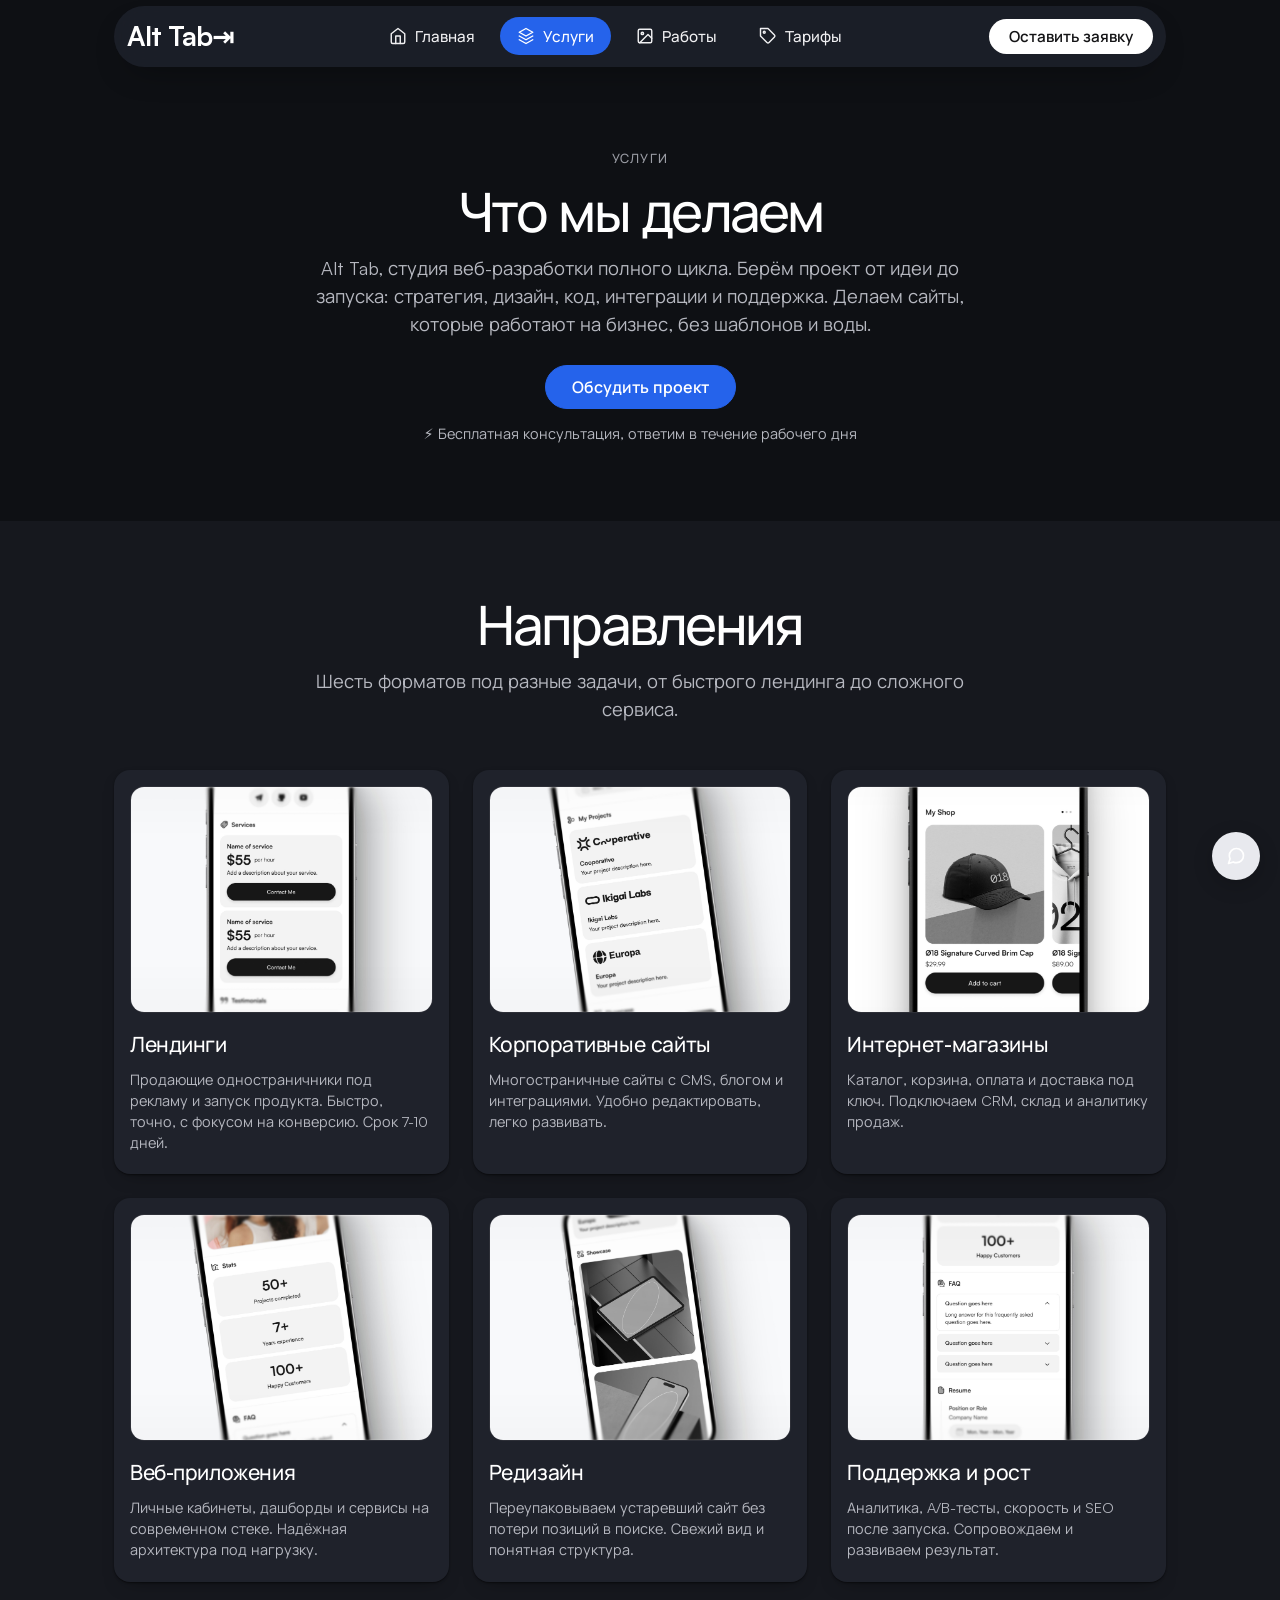
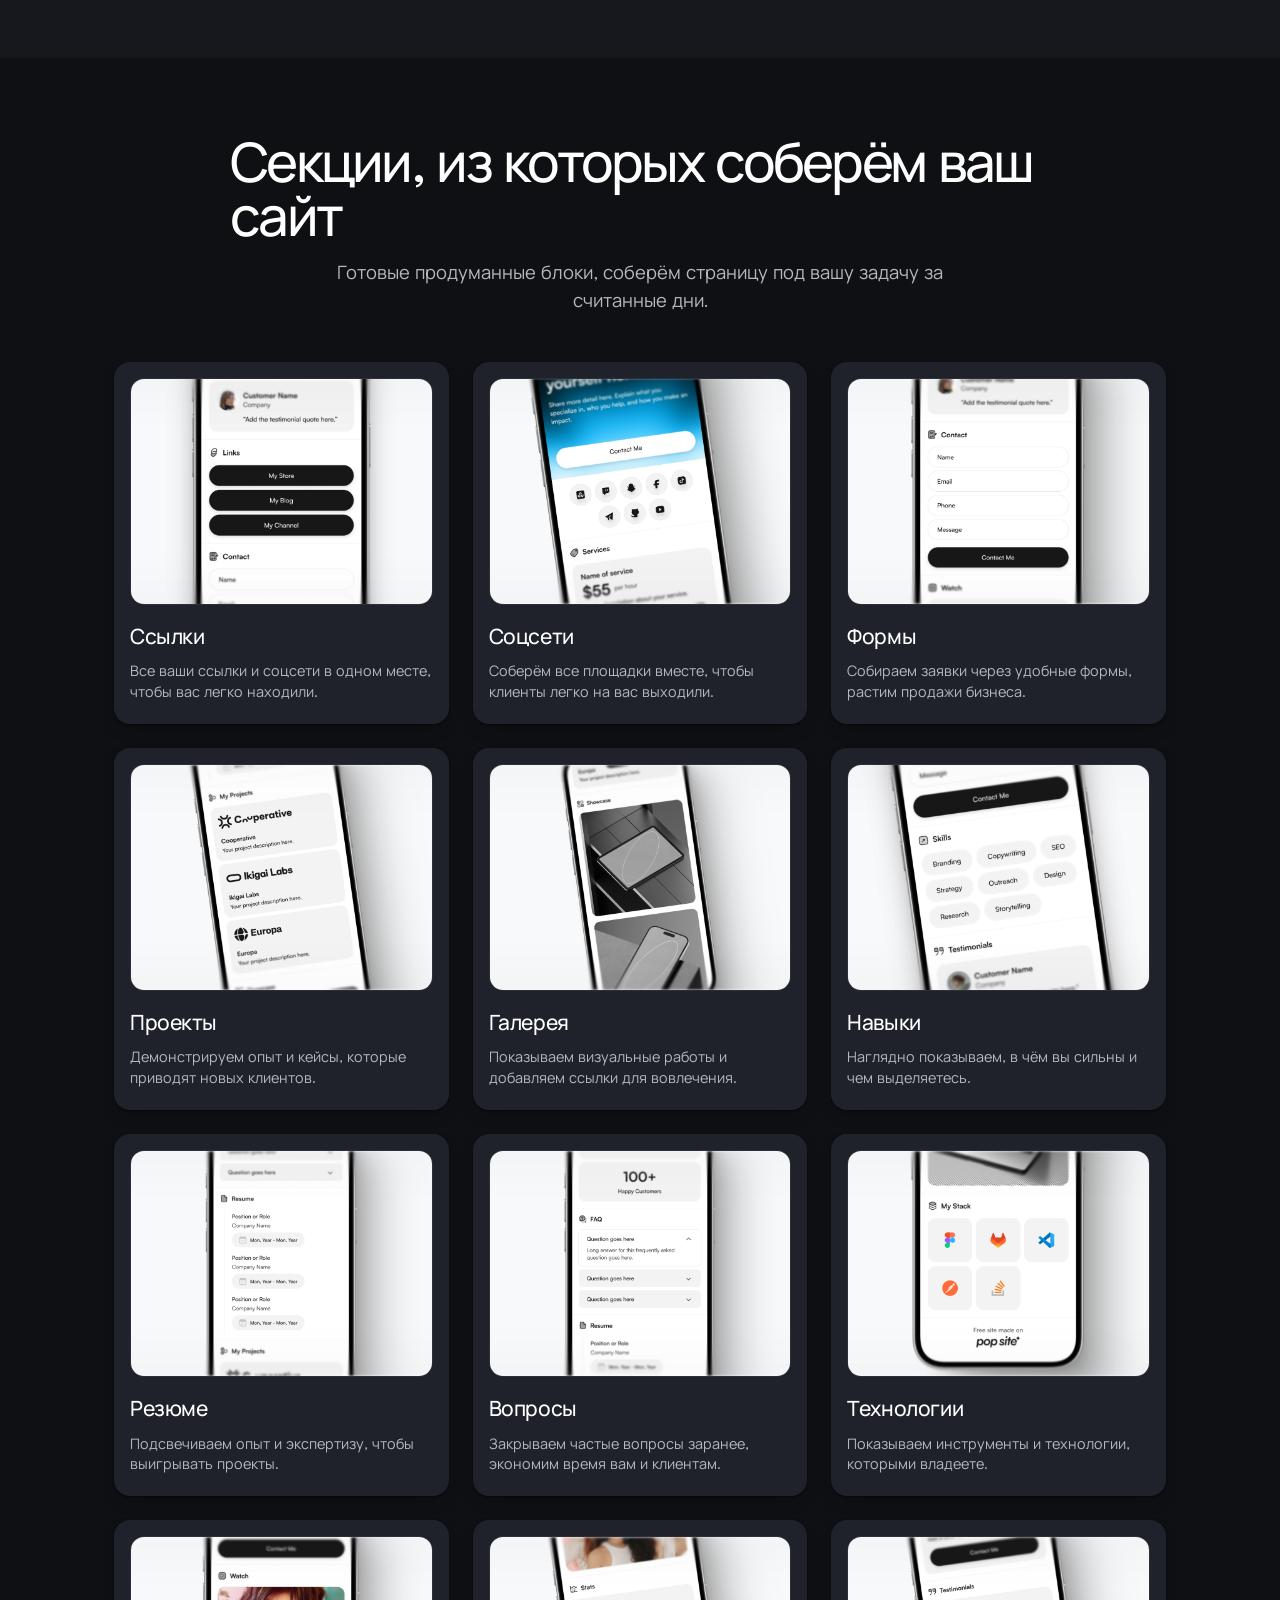
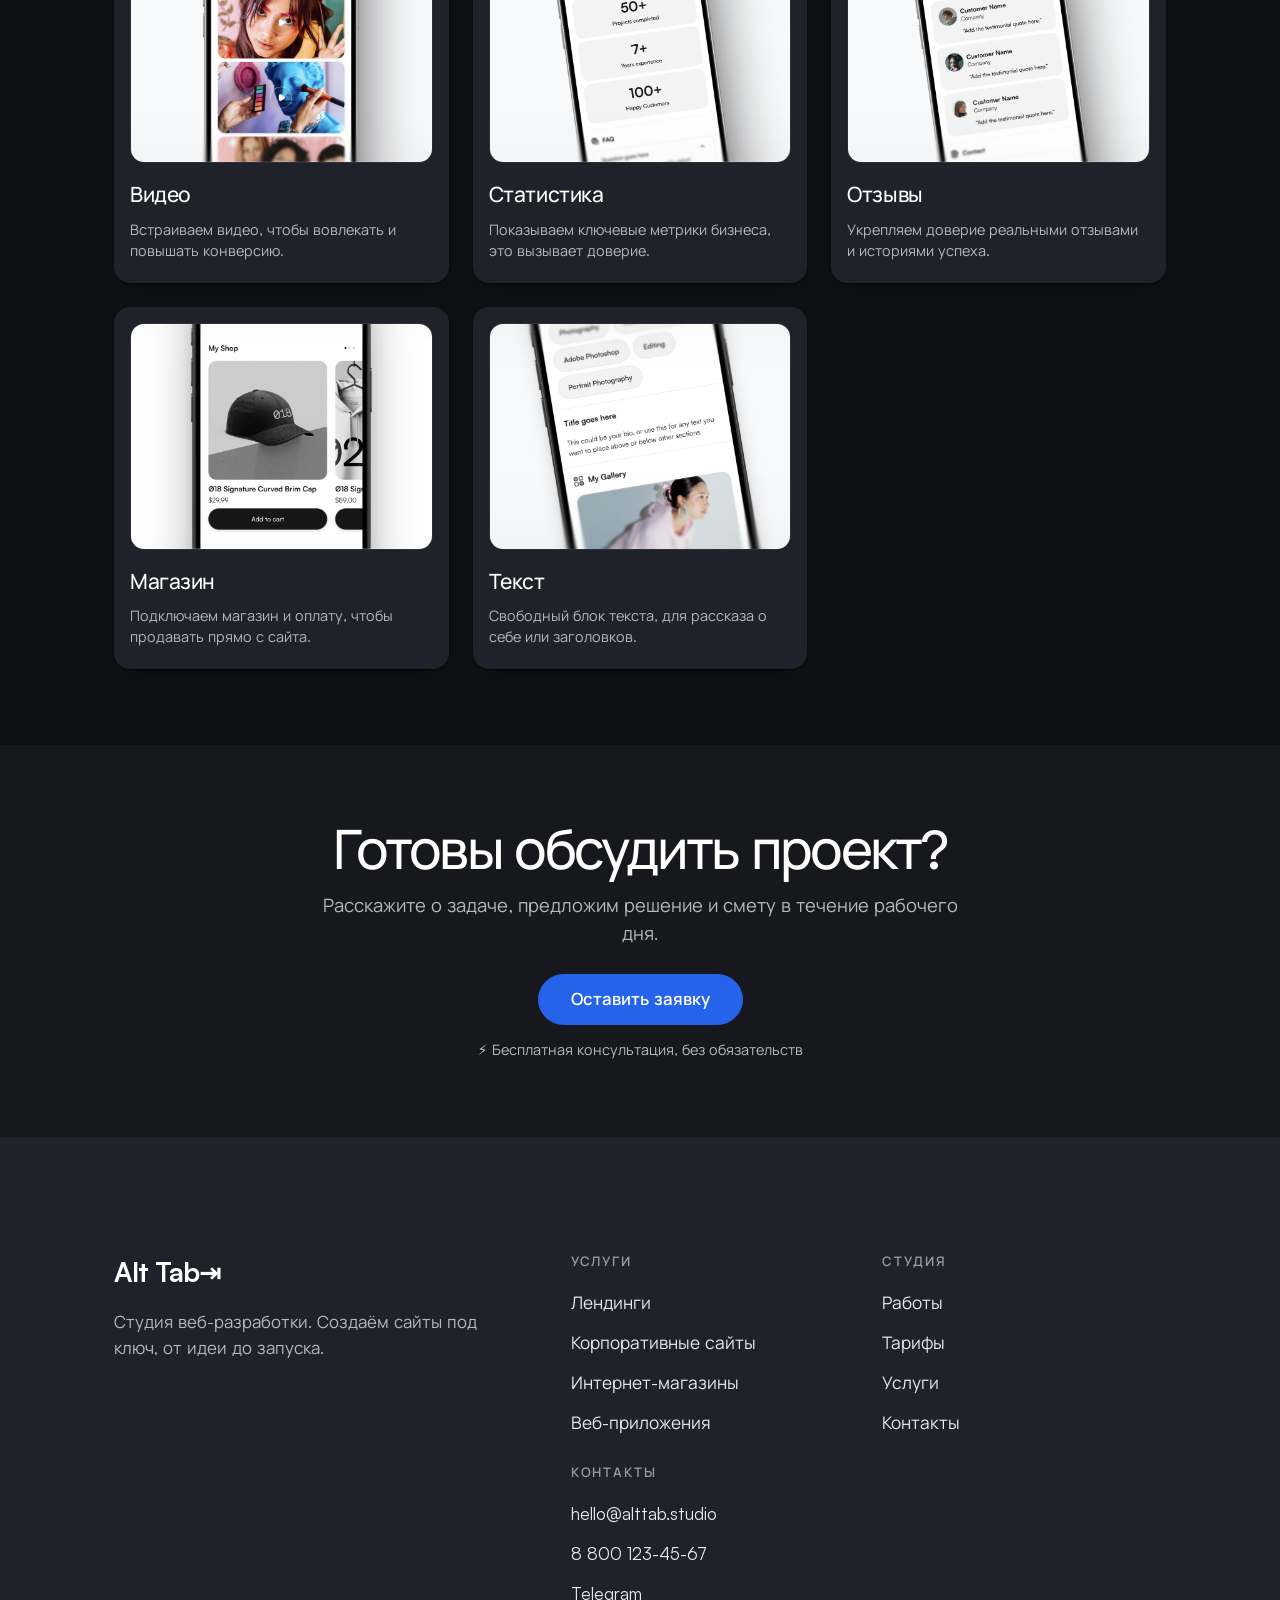
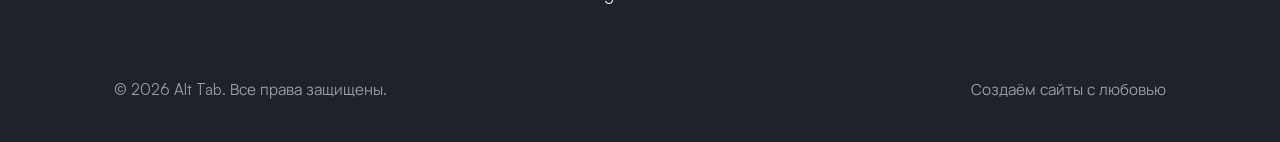
==== uslugi.html @ 6faba09a "Единый ритм и симметрия: одинаковый вертикальный отступ у всех секций (.section 104→76, убраны ad-ho" ====
<!DOCTYPE html>
<html lang="ru">
<head>
  <meta charset="utf-8">
  <meta name="viewport" content="width=device-width, initial-scale=1">
  <title>Услуги, Alt Tab. Что мы делаем</title>
  <meta name="description" content="Что делает студия Alt Tab: лендинги, корпоративные сайты, интернет-магазины, веб-приложения, редизайн и поддержка. Полное описание услуг.">
  <meta name="theme-color" content="#141416">

  <link rel="preconnect" href="https://fonts.googleapis.com">
  <link rel="preconnect" href="https://fonts.gstatic.com" crossorigin>
  <link rel="preload" as="font" type="font/woff2" href="fonts/satoshi-700.woff2" crossorigin>
  <link rel="stylesheet" href="https://fonts.googleapis.com/css2?family=Manrope:wght@400;500;700;800&family=Inter:wght@400;500&display=swap">
  <link rel="stylesheet" href="styles.css?v=105">
</head>
<body>
  <a href="#main" class="skip-link">Перейти к основному содержимому</a>

  <!-- ============ HEADER (dark pill nav) ============ -->
  <header class="site-header betting-nav" id="top">
    <div class="container header-inner">
      <a href="index.html#top" class="brand brand--nav" aria-label="Alt Tab, на главную">
        <span class="brand-word">Alt&nbsp;Tab<span class="brand-star" aria-hidden="true">⇥</span></span>
      </a>

      <nav class="pill-nav" aria-label="Основная навигация">
        <ul role="list">
          <li><a href="index.html#top" class="pill">
            <svg class="pic" viewBox="0 0 24 24" fill="none" stroke="currentColor" stroke-width="1.9" stroke-linecap="round" stroke-linejoin="round" aria-hidden="true" focusable="false"><path d="m3 9 9-7 9 7v11a2 2 0 0 1-2 2H5a2 2 0 0 1-2-2z"/><path d="M9 22V12h6v10"/></svg>
            Главная</a></li>
          <li><a href="uslugi.html" class="pill pill--active" aria-current="page">
            <svg class="pic" viewBox="0 0 24 24" fill="none" stroke="currentColor" stroke-width="1.9" stroke-linecap="round" stroke-linejoin="round" aria-hidden="true" focusable="false"><path d="m12 2 9 5-9 5-9-5 9-5z"/><path d="m3 12 9 5 9-5"/><path d="m3 17 9 5 9-5"/></svg>
            Услуги</a></li>
          <li><a href="index.html#works" class="pill">
            <svg class="pic" viewBox="0 0 24 24" fill="none" stroke="currentColor" stroke-width="1.9" stroke-linecap="round" stroke-linejoin="round" aria-hidden="true" focusable="false"><rect x="3" y="3" width="18" height="18" rx="2"/><circle cx="8.5" cy="8.5" r="1.6"/><path d="m21 15-5-5L5 21"/></svg>
            Работы</a></li>
          <li><a href="index.html#pricing" class="pill">
            <svg class="pic" viewBox="0 0 24 24" fill="none" stroke="currentColor" stroke-width="1.9" stroke-linecap="round" stroke-linejoin="round" aria-hidden="true" focusable="false"><path d="M20.6 13.4 13.4 20.6a2 2 0 0 1-2.8 0L2 12V2h10l8.6 8.6a2 2 0 0 1 0 2.8z"/><circle cx="7" cy="7" r="1.3"/></svg>
            Тарифы</a></li>
        </ul>
      </nav>

      <div class="header-actions">
        <a href="index.html#contact" class="btn-auth btn-register">Оставить заявку</a>
        <button type="button" id="burger" class="burger" aria-expanded="false" aria-controls="mobile-menu" aria-label="Открыть меню">
          <span class="burger-box" aria-hidden="true"><span class="burger-line"></span></span>
        </button>
      </div>
    </div>
  </header>

  <!-- ============ MOBILE MENU ============ -->
  <div id="mobile-menu" class="mobile-menu" hidden>
    <div class="mobile-menu-panel" role="dialog" aria-modal="true" aria-label="Меню" tabindex="-1">
      <div class="mobile-menu-top">
        <span class="brand brand--static" aria-hidden="true"><span class="brand-word brand-word--dark">Alt Tab<span class="brand-star">⇥</span></span></span>
        <button type="button" id="menu-close" class="menu-close" aria-label="Закрыть меню"><span aria-hidden="true">✕</span></button>
      </div>
      <nav aria-label="Мобильное меню">
        <ul role="list" class="mobile-nav-list">
          <li><a href="index.html#top">Главная</a></li>
          <li><a href="uslugi.html">Услуги</a></li>
          <li><a href="index.html#works">Работы</a></li>
          <li><a href="index.html#pricing">Тарифы</a></li>
        </ul>
      </nav>
      <a href="index.html#contact" class="btn-auth btn-register btn-block" data-close-menu>Оставить заявку</a>
    </div>
  </div>

  <main id="main" tabindex="-1">

    <!-- ============ INTRO ============ -->
    <section class="section center-section" aria-labelledby="uslugi-heading">
      <div class="container center-head">
        <p class="eyebrow center">Услуги</p>
        <h1 id="uslugi-heading" class="section-title">Что мы делаем</h1>
        <p class="section-lead center">Alt Tab, студия веб-разработки полного цикла. Берём проект от идеи до запуска: стратегия, дизайн, код, интеграции и поддержка. Делаем сайты, которые работают на бизнес, без шаблонов и воды.</p>
        <a href="index.html#contact" class="btn btn-solid">Обсудить проект</a>
        <p class="reassure-line"><span aria-hidden="true">⚡</span> Бесплатная консультация, ответим в течение рабочего дня</p>
      </div>
    </section>

    <!-- ============ SERVICES ============ -->
    <section class="section section-soft" aria-labelledby="what-heading">
      <div class="container">
        <div class="center-head">
          <h2 id="what-heading" class="section-title">Направления</h2>
          <p class="section-lead center">Шесть форматов под разные задачи, от быстрого лендинга до сложного сервиса.</p>
        </div>

        <ul role="list" class="grid grid-3 showcase">
          <li class="sc-card"><img class="sc-prev" src="assets/sec-services.jpg" alt="" width="1920" height="1440" loading="lazy"><h3 class="sc-title">Лендинги</h3><p class="sc-desc">Продающие одностраничники под рекламу и запуск продукта. Быстро, точно, с фокусом на конверсию. Срок 7-10 дней.</p></li>
          <li class="sc-card"><img class="sc-prev" src="assets/sec-projects.jpg" alt="" width="1920" height="1440" loading="lazy"><h3 class="sc-title">Корпоративные сайты</h3><p class="sc-desc">Многостраничные сайты с CMS, блогом и интеграциями. Удобно редактировать, легко развивать.</p></li>
          <li class="sc-card"><img class="sc-prev" src="assets/sec-shop.jpg" alt="" width="1920" height="1440" loading="lazy"><h3 class="sc-title">Интернет-магазины</h3><p class="sc-desc">Каталог, корзина, оплата и доставка под ключ. Подключаем CRM, склад и аналитику продаж.</p></li>
          <li class="sc-card"><img class="sc-prev" src="assets/sec-stats.jpg" alt="" width="1920" height="1440" loading="lazy"><h3 class="sc-title">Веб-приложения</h3><p class="sc-desc">Личные кабинеты, дашборды и сервисы на современном стеке. Надёжная архитектура под нагрузку.</p></li>
          <li class="sc-card"><img class="sc-prev" src="assets/sec-gallery.jpg" alt="" width="1920" height="1440" loading="lazy"><h3 class="sc-title">Редизайн</h3><p class="sc-desc">Переупаковываем устаревший сайт без потери позиций в поиске. Свежий вид и понятная структура.</p></li>
          <li class="sc-card"><img class="sc-prev" src="assets/sec-faq.jpg" alt="" width="1920" height="1440" loading="lazy"><h3 class="sc-title">Поддержка и рост</h3><p class="sc-desc">Аналитика, A/B-тесты, скорость и SEO после запуска. Сопровождаем и развиваем результат.</p></li>
        </ul>
      </div>
    </section>

    <!-- ============ SECTIONS WE BUILD ============ -->
    <section class="section" aria-labelledby="blocks-heading">
      <div class="container">
        <div class="center-head">
          <h2 id="blocks-heading" class="section-title">Секции, из которых соберём ваш сайт</h2>
          <p class="section-lead center">Готовые продуманные блоки, соберём страницу под вашу задачу за считанные дни.</p>
        </div>

        <ul role="list" class="grid grid-3 showcase">
          <li class="sc-card"><img class="sc-prev" src="assets/sec-links.jpg" alt="" width="1920" height="1440" loading="lazy"><h3 class="sc-title">Ссылки</h3><p class="sc-desc">Все ваши ссылки и соцсети в одном месте, чтобы вас легко находили.</p></li>
          <li class="sc-card"><img class="sc-prev" src="assets/sec-socials.jpg" alt="" width="1920" height="1440" loading="lazy"><h3 class="sc-title">Соцсети</h3><p class="sc-desc">Соберём все площадки вместе, чтобы клиенты легко на вас выходили.</p></li>
          <li class="sc-card"><img class="sc-prev" src="assets/sec-forms.jpg" alt="" width="1920" height="1440" loading="lazy"><h3 class="sc-title">Формы</h3><p class="sc-desc">Собираем заявки через удобные формы, растим продажи бизнеса.</p></li>
          <li class="sc-card"><img class="sc-prev" src="assets/sec-projects.jpg" alt="" width="1920" height="1440" loading="lazy"><h3 class="sc-title">Проекты</h3><p class="sc-desc">Демонстрируем опыт и кейсы, которые приводят новых клиентов.</p></li>
          <li class="sc-card"><img class="sc-prev" src="assets/sec-gallery.jpg" alt="" width="1920" height="1440" loading="lazy"><h3 class="sc-title">Галерея</h3><p class="sc-desc">Показываем визуальные работы и добавляем ссылки для вовлечения.</p></li>
          <li class="sc-card"><img class="sc-prev" src="assets/sec-skills.jpg" alt="" width="1920" height="1440" loading="lazy"><h3 class="sc-title">Навыки</h3><p class="sc-desc">Наглядно показываем, в чём вы сильны и чем выделяетесь.</p></li>
          <li class="sc-card"><img class="sc-prev" src="assets/sec-resume.jpg" alt="" width="1920" height="1440" loading="lazy"><h3 class="sc-title">Резюме</h3><p class="sc-desc">Подсвечиваем опыт и экспертизу, чтобы выигрывать проекты.</p></li>
          <li class="sc-card"><img class="sc-prev" src="assets/sec-faq.jpg" alt="" width="1920" height="1440" loading="lazy"><h3 class="sc-title">Вопросы</h3><p class="sc-desc">Закрываем частые вопросы заранее, экономим время вам и клиентам.</p></li>
          <li class="sc-card"><img class="sc-prev" src="assets/sec-techstack.jpg" alt="" width="1920" height="1440" loading="lazy"><h3 class="sc-title">Технологии</h3><p class="sc-desc">Показываем инструменты и технологии, которыми владеете.</p></li>
          <li class="sc-card"><img class="sc-prev" src="assets/sec-videos.jpg" alt="" width="1920" height="1440" loading="lazy"><h3 class="sc-title">Видео</h3><p class="sc-desc">Встраиваем видео, чтобы вовлекать и повышать конверсию.</p></li>
          <li class="sc-card"><img class="sc-prev" src="assets/sec-stats.jpg" alt="" width="1920" height="1440" loading="lazy"><h3 class="sc-title">Статистика</h3><p class="sc-desc">Показываем ключевые метрики бизнеса, это вызывает доверие.</p></li>
          <li class="sc-card"><img class="sc-prev" src="assets/sec-testimonials.jpg" alt="" width="1920" height="1440" loading="lazy"><h3 class="sc-title">Отзывы</h3><p class="sc-desc">Укрепляем доверие реальными отзывами и историями успеха.</p></li>
          <li class="sc-card"><img class="sc-prev" src="assets/sec-shop.jpg" alt="" width="1920" height="1440" loading="lazy"><h3 class="sc-title">Магазин</h3><p class="sc-desc">Подключаем магазин и оплату, чтобы продавать прямо с сайта.</p></li>
          <li class="sc-card"><img class="sc-prev" src="assets/sec-text.jpg" alt="" width="1920" height="1440" loading="lazy"><h3 class="sc-title">Текст</h3><p class="sc-desc">Свободный блок текста, для рассказа о себе или заголовков.</p></li>
        </ul>
      </div>
    </section>

    <!-- ============ CTA ============ -->
    <section class="section center-section section-soft" aria-labelledby="cta-heading">
      <div class="container center-head">
        <h2 id="cta-heading" class="section-title">Готовы обсудить проект?</h2>
        <p class="section-lead center">Расскажите о задаче, предложим решение и смету в течение рабочего дня.</p>
        <a href="index.html#contact" class="btn btn-solid btn-lg">Оставить заявку</a>
        <p class="reassure-line"><span aria-hidden="true">⚡</span> Бесплатная консультация, без обязательств</p>
      </div>
    </section>
  </main>

  <!-- ============ FOOTER ============ -->
  <footer class="site-footer" id="footer">
    <div class="container footer-inner">
      <div class="footer-brand">
        <span class="brand brand--static"><span class="brand-word brand-word--dark">Alt Tab<span class="brand-star" aria-hidden="true">⇥</span></span></span>
        <p class="footer-tagline">Студия веб-разработки. Создаём сайты под ключ, от идеи до запуска.</p>
      </div>

      <nav class="footer-nav" aria-label="Нижняя навигация">
        <div class="footer-col">
          <h2 class="footer-col-title">Услуги</h2>
          <ul role="list">
            <li><a href="uslugi.html">Лендинги</a></li>
            <li><a href="uslugi.html">Корпоративные сайты</a></li>
            <li><a href="uslugi.html">Интернет-магазины</a></li>
            <li><a href="uslugi.html">Веб-приложения</a></li>
          </ul>
        </div>
        <div class="footer-col">
          <h2 class="footer-col-title">Студия</h2>
          <ul role="list">
            <li><a href="index.html#works">Работы</a></li>
            <li><a href="index.html#pricing">Тарифы</a></li>
            <li><a href="uslugi.html">Услуги</a></li>
            <li><a href="index.html#contact">Контакты</a></li>
          </ul>
        </div>
        <div class="footer-col">
          <h2 class="footer-col-title">Контакты</h2>
          <ul role="list">
            <li><a href="mailto:hello@alttab.studio">hello@alttab.studio</a></li>
            <li><a href="tel:+78001234567">8 800 123-45-67</a></li>
            <li><a href="https://t.me/" target="_blank" rel="noopener">Telegram <span class="sr-only">(откроется в новой вкладке)</span></a></li>
          </ul>
        </div>
      </nav>
    </div>

    <div class="container footer-bottom">
      <p>© 2026 Alt Tab. Все права защищены.</p>
      <p>Создаём сайты с любовью</p>
    </div>
  </footer>

  <button type="button" class="chat-fab" aria-label="Открыть чат поддержки">
    <svg viewBox="0 0 24 24" width="20" height="20" aria-hidden="true" focusable="false">
      <path d="M21 11.5a8.38 8.38 0 0 1-8.5 8.5 8.5 8.5 0 0 1-3.8-.9L3 21l1.9-5.7a8.5 8.5 0 0 1-.9-3.8 8.38 8.38 0 0 1 8.5-8.5A8.5 8.5 0 0 1 21 11.5z" fill="none" stroke="#fff" stroke-width="2" stroke-linecap="round" stroke-linejoin="round"/>
    </svg>
  </button>

  <script src="script.js?v=24"></script>
</body>
</html>
---- styles.css ----
/* ============================================================
   alt tab — web studio landing
   "Pop Site" style: white gallery canvas · Satoshi · monochrome
   + a single scarce blue · hairline borders, no shadows.
   ============================================================ */

/* self-hosted Satoshi (from pop.site / Fontshare) — scoped to Latin so Cyrillic falls to Manrope */
@font-face { font-family: "Satoshi"; src: url("fonts/satoshi-400.woff2") format("woff2"); font-weight: 400; font-style: normal; font-display: swap; unicode-range: U+0000-00FF, U+0131, U+0152-0153, U+2000-206F, U+2122; }
@font-face { font-family: "Satoshi"; src: url("fonts/satoshi-500.woff2") format("woff2"); font-weight: 500; font-style: normal; font-display: swap; unicode-range: U+0000-00FF, U+0131, U+0152-0153, U+2000-206F, U+2122; }
@font-face { font-family: "Satoshi"; src: url("fonts/satoshi-700.woff2") format("woff2"); font-weight: 700; font-style: normal; font-display: swap; unicode-range: U+0000-00FF, U+0131, U+0152-0153, U+2000-206F, U+2122; }
@font-face { font-family: "Satoshi"; src: url("fonts/satoshi-900.woff2") format("woff2"); font-weight: 900; font-style: normal; font-display: swap; unicode-range: U+0000-00FF, U+0131, U+0152-0153, U+2000-206F, U+2122; }

/* psst… долистал в коде до сюда? иди на хуй 😏 (шучу) — давай сделаем тебе сайт: hello@alttab.studio */
:root {
  /* surfaces */
  --bg: #0e1014;            /* page background (dark) */
  --page: #1f222b;          /* elevated surfaces: cards, inputs */
  --surface-soft: #2a2d36;  /* inset / mock-bar */
  --wash: #1e2740;          /* dark blue wash */

  /* ink */
  --ink: #ffffff;           /* headings, strong */
  --charcoal: #e8e9ee;      /* body text, ghost border, focus ring */
  --granite: #b6b8c0;       /* muted helper text */
  --slate: #9a9ca4;         /* tertiary / metadata */
  --mist: #2e3038;          /* hairline dividers only */

  /* the one blue */
  --blue: #3b82f6;          /* signal — active-link underline / brand dot (UI ≥3:1) */
  --blue-fill: #2563eb;     /* CTA fill — white text 5.2:1 */
  --blue-fill-hover: #3b82f6;
  --blue-text: #93c5fd;     /* in-body link text on dark (always underlined) */

  /* functional states */
  --err: #f87171;
  --err-bg: #2a1614;
  --ok: #4ade80;
  --ok-bg: #122017;

  --maxw: 1100px;
  --maxw-narrow: 760px;
  --header-h: 68px;
  --r-card: 16px;
  --r-feature: 22px;
  --r-input: 12px;
  --r-pill: 9999px;
  --border-soft: #353842;
  --shadow-1: 0 1px 2px rgba(0,0,0,.5), 0 8px 20px -12px rgba(0,0,0,.6);
  --shadow-2: 0 2px 6px rgba(0,0,0,.55), 0 20px 44px -18px rgba(0,0,0,.7);

  --font: "Satoshi", "Manrope", ui-sans-serif, system-ui, -apple-system, BlinkMacSystemFont, "Segoe UI", Roboto, sans-serif;
  --font-input: "Inter", system-ui, -apple-system, sans-serif;

  --ease: cubic-bezier(.22, .61, .36, 1);
  color-scheme: dark;
}

/* ---------- reset ---------- */
*, *::before, *::after { box-sizing: border-box; }
* { margin: 0; }
html {
  scroll-padding-top: calc(var(--header-h) + 16px);
  scroll-padding-bottom: 88px;
  -webkit-text-size-adjust: 100%;
}
[id] { scroll-margin-top: calc(var(--header-h) + 16px); }

body {
  font-family: var(--font);
  background: var(--bg);
  color: var(--charcoal);
  line-height: 1.5;
  font-size: 0.9375rem; /* 15px — Pop Site body */
  -webkit-font-smoothing: antialiased;
  text-rendering: optimizeLegibility;
  overflow-x: hidden;
}

img, svg { display: block; max-width: 100%; }
a { color: inherit; }
button { font: inherit; color: inherit; }

/* ---------- a11y helpers ---------- */
.sr-only {
  position: absolute; width: 1px; height: 1px; padding: 0; margin: -1px;
  overflow: hidden; clip: rect(0 0 0 0); white-space: nowrap; border: 0;
}
.skip-link {
  position: absolute; left: 12px; top: -60px; z-index: 1200;
  background: var(--blue-fill); color: #fff; padding: 10px 18px;
  border-radius: 8px; font-weight: 600; text-decoration: none;
  transition: top .18s var(--ease);
}
.skip-link:focus { top: 12px; }

/* focus ring — dark outline (visible on white, wash, and the blue CTA) + soft blue glow */
:focus-visible {
  outline: 2px solid var(--charcoal);
  outline-offset: 2px;
  box-shadow: 0 0 0 4px rgba(59,130,246,.32);
  border-radius: 6px;
}

/* ---------- layout ---------- */
.container { width: 100%; max-width: var(--maxw); margin-inline: auto; padding-inline: 24px; }
.container-narrow { max-width: var(--maxw-narrow); }

.section { padding: clamp(44px, 6vw, 76px) 0; }
.section-head { max-width: 820px; margin: 0 auto clamp(32px, 4vw, 52px); text-align: center; }
.section-eyebrow,
.eyebrow {
  font-size: .8rem;
  font-weight: 500;
  letter-spacing: .1em;
  text-transform: uppercase;
  color: var(--slate);
  margin-bottom: 16px;
  display: flex; align-items: center; gap: 8px;
}
.section-title {
  font-size: clamp(2.1rem, 3vw + 1rem, 3.4rem);
  font-weight: 500;
  line-height: 1;
  letter-spacing: -.05em;
  color: var(--ink);
  overflow-wrap: break-word;
}
.section-lead {
  margin-top: 18px;
  font-size: 1.15rem;
  color: var(--granite);
  max-width: 56ch;
}

/* ---------- grids ---------- */
.grid { display: grid; gap: 24px; list-style: none; padding: 0; }
.grid-3 { grid-template-columns: repeat(3, 1fr); }
@media (max-width: 940px) { .grid-3 { grid-template-columns: repeat(2, 1fr); } }
@media (max-width: 620px) { .grid-3 { grid-template-columns: 1fr; } }

/* ---------- buttons ---------- */
.btn {
  display: inline-flex; align-items: center; justify-content: center; gap: 8px;
  padding: 13px 26px;
  font-weight: 600; font-size: 1rem; line-height: 1;
  border: 1px solid transparent;
  border-radius: var(--r-pill);
  text-decoration: none; cursor: pointer;
  transition: transform .15s var(--ease), background .2s var(--ease),
              color .2s var(--ease), border-color .2s var(--ease);
  white-space: nowrap;
}
.btn-solid { background: var(--blue-fill); color: #fff; border-color: var(--blue-fill); }
.btn-solid:hover { transform: translateY(-2px); background: var(--blue-fill-hover); border-color: var(--blue-fill-hover); }
.btn-ghost { background: #73767f; color: #fff; border-color: transparent; }
.btn-ghost:hover { transform: translateY(-2px); background: #8c8f98; color: #111; border-color: transparent; }
.btn-sm { padding: 10px 20px; font-size: .95rem; }

/* glowing "all projects" CTA */
.works-cta { text-align: center; margin-top: clamp(32px, 5vw, 56px); }
.btn-glow { animation: btn-glow-pulse 2.6s ease-in-out infinite; }
@keyframes btn-glow-pulse {
  0%, 100% { box-shadow: 0 0 16px 1px rgba(37,99,235,.35); }
  50%      { box-shadow: 0 0 30px 6px rgba(37,99,235,.65); }
}
.btn-glow:focus-visible { animation: none; }
@media (prefers-reduced-motion: reduce) { .btn-glow { animation: none; box-shadow: 0 0 18px 2px rgba(37,99,235,.4); } }
.btn-lg { padding: 16px 32px; font-size: 1.05rem; }
.btn-block { display: flex; width: 100%; }
.btn:active { transform: translateY(0); }

/* ---------- brand (wordmark + one blue dot) ---------- */
.brand {
  display: inline-flex; align-items: baseline; gap: 5px;
  text-decoration: none; font-weight: 700; letter-spacing: -.02em;
  font-size: 1.2rem; color: var(--ink);
}
.brand-key { background: none; border: 0; box-shadow: none; padding: 0; font: inherit; color: var(--ink); }
.brand-key--accent { color: var(--ink); }
.brand-caret { color: var(--charcoal); font-size: .7em; line-height: 1; transform: translateY(-.35em); }

.kbd {
  display: inline-flex; align-items: center; justify-content: center;
  min-width: 22px; height: 22px; padding: 0 5px;
  border: 1px solid var(--mist); border-radius: 6px;
  background: var(--page); font-size: .82rem; color: var(--charcoal); font-weight: 500;
}

/* ---------- header ---------- */
.site-header {
  position: sticky; top: 0; z-index: 100;
  height: var(--header-h);
  background: rgba(255,255,255,.85);
  backdrop-filter: saturate(180%) blur(14px);
  -webkit-backdrop-filter: saturate(180%) blur(14px);
  border-bottom: 1px solid var(--mist);
}
.header-inner { height: 100%; display: flex; align-items: center; justify-content: space-between; gap: 20px; }
.nav-desktop ul { display: flex; gap: 4px; list-style: none; padding: 0; }
.nav-desktop a {
  display: inline-block; padding: 8px 14px; border-radius: 8px;
  text-decoration: none; color: var(--charcoal); font-weight: 400; font-size: .98rem;
  transition: color .15s, background .15s;
}
.nav-desktop a:hover { color: var(--ink); background: var(--surface-soft); }
.nav-desktop a[aria-current="true"] { color: var(--ink); font-weight: 500; box-shadow: inset 0 -2px 0 var(--blue); border-radius: 0; }
.header-actions { display: flex; align-items: center; gap: 12px; }

/* burger */
.burger {
  display: none; width: 40px; height: 40px;
  align-items: center; justify-content: center;
  background: transparent; border: 1px solid var(--charcoal); border-radius: 10px; cursor: pointer;
}
.burger-box { position: relative; width: 20px; height: 2px; }
.burger-line, .burger-line::before, .burger-line::after {
  position: absolute; left: 0; width: 20px; height: 2px; background: var(--ink); border-radius: 2px;
  transition: transform .2s var(--ease), opacity .2s;
}
.burger-line { top: 0; }
.burger-line::before { content: ""; top: -6px; }
.burger-line::after { content: ""; top: 6px; }

@media (max-width: 860px) {
  .nav-desktop, .header-cta { display: none; }
  .burger { display: inline-flex; }
}

/* ---------- mobile menu (compact dropdown under the burger) ---------- */
.mobile-menu { position: fixed; inset: 0; z-index: 200; }
.mobile-menu::before {
  content: ""; position: absolute; inset: 0; background: rgba(0,0,0,.4);
  animation: fade .25s var(--ease);
}
.mobile-menu.is-closing::before { animation: fadeOut .18s var(--ease) forwards; }
.mobile-menu-panel {
  position: absolute; top: 80px; right: 12px;
  width: min(280px, calc(100vw - 24px));
  max-height: calc(100vh - 96px); overflow-y: auto; -webkit-overflow-scrolling: touch;
  display: flex; flex-direction: column;
  background: var(--page);
  border-radius: 16px;
  padding: 8px;
  box-shadow: 0 20px 50px -16px rgba(0,0,0,.6);
  transform-origin: top right;
  animation: dropIn .22s cubic-bezier(.22, .61, .36, 1);
}
@supports ((backdrop-filter: blur(1px)) or (-webkit-backdrop-filter: blur(1px))) {
  .mobile-menu-panel {
    background: rgba(22,24,30,.92);
    -webkit-backdrop-filter: blur(30px) saturate(180%);
    backdrop-filter: blur(30px) saturate(180%);
  }
}
@media (prefers-reduced-transparency: reduce), (forced-colors: active) {
  .mobile-menu-panel { background: var(--page); -webkit-backdrop-filter: none; backdrop-filter: none; }
}
.mobile-menu.is-closing .mobile-menu-panel { animation: dropOut .18s var(--ease) forwards; }

.mobile-menu-top { display: flex; align-items: center; justify-content: flex-end; height: auto; margin-bottom: 2px; }
.mobile-menu-panel .brand { display: none; }
.menu-close {
  width: 40px; height: 40px; display: inline-flex; align-items: center; justify-content: center;
  background: transparent; border: 1px solid var(--charcoal); border-radius: 10px; cursor: pointer;
  font-size: 1rem; color: var(--ink);
}
.mobile-nav-list { list-style: none; padding: 0; margin: 2px 0 8px; display: flex; flex-direction: column; gap: 2px; }
.mobile-nav-list a {
  display: block; padding: 11px 14px; border-radius: 10px; font-size: 1.1rem; font-weight: 600; text-decoration: none;
  letter-spacing: -.01em; color: var(--ink); transition: background .15s;
}
.mobile-nav-list a:hover { background: rgba(255,255,255,.06); }

@keyframes fade { from { opacity: 0; } }
@keyframes fadeOut { to { opacity: 0; } }
@keyframes dropIn { from { opacity: 0; transform: translateY(-8px) scale(.96); } to { opacity: 1; transform: none; } }
@keyframes dropOut { from { opacity: 1; transform: none; } to { opacity: 0; transform: translateY(-8px) scale(.97); } }

/* ---------- hero ---------- */
.hero {
  position: relative;
  padding: clamp(28px, 5vw, 72px) 0 clamp(40px, 6vw, 72px);
  text-align: center;
}
.hero-inner { display: flex; flex-direction: column; align-items: center; }
.hero-eyebrow {
  justify-content: center; gap: 6px;
  border: 1px solid var(--mist); background: var(--page);
  padding: 7px 14px; border-radius: var(--r-pill);
  text-transform: none; letter-spacing: 0; color: var(--granite); font-size: .85rem; font-weight: 400;
}
.hero-eyebrow .kbd { min-width: 23px; height: 23px; }
.hero-title {
  margin-top: 24px;
  font-size: clamp(2.6rem, 6.5vw + .8rem, 6.4rem);
  font-weight: 500;
  line-height: .9;
  letter-spacing: -.055em;
  color: var(--ink);
  max-width: 14ch;
  overflow-wrap: anywhere;
}
.mark {
  position: relative;
  background: transparent; color: inherit;
  padding: 0; border-radius: 0;
  white-space: nowrap;
}
.hero-sub {
  margin-top: 20px; font-size: clamp(1rem, 1.3vw, 1.12rem);
  color: var(--slate); max-width: 52ch;
}
@media (max-width: 560px) {
  .hero { padding-top: 18px; }
  .hero-title { font-size: clamp(2.5rem, 11vw, 3.1rem); line-height: 1.04; letter-spacing: -.04em; }
  .hero-title .mark { padding: 0; border-radius: 0; }
}
.hero-cta { margin-top: 32px; display: flex; gap: 14px; flex-wrap: wrap; justify-content: center; }

.hero-stats {
  margin: clamp(44px, 6vw, 68px) auto 0;
  list-style: none; padding: 28px 0; width: 100%;
  display: grid; grid-template-columns: repeat(4, 1fr); gap: 24px;
}
.stat { display: flex; flex-direction: column; gap: 6px; align-items: center; text-align: center; }
.stat-num { font-size: clamp(1.8rem, 3.4vw, 2.6rem); font-weight: 700; letter-spacing: -.04em; line-height: 1; color: var(--ink); }
.stat-label { font-size: .9rem; color: var(--slate); }
@media (max-width: 620px) { .hero-stats { grid-template-columns: repeat(2, 1fr); gap: 28px 16px; } }

/* ---------- hero: badge / inline claim form / phone mockups (Pop Site) ---------- */
.hero-badge {
  display: inline-flex; align-items: center; gap: 8px;
  border: 0; background: var(--surface-soft);
  padding: 7px 16px; border-radius: var(--r-pill);
  font-size: .9rem; color: var(--granite); font-weight: 400;
}
.hero-badge strong { color: var(--ink); font-weight: 700; }
.hero-badge-star { color: var(--ink); }

.hero-claim {
  margin: 32px auto 0; width: 100%; max-width: 470px;
  display: flex; align-items: center; gap: 4px;
  background: var(--page); border: 1px solid var(--charcoal);
  border-radius: var(--r-pill); padding: 6px 6px 6px 12px;
  transition: border-color .15s, box-shadow .15s;
}
.hero-claim:focus-within { border-color: var(--blue-fill); box-shadow: 0 0 0 3px rgba(59,130,246,.28); }
.hero-claim input {
  flex: 1; min-width: 0; border: 0; background: transparent; outline: none;
  font-family: var(--font-input); font-size: 1rem; color: var(--charcoal); padding: 11px 8px;
}
.hero-claim input::placeholder { color: var(--slate); }
.hero-claim .btn { flex: 0 0 auto; padding: 12px 22px; }
.hero-reassure { margin-top: 14px; font-size: .9rem; color: var(--granite); }

.phones {
  margin: clamp(44px, 6vw, 76px) auto 0;
  width: 100%; max-width: 1080px;
  display: flex; justify-content: center; align-items: center; padding-top: 18px;
  perspective: 1600px;
}
.phone {
  flex: 0 0 auto; width: clamp(118px, 15vw, 178px);
  aspect-ratio: 9 / 19;
  background: #0a0a0a; border-radius: 30px; padding: 7px;
  margin: 0 -16px;
  box-shadow: 0 30px 55px -18px rgba(0,0,0,.5);
  animation: phone-float 6s ease-in-out infinite;
}
/* float uses the independent `translate` property so it composes with the
   per-phone `transform` (3D scatter) without clobbering it */
@keyframes phone-float {
  0%, 100% { translate: 0 0; }
  50%      { translate: 0 -12px; }
}
.phone .screen {
  width: 100%; height: 100%; background: #fff; border-radius: 23px; overflow: hidden;
  display: flex; flex-direction: column;
}
.scr-top { display: block; width: 100%; height: 44%; }
.scr-grad1 { background: linear-gradient(135deg, #3b82f6, #8b5cf6); }
.scr-grad2 { background: linear-gradient(135deg, #06b6d4, #3b82f6); }
.scr-grad3 { background: linear-gradient(135deg, #111827, #3b82f6); }
.scr-grad4 { background: linear-gradient(135deg, #10b981, #0ea5e9); }
.scr-grad5 { background: linear-gradient(135deg, #f59e0b, #ef4444); }
.scr-av { width: 30px; height: 30px; border-radius: 50%; background: #fff;
  margin: -15px 0 0 14px; box-shadow: 0 0 0 2px #fff, 0 1px 4px rgba(0,0,0,.25); }
.scr-l { display: block; height: 7px; background: #e6e6ea; border-radius: 4px; margin: 11px 0 0 14px; }
.w75 { width: 75%; } .w70 { width: 70%; } .w65 { width: 65%; } .w60 { width: 60%; }
.w50 { width: 50%; } .w45 { width: 45%; } .w40 { width: 40%; }
.scr-chip { display: block; height: 18px; width: 56%; background: var(--blue-fill); border-radius: 999px; margin: 14px 0 0 14px; }
.phone--a { transform: rotateY(26deg) rotate(-10deg) translateY(34px); z-index: 1; animation-delay: -0.6s; animation-duration: 6.4s; }
.phone--b { transform: rotateY(13deg) rotate(-5deg) translateY(-10px); z-index: 2; animation-delay: -2.1s; animation-duration: 5.4s; }
.phone--c { transform: rotateY(-2deg) rotate(3deg) translateY(20px) scale(1.06); z-index: 3; animation-delay: -1.1s; animation-duration: 6.8s; }
.phone--d { transform: rotateY(-15deg) rotate(6deg) translateY(-14px); z-index: 2; animation-delay: -2.8s; animation-duration: 5.7s; }
.phone--e { transform: rotateY(-27deg) rotate(12deg) translateY(30px); z-index: 1; animation-delay: -1.5s; animation-duration: 6.2s; }
@media (max-width: 620px) {
  .phone--a, .phone--e { display: none; }
  .phone { margin: 0 -8px; width: clamp(128px, 30vw, 158px); }
}

/* ---------- hero browser mockup (device frame may carry a soft shadow) ---------- */
.hero-mock {
  margin: clamp(48px, 7vw, 80px) auto 0;
  width: 100%; max-width: 980px;
  border: 1px solid var(--charcoal); border-radius: var(--r-feature); overflow: hidden;
  background: var(--page);
  box-shadow: 0 20px 40px rgba(0,0,0,.12);
  text-align: left;
}
.mock-bar {
  position: relative; display: flex; align-items: center; gap: 8px;
  padding: 12px 16px; background: var(--surface-soft); border-bottom: 1px solid var(--mist);
}
.mock-dot { width: 12px; height: 12px; border-radius: 50%; }
.mock-bar .mock-dot:nth-child(1) { background: #ff5f57; }
.mock-bar .mock-dot:nth-child(2) { background: #febc2e; }
.mock-bar .mock-dot:nth-child(3) { background: #28c840; }
.mock-url {
  position: absolute; left: 50%; transform: translateX(-50%);
  display: inline-flex; align-items: center; justify-content: center; gap: 7px;
  min-width: 200px; max-width: 62%;
  font-size: .8rem; color: var(--granite);
  background: var(--page); border-radius: 8px; padding: 6px 18px;
}
.mock-url svg { width: 11px; height: 11px; opacity: .65; flex: 0 0 auto; }
.mock-body { padding: 26px clamp(20px, 4vw, 48px) 40px; }
.mock-nav { display: flex; align-items: center; justify-content: space-between; padding-bottom: 28px; }
.mock-logo { width: 64px; height: 16px; background: var(--ink); border-radius: 5px; }
.mock-links { display: flex; gap: 16px; }
.mock-links i { width: 38px; height: 9px; background: var(--mist); border-radius: 4px; }
.mock-btn { width: 78px; height: 26px; background: var(--blue-fill); border-radius: 999px; }
.mock-hero { display: flex; flex-direction: column; align-items: center; gap: 14px; padding: 24px 0 30px; }
.mock-h1 { width: min(70%, 420px); height: 26px; background: var(--ink); border-radius: 7px; }
.mock-h1.short { width: min(48%, 280px); }
.mock-p { width: min(56%, 340px); height: 11px; background: var(--mist); border-radius: 5px; }
.mock-cta { margin-top: 8px; width: 130px; height: 34px; background: var(--blue-fill); border-radius: 999px; }
.mock-grid { display: grid; grid-template-columns: repeat(3, 1fr); gap: 14px; }
.mock-grid span { height: 84px; background: var(--surface-soft); border: 1px solid var(--mist); border-radius: 10px; }

/* hero device showcase: computer screen (real shot) + phones in front */
.devices { position: relative; width: 100%; max-width: 1000px; margin: clamp(44px, 6vw, 76px) auto 0; }
.screen-frame { max-width: 880px; margin: 0 auto; background: #111418; border-radius: 16px; padding: 10px; box-shadow: 0 28px 60px -24px rgba(0,0,0,.45); }
.screen-shot { width: 100%; height: auto; display: block; border-radius: 8px; }
.device-phones { margin: -110px auto 0; position: relative; z-index: 2; }
.device-phones .phone { width: clamp(92px, 12vw, 146px); }
@media (max-width: 620px) { .device-phones { margin-top: -64px; } }
.theme-screen { margin-top: clamp(40px, 5vw, 64px); }

/* design-section tablet mockup (same style as phones) */
.tablet { position: relative; width: clamp(300px, 64vw, 540px); margin: clamp(40px, 5vw, 64px) auto 0; padding: 14px; border-radius: 24px;
  background: linear-gradient(155deg, #2a2d35 0%, #1a1c22 52%, #121419 100%);
  box-shadow: 0 32px 72px -28px rgba(0,0,0,.85), 0 10px 28px -14px rgba(0,0,0,.6); }
.tablet::after { content: ""; position: absolute; inset: 0; border-radius: 24px; pointer-events: none; box-shadow: inset 0 0 0 1px rgba(255,255,255,.08), inset 0 1px 1px rgba(255,255,255,.10); }
.tablet::before { content: ""; position: absolute; top: 8px; left: 50%; transform: translateX(-50%); width: 6px; height: 6px; border-radius: 50%; background: #3a3d46; box-shadow: inset 0 0 0 1px rgba(0,0,0,.5); }
.tablet img { display: block; width: 100%; height: auto; aspect-ratio: 16 / 10; object-fit: cover; object-position: center top; border-radius: 12px; }

/* testimonials marquee (лента) */
.t-marquee { position: relative; margin-top: clamp(36px, 5vw, 52px); overflow: hidden;
  -webkit-mask-image: linear-gradient(90deg, transparent, #000 5%, #000 95%, transparent);
  mask-image: linear-gradient(90deg, transparent, #000 5%, #000 95%, transparent); }
.t-marquee:focus-visible { outline: 2px solid var(--charcoal); outline-offset: 4px; }
.t-track { display: flex; width: max-content; padding: 4px 0; animation: t-scroll 60s linear infinite; }
.t-marquee:hover .t-track, .t-marquee:focus-within .t-track { animation-play-state: paused; }
@keyframes t-scroll { to { transform: translateX(-50%); } }
@media (prefers-reduced-motion: reduce) { .t-track { animation: none; } .t-marquee { overflow-x: auto; } }
.t-card { flex: 0 0 clamp(260px, 70vw, 320px); margin-right: 20px;
  background: var(--page); border-radius: var(--r-card);
  box-shadow: var(--shadow-2); padding: 26px 26px 22px; display: flex; flex-direction: column; }
.t-card .t-quote { font-size: 1.05rem; line-height: 1.5; letter-spacing: -.01em; color: var(--ink); flex: 1; margin: 0; }
.t-card .t-author { display: flex; align-items: center; gap: 12px; margin-top: 22px; }

/* ---------- clients ---------- */
.clients { padding: clamp(40px, 5vw, 60px) 0; }
.clients .section-eyebrow { justify-content: center; text-align: center; margin-bottom: 26px; }
.logo-strip {
  list-style: none; padding: 0; margin: 0;
  display: flex; flex-wrap: wrap; align-items: center; justify-content: center;
  gap: clamp(24px, 5vw, 56px);
}
.logo-word {
  font-weight: 700; font-size: clamp(1.05rem, 2vw, 1.4rem);
  letter-spacing: -.02em; color: var(--slate);
  transition: color .2s, transform .2s var(--ease);
}
.logo-word:hover { color: var(--ink); transform: translateY(-2px); }

/* ---------- generic cards (no shadow; hairline border) ---------- */
.cards { margin-top: 10px; }
.card {
  list-style: none;
  background: var(--page);
  border: 1px solid var(--charcoal);
  border-radius: var(--r-card);
  padding: 22px 20px 24px;
  transition: transform .2s var(--ease), background .2s;
}
.card:hover { transform: translateY(-3px); background: var(--surface-soft); }
.card-num { font-size: .85rem; font-weight: 500; color: var(--slate); }
.card-title { margin-top: 14px; font-size: 1.3125rem; font-weight: 500; letter-spacing: -.03em; color: var(--ink); }
.card-text { margin-top: 12px; color: var(--granite); font-size: 1rem; }

/* ---------- formerly-dark sections now light ---------- */
.section-dark { background: var(--page); }

/* ---------- works ---------- */
.works-grid { margin-top: 10px; }
.work { list-style: none; }
.work figure {
  height: 100%;
  background: var(--page); border: 1px solid var(--charcoal);
  border-radius: var(--r-card); overflow: hidden;
  transition: transform .2s var(--ease), background .2s;
}
.work:hover figure { transform: translateY(-3px); }
.work-thumb {
  display: block; aspect-ratio: 16 / 10; width: 100%;
  border-bottom: 1px solid var(--charcoal);
  background: var(--surface-soft);
  position: relative; overflow: hidden;
}
.work-thumb::before {
  content: ""; position: absolute; left: 16px; right: 16px; top: 16px; height: 9px;
  background: var(--charcoal); border-radius: 4px;
}
.work-thumb::after {
  content: ""; position: absolute; left: 16px; right: 16px; top: 34px; bottom: 16px;
  background: #fff; border: 1px solid var(--mist); border-radius: 8px;
}
.work figcaption { padding: 22px 24px 26px; }
.work-meta { display: flex; align-items: center; gap: 12px; }
.work-tag {
  font-size: .72rem; font-weight: 500; letter-spacing: .06em; text-transform: uppercase;
  color: var(--charcoal); border: 1px solid var(--charcoal); border-radius: 999px; padding: 4px 10px;
}
.work-year { font-size: .82rem; color: var(--slate); }
.work-title { margin-top: 14px; font-size: 1.3rem; font-weight: 500; letter-spacing: -.02em; color: var(--ink); }
.work-desc { margin-top: 10px; color: var(--granite); font-size: .98rem; }

/* ---------- pricing (Pop Site: white cards, wash-blue featured) ---------- */
.plans { margin-top: 22px; align-items: stretch; }
.plan {
  position: relative;
  list-style: none; display: flex; flex-direction: column;
  background: var(--page); border: 1px solid var(--border-soft); border-radius: var(--r-feature); box-shadow: var(--shadow-2);
  padding: 34px 30px 36px;
  transition: transform .2s var(--ease), background .2s;
}
.plan:hover { transform: translateY(-4px); }
.plan--featured { background: var(--wash); box-shadow: var(--shadow-2); }

.plan-badge {
  position: absolute; top: -14px; left: 50%; transform: translateX(-50%);
  font-size: .72rem; font-weight: 500; letter-spacing: .06em; text-transform: uppercase;
  background: var(--blue-fill); color: #fff; border-radius: 999px; padding: 6px 14px;
  white-space: nowrap;
}
.plan-name { font-size: 1.6rem; font-weight: 500; letter-spacing: -.02em; color: var(--ink); }
.plan-for { color: var(--granite); margin-top: 4px; }
.plan-price { margin: 22px 0 4px; font-size: 2.1rem; font-weight: 700; letter-spacing: -.03em; color: var(--ink); }
.plan-from { font-size: .9rem; font-weight: 500; color: var(--slate); }
.plan-feats {
  list-style: none; padding: 24px 0; margin: 20px 0; flex: 1;
  display: flex; flex-direction: column; gap: 14px;
}
.plan-feats li { position: relative; padding-left: 30px; color: var(--charcoal); font-size: 1rem; }
.plan-feats li::before {
  content: "✓"; position: absolute; left: 0; top: 1px;
  width: 20px; height: 20px; display: inline-flex; align-items: center; justify-content: center;
  font-size: .72rem; font-weight: 700; color: #fff; background: var(--blue-fill); border-radius: 50%;
}
.pricing-note { margin-top: 32px; text-align: center; color: var(--slate); font-size: .95rem; }
.section-lead.center { margin-top: 16px; }
.footer-socials { list-style: none; padding: 0; margin: 20px 0 0; display: flex; gap: 16px; }
.footer-socials a { display: inline-flex; align-items: center; justify-content: center; width: 40px; height: 40px; border-radius: 12px; color: #d8d9dd; transition: color .15s; }
.footer-socials a:hover { color: #fff; }
.footer-socials a:focus-visible { outline: 2px solid #fff; outline-offset: 3px; border-radius: 12px; }
.footer-socials .pay-svg { height: 26px; width: auto; display: block; }
@media (forced-colors: active) { .footer-socials a:focus-visible { outline-color: Highlight; } }
.pricing-note a { color: var(--blue-text); text-decoration: underline; text-underline-offset: 3px; }
@media (max-width: 620px) { .plan--featured { margin-top: 18px; } }

/* ---------- process / steps ---------- */
.steps {
  counter-reset: step; list-style: none; padding: 0; margin-top: 10px;
  display: grid; grid-template-columns: repeat(5, 1fr); gap: 20px;
}
@media (max-width: 1000px) { .steps { grid-template-columns: repeat(2, 1fr); } }
@media (max-width: 560px) { .steps { grid-template-columns: 1fr; } }
.step {
  padding: 26px 22px 28px;
  border: 1px solid var(--charcoal); border-radius: var(--r-card);
  background: var(--page);
}
.step-num { font-size: 1.05rem; font-weight: 700; color: var(--ink);
  display: inline-flex; align-items: center; justify-content: center;
  width: 42px; height: 42px; border: 1px solid var(--charcoal); border-radius: 10px; }
.step-title { margin-top: 18px; font-size: 1.2rem; font-weight: 500; letter-spacing: -.01em; color: var(--ink); }
.step-text { margin-top: 10px; color: var(--granite); font-size: .96rem; }

/* ---------- reviews ---------- */
.reviews-grid { margin-top: 10px; }
.reviews-grid > li { list-style: none; }
.review {
  height: 100%; display: flex; flex-direction: column;
  background: var(--page); border: 1px solid var(--charcoal); border-radius: var(--r-card);
  padding: 28px 26px 24px;
}
.review-stars { font-size: 1.05rem; letter-spacing: 2px; color: var(--ink); }
.review-quote { margin: 16px 0 22px; font-size: 1.1rem; line-height: 1.5; letter-spacing: -.01em; flex: 1; color: var(--charcoal); }
.review-author { display: flex; align-items: center; gap: 14px; }
.avatar {
  width: 46px; height: 46px; flex: none; border-radius: 50%;
  display: inline-flex; align-items: center; justify-content: center;
  background: #2b2f3a; color: var(--ink); font-weight: 700; font-size: .9rem;
}
.review-name { display: block; font-weight: 500; color: var(--ink); }
.review-role { display: block; color: var(--slate); font-size: .9rem; }

/* ---------- faq accordion ---------- */
.accordion { margin-top: 10px; border-top: 1px solid var(--mist); }
.ac-item { border-bottom: 1px solid var(--mist); }
.ac-h { margin: 0; }
.ac-trigger {
  width: 100%; display: flex; align-items: center; justify-content: space-between; gap: 20px;
  padding: 24px 4px; background: transparent; border: 0; cursor: pointer; text-align: left;
  font-size: clamp(1.05rem, 2vw, 1.25rem); font-weight: 500; letter-spacing: -.01em; color: var(--ink);
}
.ac-trigger:hover { color: var(--granite); }
.ac-icon { position: relative; flex: none; width: 22px; height: 22px; }
.ac-icon::before, .ac-icon::after {
  content: ""; position: absolute; top: 50%; left: 50%; width: 14px; height: 2px;
  background: var(--ink); transform: translate(-50%, -50%); transition: transform .2s var(--ease);
}
.ac-icon::after { transform: translate(-50%, -50%) rotate(90deg); }
.ac-trigger[aria-expanded="true"] .ac-icon::after { transform: translate(-50%, -50%) rotate(0); }
.ac-panel { padding: 0 4px 26px; }
.ac-panel p { color: var(--granite); max-width: 68ch; }

/* ---------- contact form (wash-blue highlighted section) ---------- */
.contact { background: var(--wash); }
.form { margin-top: 8px; }
.form-legend { font-size: .9rem; color: var(--granite); margin-bottom: 22px; }
.field { margin-bottom: 18px; display: flex; flex-direction: column; }
.field-row { display: grid; grid-template-columns: 1fr 1fr; gap: 18px; }
@media (max-width: 560px) { .field-row { grid-template-columns: 1fr; } }
.field label { font-weight: 500; margin-bottom: 8px; font-size: .98rem; color: var(--charcoal); }
.req { color: var(--err); }
.field input, .field select, .field textarea {
  width: 100%; font-family: var(--font-input); font-size: .98rem; color: var(--charcoal);
  background: var(--page);
  border: 1px solid var(--charcoal); border-radius: var(--r-input);
  padding: 13px 15px; transition: border-color .15s, box-shadow .15s;
}
.field textarea { resize: vertical; min-height: 120px; }
.field input::placeholder, .field textarea::placeholder { color: var(--slate); }
.field select { appearance: none; cursor: pointer;
  background-image: linear-gradient(45deg, transparent 50%, var(--charcoal) 50%), linear-gradient(135deg, var(--charcoal) 50%, transparent 50%);
  background-position: calc(100% - 20px) 55%, calc(100% - 14px) 55%; background-size: 6px 6px, 6px 6px; background-repeat: no-repeat;
  padding-right: 40px; font-family: var(--font);
}
.field input:hover, .field select:hover, .field textarea:hover { border-color: var(--ink); }
.field input:focus, .field select:focus, .field textarea:focus {
  outline: none; border-color: var(--blue-fill); box-shadow: 0 0 0 3px rgba(59,130,246,.25);
}
.field input:focus-visible, .field select:focus-visible, .field textarea:focus-visible {
  outline: 2px solid var(--charcoal); outline-offset: 2px; box-shadow: 0 0 0 4px rgba(59,130,246,.32);
}
.field-hint { margin-top: 7px; font-size: .85rem; color: var(--granite); }
.field-error { margin-top: 8px; font-size: .9rem; color: var(--err); font-weight: 500; display: flex; align-items: center; gap: 7px; }
.field-error[hidden] { display: none; }
.field-error::before { content: "!"; flex: none; width: 18px; height: 18px; display: inline-flex; align-items: center; justify-content: center; font-size: .75rem; font-weight: 700; color: #fff; background: var(--err); border-radius: 50%; }
.field input[aria-invalid="true"], .field select[aria-invalid="true"], .field textarea[aria-invalid="true"] { border-color: var(--err); box-shadow: 0 0 0 3px rgba(180,35,24,.16); }

.form-summary {
  margin-bottom: 20px; padding: 16px 18px;
  border: 1px solid var(--err); background: var(--err-bg); border-radius: 12px; color: var(--err);
}
.form-summary h3 { font-size: 1rem; margin-bottom: 8px; color: var(--err); }
.form-summary ul { margin: 0; padding-left: 18px; }
.form-summary a { color: var(--err); text-underline-offset: 3px; }
.form-status { margin-top: 16px; font-weight: 600; }
.form-status.is-success {
  padding: 16px 18px; border: 1px solid var(--ok); background: var(--ok-bg);
  border-radius: 12px; color: var(--ok);
}
.form-fineprint { margin-top: 16px; font-size: .82rem; color: var(--slate); }

/* ---------- footer ---------- */
.site-footer { background: var(--page); color: var(--charcoal); padding: clamp(72px, 9vw, 128px) 0 40px; }
.footer-inner { display: grid; grid-template-columns: 1.4fr 2fr; gap: 40px; }
@media (max-width: 760px) { .footer-inner { grid-template-columns: 1fr; gap: 36px; } }
.footer-tagline { margin-top: 16px; color: var(--granite); max-width: 34ch; font-size: 1.05rem; line-height: 1.55; }
.footer-nav { display: grid; grid-template-columns: repeat(2, 1fr); gap: 28px; }
@media (max-width: 460px) { .footer-nav { grid-template-columns: repeat(2, 1fr); } }
.footer-col-title { font-size: .82rem; letter-spacing: .14em; text-transform: uppercase; color: var(--slate); margin-bottom: 18px; font-weight: 600; }
.footer-col ul { list-style: none; padding: 0; display: flex; flex-direction: column; gap: 14px; }
.footer-col a { color: var(--charcoal); text-decoration: none; font-size: 1.08rem; }
.footer-col a:hover { color: var(--ink); text-decoration: underline; text-underline-offset: 3px; }
.footer-bottom {
  margin-top: clamp(40px, 5vw, 64px); padding-top: 8px;
  display: flex; align-items: center; justify-content: space-between; gap: 18px; flex-wrap: wrap;
  color: var(--slate); font-size: .95rem;
}
.socials { list-style: none; padding: 0; display: flex; gap: 20px; }
.socials a { color: var(--charcoal); text-decoration: none; }
.socials a:hover { color: var(--ink); text-decoration: underline; text-underline-offset: 3px; }
.footer-egg { text-align: center; color: var(--slate); font-size: .9rem; max-width: var(--maxw); margin: 12px auto 0; padding: 0 24px; }
.footer-egg a { color: var(--blue-text); text-decoration: underline; text-underline-offset: 3px; }

/* footer contact CTA (big email, sits on the footer surface) */
.footer-cta { width: 100%; text-align: center; padding: 0 clamp(10px, 2.5vw, 36px) clamp(48px, 6vw, 80px); margin-bottom: clamp(48px, 6vw, 76px); }
.footer-cta-eyebrow { display: block; color: var(--slate); font: 600 clamp(.8rem, 1.3vw, .95rem)/1 var(--font); text-transform: uppercase; letter-spacing: .22em; margin-bottom: clamp(18px, 2.5vw, 34px); }
.footer-cta-mail { display: inline-block; max-width: 100%; color: #fff; font-family: Georgia, "Times New Roman", serif; font-weight: 400; font-size: clamp(2.1rem, 11vw, 20rem); letter-spacing: -.025em; line-height: 1; white-space: nowrap; text-decoration: underline; text-decoration-thickness: clamp(2px, .35vw, 7px); text-underline-offset: .1em; }
.footer-cta-mail:hover { opacity: .9; }
.footer-cta-mail:focus-visible { outline: 3px solid #fff; outline-offset: 8px; border-radius: 4px; }

/* payment methods strip */
.payments { padding: clamp(26px, 5vw, 40px) 0; margin-bottom: clamp(28px, 5vw, 44px); }
.pay-title { text-align: center; font-size: .8rem; letter-spacing: .08em; text-transform: uppercase; color: var(--slate); margin-bottom: 16px; font-weight: 500; }
.pay-strip { list-style: none; padding: 0; margin: 0; display: flex; flex-wrap: wrap; justify-content: center; gap: 10px; }
.pay-strip { gap: clamp(20px, 4vw, 44px); }
.pay-card { display: inline-flex; align-items: center; justify-content: center; height: 64px; min-width: 64px; padding: 0; background: transparent; box-shadow: none; }
.pay-card a { display: inline-flex; align-items: center; justify-content: center; width: 100%; height: 100%; min-width: 24px; min-height: 24px; border-radius: 14px; color: #d8d9dd; text-decoration: none; transition: color .15s; }
.pay-card a:hover { color: #fff; }
.pay-card a:focus-visible { outline: 2px solid #fff; outline-offset: 4px; border-radius: 14px; }
.pay-svg { display: block; height: 40px; width: auto; }
@media (forced-colors: active) { .pay-card a:focus-visible { outline-color: Highlight; } }

/* ---------- reveal on scroll (only active when JS present) ---------- */
.js .reveal { opacity: 0; transform: translateY(22px); transition: opacity .6s var(--ease), transform .6s var(--ease); }
.js .reveal.is-in { opacity: 1; transform: none; }

/* ---------- motion / reduced ---------- */
@media (prefers-reduced-motion: no-preference) { html { scroll-behavior: smooth; } }
@media (prefers-reduced-motion: reduce) {
  html { scroll-behavior: auto; }
  *, *::before, *::after {
    animation-duration: .01ms !important; animation-iteration-count: 1 !important;
    transition-duration: .01ms !important; scroll-behavior: auto !important;
  }
  .js .reveal { opacity: 1 !important; transform: none !important; }
  .btn:hover, .card:hover, .plan:hover, .work:hover figure, .logo-word:hover { transform: none !important; }
}

/* lock scroll when menu open */
body.menu-open { overflow: hidden; }

/* ============================================================
   pop.site clone — additional components
   ============================================================ */

/* brand wordmark */
.brand-word { font-weight: 700; font-size: 1.7rem; letter-spacing: -.03em; color: var(--ink); }
.brand-star { color: var(--ink); }

/* nav text links */
.header-actions { gap: 16px; }
.nav-link-text { text-decoration: none; color: var(--charcoal); font-size: .95rem; font-weight: 400; padding: 8px 4px; }
.nav-link-text:hover { color: var(--ink); }
@media (max-width: 860px) { .nav-link-text { display: none; } }

/* centered section layout */
.center-section { text-align: center; }
.center-head { max-width: 820px; margin: 0 auto; display: flex; flex-direction: column; align-items: center; }
.center-head .section-title { margin: 0; }
.section-lead.center, .eyebrow.center, .section-eyebrow.center { text-align: center; justify-content: center; margin-left: auto; margin-right: auto; }
.center-head .btn { margin-top: 28px; }
.reassure-line { margin-top: 14px; font-size: .9rem; color: var(--granite); }
.center-cta { text-align: center; margin-top: 40px; }
.section-soft { background: #16181e; }

/* inline claim form */
.claim {
  margin: 30px auto 0; width: 100%; max-width: 560px;
  display: flex; align-items: center; gap: 14px;
  background: transparent; border: 0; padding: 0;
}
.claim-field {
  flex: 1; display: flex; align-items: center; gap: 10px;
  border-bottom: 2px solid #3b82f6; padding: 10px 4px; transition: border-color .15s;
}
.claim-field:focus-within { border-bottom-color: #fff; }
.claim-icon { width: 20px; height: 20px; color: var(--slate); flex: 0 0 auto; }
.claim input {
  flex: 1; min-width: 0; border: 0; outline: none; background: transparent;
  font-family: var(--font-input); font-size: 1.05rem; color: var(--charcoal); padding: 4px 0;
}
.claim input::placeholder { color: var(--slate); opacity: 1; }
.claim-suffix { color: var(--slate); font-size: .98rem; white-space: nowrap; padding-right: 6px; }
.claim .btn { flex: 0 0 auto; padding: 12px 20px; }
@media (max-width: 520px) {
  .claim { flex-wrap: wrap; gap: 12px; }
  .claim-field { flex: 1 1 100%; }
  .claim .btn { flex: 1 1 100%; }
}

/* "New" pill */
.pill-new {
  display: inline-flex; align-items: center; gap: 8px;
  border: 1px solid var(--mist); border-radius: var(--r-pill);
  padding: 6px 14px; font-size: .8rem; font-weight: 500; color: var(--charcoal); margin-bottom: 20px;
}
.pill-new-dot { width: 7px; height: 7px; border-radius: 50%; background: var(--charcoal); display: inline-block; }

/* see-all link */
.see-all { display: inline-block; margin-top: 18px; color: var(--blue-text); text-decoration: underline; text-underline-offset: 3px; font-weight: 500; }

/* sections showcase grid */
.showcase { margin-top: 48px; }
.js .showcase.is-collapsed { display: block; max-width: 420px; margin-left: auto; margin-right: auto; }
.js .showcase.is-collapsed .sc-card:not(:first-child) { display: none; }
.sc-card { list-style: none; background: var(--page); border-radius: var(--r-card); padding: 16px 16px 22px; text-align: left; box-shadow: var(--shadow-1); transition: transform .25s var(--ease), box-shadow .25s var(--ease); }
.sc-card:hover { transform: translateY(-4px); box-shadow: var(--shadow-2); }
.sc-prev { display: block; width: 100%; aspect-ratio: 4 / 3; border-radius: 14px; background: var(--surface-soft); border: 1px solid var(--mist); margin-bottom: 16px; position: relative; overflow: hidden; }
.sc-prev::before { content: ""; position: absolute; left: 14px; right: 14px; top: 14px; height: 8px; background: var(--charcoal); border-radius: 4px; opacity: .85; }
.sc-prev::after { content: ""; position: absolute; left: 14px; width: 55%; bottom: 16px; height: 8px; background: var(--mist); border-radius: 4px; }
.sc-title { font-size: 1.3125rem; font-weight: 500; color: var(--ink); letter-spacing: -.02em; }
.sc-desc { margin-top: 8px; font-size: .9rem; color: var(--granite); line-height: 1.45; }

/* testimonial */
.testimonial { text-align: center; margin: 0; }
.t-quote { font-size: clamp(1.5rem, 3vw, 2.2rem); font-weight: 500; line-height: 1.2; letter-spacing: -.03em; color: var(--ink); }
.t-author { display: inline-flex; align-items: center; gap: 12px; margin-top: 28px; }
.t-name { display: block; font-weight: 500; color: var(--ink); }
.t-role { display: block; color: var(--slate); font-size: .9rem; }

/* video placeholder */
.video-frame { margin: 44px auto 0; width: 100%; max-width: 860px; aspect-ratio: 16 / 9; background: var(--surface-soft); border: 1px solid var(--border-soft); border-radius: var(--r-feature); position: relative; box-shadow: var(--shadow-1); }
.video-play { position: absolute; top: 50%; left: 50%; transform: translate(-50%, -50%); width: 64px; height: 64px; border-radius: 50%; background: var(--page); border: 1px solid var(--charcoal); }
.video-play::after { content: ""; position: absolute; top: 50%; left: 54%; transform: translate(-50%, -50%); border-left: 16px solid var(--ink); border-top: 10px solid transparent; border-bottom: 10px solid transparent; }

/* feature grid */
.grid-4 { grid-template-columns: repeat(4, 1fr); }
@media (max-width: 940px) { .grid-4 { grid-template-columns: repeat(2, 1fr); } }
@media (max-width: 540px) { .grid-4 { grid-template-columns: 1fr; } }
.feature-grid { margin-top: 52px; text-align: left; }
.feat { list-style: none; padding-top: 4px; }
.feat-title { font-size: 1.2rem; font-weight: 500; color: var(--ink); letter-spacing: -.02em; }
.feat-text { margin-top: 10px; font-size: .95rem; color: var(--granite); line-height: 1.5; }

/* featured on */
.featured-on { padding: clamp(48px, 6vw, 72px) 0; }
.featured-on .section-eyebrow { margin-bottom: 26px; }
.fo-strip { list-style: none; padding: 0; margin: 0; display: flex; flex-wrap: wrap; justify-content: center; align-items: center; gap: clamp(24px, 5vw, 56px); }
.fo-logo { font-weight: 700; font-size: clamp(1rem, 2vw, 1.3rem); letter-spacing: -.02em; color: var(--slate); }

/* theme strip (non-fanned phones) */
.theme-strip { list-style: none; padding: 6px 0 0; margin: clamp(40px, 5vw, 60px) auto 0; display: flex; justify-content: center; gap: 16px; flex-wrap: wrap; }
.phone--flat { transform: none !important; margin: 0; }

/* final cta */
.hero-title--cta { font-size: clamp(2.2rem, 5vw + 1rem, 4.6rem); max-width: 18ch; }

/* footer sign-in */
.footer-signin { margin-top: 14px; }
.footer-signin a { color: var(--charcoal); text-decoration: underline; text-underline-offset: 3px; }

/* floating chat button */
.chat-fab {
  position: fixed; right: 20px; bottom: 20px; z-index: 90;
  width: 48px; height: 48px; border-radius: 50%;
  background: var(--charcoal); border: 0; cursor: pointer;
  display: inline-flex; align-items: center; justify-content: center;
  box-shadow: 0 6px 20px rgba(0,0,0,.18);
  transition: background .15s, transform .15s var(--ease);
}
.chat-fab:hover { background: #000; transform: translateY(-2px); }
.chat-fab:focus-visible { outline: 2px solid #fff; outline-offset: -4px; box-shadow: 0 0 0 2px #171717, 0 0 0 4px #fff; }

/* claim form: real focus ring on the input + invalid state */
.claim input:focus-visible { outline: 2px solid #fff; outline-offset: 4px; border-radius: 4px; }
.claim-field:has(input[aria-invalid="true"]) { border-bottom-color: var(--err); }

/* ============================================================
   1win-style dark pill navigation
   ============================================================ */
.betting-nav { position: sticky; top: 0; z-index: 100; background: transparent; border-bottom: 0; height: auto; padding: 6px 24px; backdrop-filter: none; -webkit-backdrop-filter: none; }
.brand--nav .brand-word, .brand--nav .brand-star { color: #fff; }
.brand--nav { margin-right: 8px; }
.betting-nav .header-inner {
  gap: 12px; align-items: center; max-width: calc(var(--maxw) - 48px); margin-left: auto; margin-right: auto; padding: 10px 13px;
  background: rgba(30,33,43,.86);
  -webkit-backdrop-filter: saturate(180%) blur(24px);
  backdrop-filter: saturate(180%) blur(24px);
  border-radius: var(--r-pill);
  box-shadow: 0 14px 34px -16px rgba(0,0,0,.45);
}
@media (forced-colors: active) { .betting-nav .header-inner { border: 1px solid CanvasText; } }
.pill-nav ul { display: flex; flex-wrap: nowrap; gap: 8px; list-style: none; padding: 0; margin: 0; }
.pill {
  display: inline-flex; align-items: center; gap: 8px;
  padding: 9px 16px; border-radius: 9999px;
  border: 1px solid transparent;
  background: transparent; color: #f0f0f2; text-decoration: none;
  font-weight: 500; font-size: .95rem; line-height: 1; white-space: nowrap;
  transition: background .15s, color .15s;
}
.pill .pic { width: 18px; height: 18px; flex: none; }
.pill:hover { background: rgba(255,255,255,.18); color: #fff; }
.pill--active, .pill--active:hover { background: #2563eb; color: #fff; }

.lang-pop { position: relative; display: inline-block; }
.lang-btn { background: transparent; border: 0; color: #fff; font: 600 .85rem/1 var(--font); cursor: pointer; padding: 8px 10px; min-width: 36px; }
.lang-btn:focus { outline: none; }
.lang-btn:focus-visible { outline: 2px solid #fff; outline-offset: 2px; border-radius: 6px; }
.lang-menu { position: absolute; top: calc(100% + 10px); right: 0; min-width: 160px; background: rgba(22,24,30,.96); -webkit-backdrop-filter: blur(20px) saturate(180%); backdrop-filter: blur(20px) saturate(180%); border-radius: 12px; box-shadow: 0 18px 40px -14px rgba(0,0,0,.6); padding: 6px; list-style: none; margin: 0; z-index: 110; }
.lang-menu[hidden] { display: none; }
.lang-menu li { padding: 9px 12px; border-radius: 8px; color: #fff; cursor: pointer; font-size: .95rem; }
.lang-menu li:hover { background: rgba(255,255,255,.08); }
.lang-menu li[aria-selected="true"] { background: rgba(255,255,255,.10); font-weight: 600; }
.lang-menu li[aria-selected="true"]::before { content: "✓ "; opacity: .85; }
.lang-menu li:focus { outline: none; }
.lang-menu li:focus-visible { outline: 2px solid #fff; outline-offset: -2px; }

.btn-auth {
  display: inline-flex; align-items: center; justify-content: center;
  padding: 10px 20px; border-radius: 9999px; text-decoration: none;
  font-weight: 600; font-size: .95rem; line-height: 1; white-space: nowrap;
  transition: background .15s;
}
.btn-login { background: transparent; color: #fff; }
.btn-login:hover { background: rgba(255,255,255,.18); }
.btn-register { background: #2563eb; color: #fff; }
.btn-register:hover { background: #1d4ed8; }
.betting-nav .btn-register { background: #fff; color: #141416; }
.betting-nav .btn-register:hover { background: #e9e9ec; }
.betting-nav .header-actions { gap: 10px; }
.betting-nav .burger { border-color: #3a3a40; }
.betting-nav .burger-line,
.betting-nav .burger-line::before,
.betting-nav .burger-line::after { background: #fff; }
.betting-nav :focus-visible { outline: 2px solid #fff; outline-offset: 2px; box-shadow: 0 0 0 4px rgba(255,255,255,.3); }
.mobile-menu .btn-auth { display: flex; width: 100%; }
@media (max-width: 860px) { .betting-nav .pill-nav, .betting-nav .btn-auth { display: none; } }

/* example-site block + show-all */
.example { display: flex; flex-direction: column; align-items: center; margin-top: 44px; }
.example-card { display: block; width: 100%; max-width: 880px; margin: 0 auto; border-radius: 14px; overflow: hidden; background: var(--page); box-shadow: 0 30px 60px -24px rgba(0,0,0,.6), 0 0 0 1px rgba(255,255,255,.05); text-decoration: none; transition: transform .25s var(--ease), box-shadow .25s var(--ease); }
.example-card:hover { transform: translateY(-4px); box-shadow: var(--shadow-2); }
.example-card:focus-visible { outline: 2px solid var(--charcoal); outline-offset: 4px; border-radius: var(--r-feature); box-shadow: 0 0 0 6px rgba(59,130,246,.32); }
.example-shot { display: block; width: 100%; height: auto; }
.example-showall { margin-top: 26px; }

/* real images: phone screenshots fill the device frame; previews & avatars cover */
.phone img { width: 100%; height: 100%; object-fit: cover; border-radius: 23px; display: block; }
img.sc-prev { object-fit: cover; height: auto; }
img.avatar { object-fit: cover; }

/* ============================================================
   RESTRUCTURE: stat strip · value 2-col · works gallery · social-proof band
   ============================================================ */

/* stat strip — reuse .hero-stats as its own thin band */
.section-stats { padding: clamp(10px, 2.5vw, 22px) 0; }
.section-stats .hero-stats { margin: 0; }

/* value: text left + tablet right */
.value-grid { display: flex; flex-direction: column; align-items: center; text-align: center; gap: clamp(30px, 4vw, 52px); }
.value-text { max-width: 62ch; }
.value-text .eyebrow { margin-bottom: 14px; justify-content: center; }
.value-text .section-title { margin: 0; }
.value-text .section-lead { max-width: 54ch; margin: 16px auto 0; }
.value-grid .tablet { margin: 0 auto; width: 100%; max-width: 780px; }
@media (max-width: 860px) {
  .value-grid { gap: 28px; }
  .value-grid .tablet { margin: 0 auto; max-width: 100%; }
}

/* works: 2-up gallery of real example screenshots */
.grid-2 { grid-template-columns: repeat(2, 1fr); }
@media (max-width: 760px) { .grid-2 { grid-template-columns: 1fr; } }
.work-gallery { list-style: none; padding: 0; margin-top: 8px; }
.work-gallery > li { list-style: none; }
.work-gallery .example-card { max-width: 860px; margin: 0 auto; }

/* social-proof band: left-aligned head row (h2 + pause) above the marquee */
.t-head { text-align: center; }
.t-head .section-title { margin: 0; }
.t-head .t-pause { margin-top: 0; flex-shrink: 0; }
.fo-title { margin-top: clamp(36px, 5vw, 52px); }

/* ============================================================
   MOBILE COMPACT PASS — smaller, minimalist on phones (<=560px)
   appended at EOF so it wins the cascade over base rules
   ============================================================ */
@media (max-width: 560px) {
  .section-title { font-size: clamp(1.7rem, 7vw, 2.05rem); line-height: 1.05; letter-spacing: -.03em; }
  .section-lead { font-size: 1.02rem; }
  .t-card { flex: 0 0 clamp(196px, 60vw, 224px); padding: 18px 18px 16px; }
  .t-card .t-quote { font-size: .92rem; line-height: 1.45; }
  .t-card .avatar { width: 38px; height: 38px; font-size: .8rem; }
}
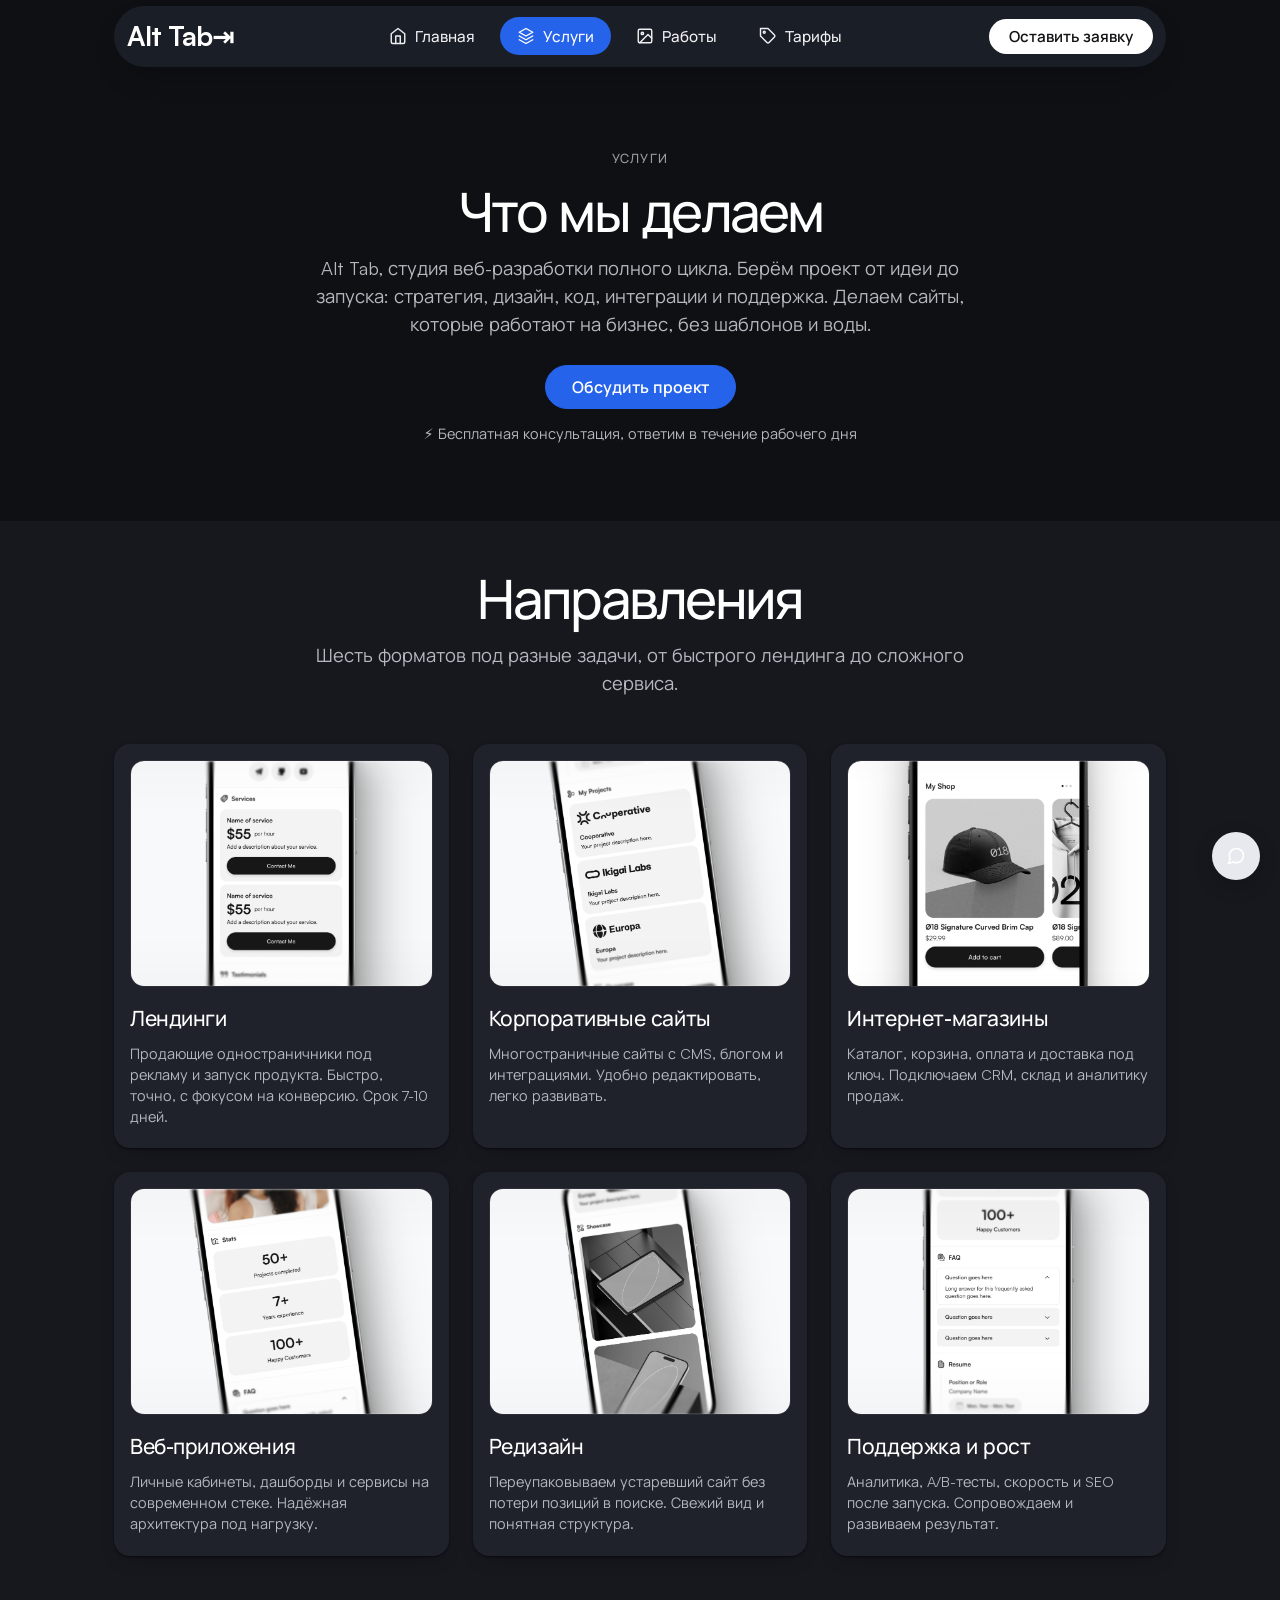
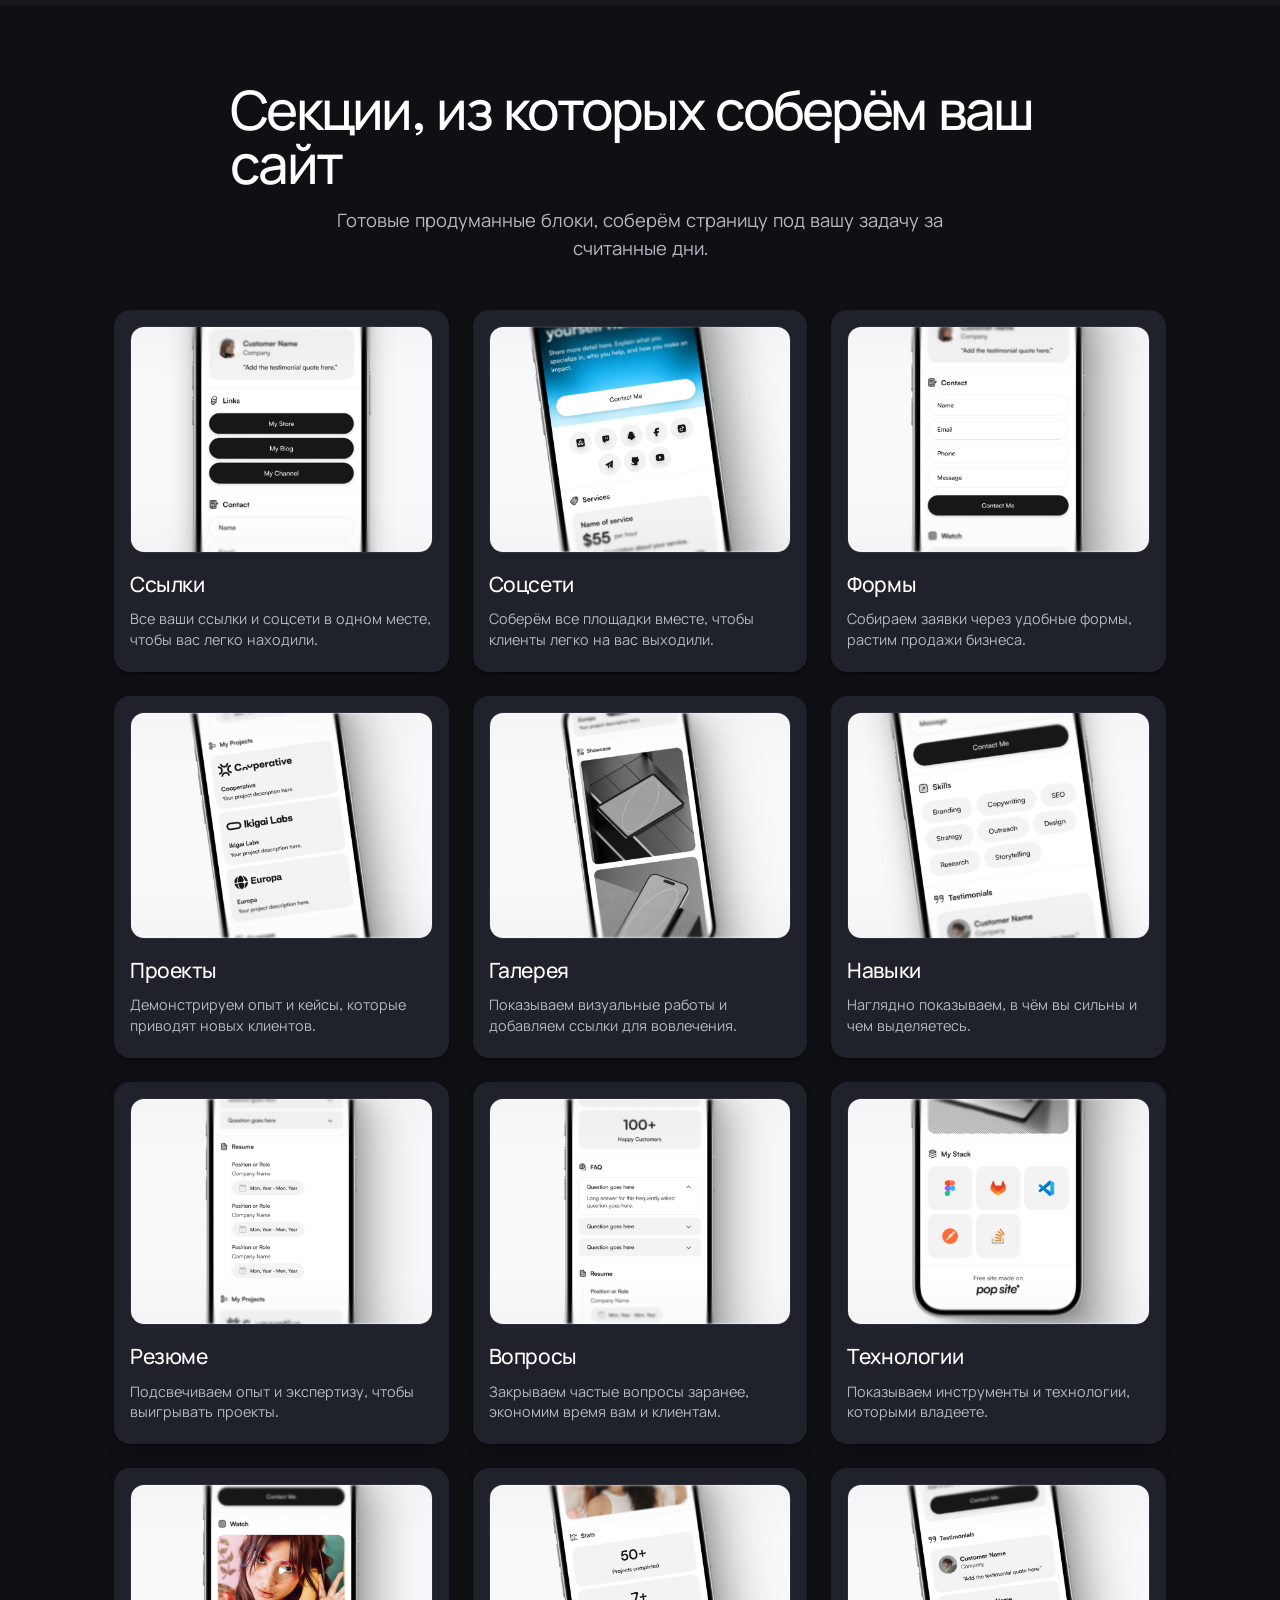
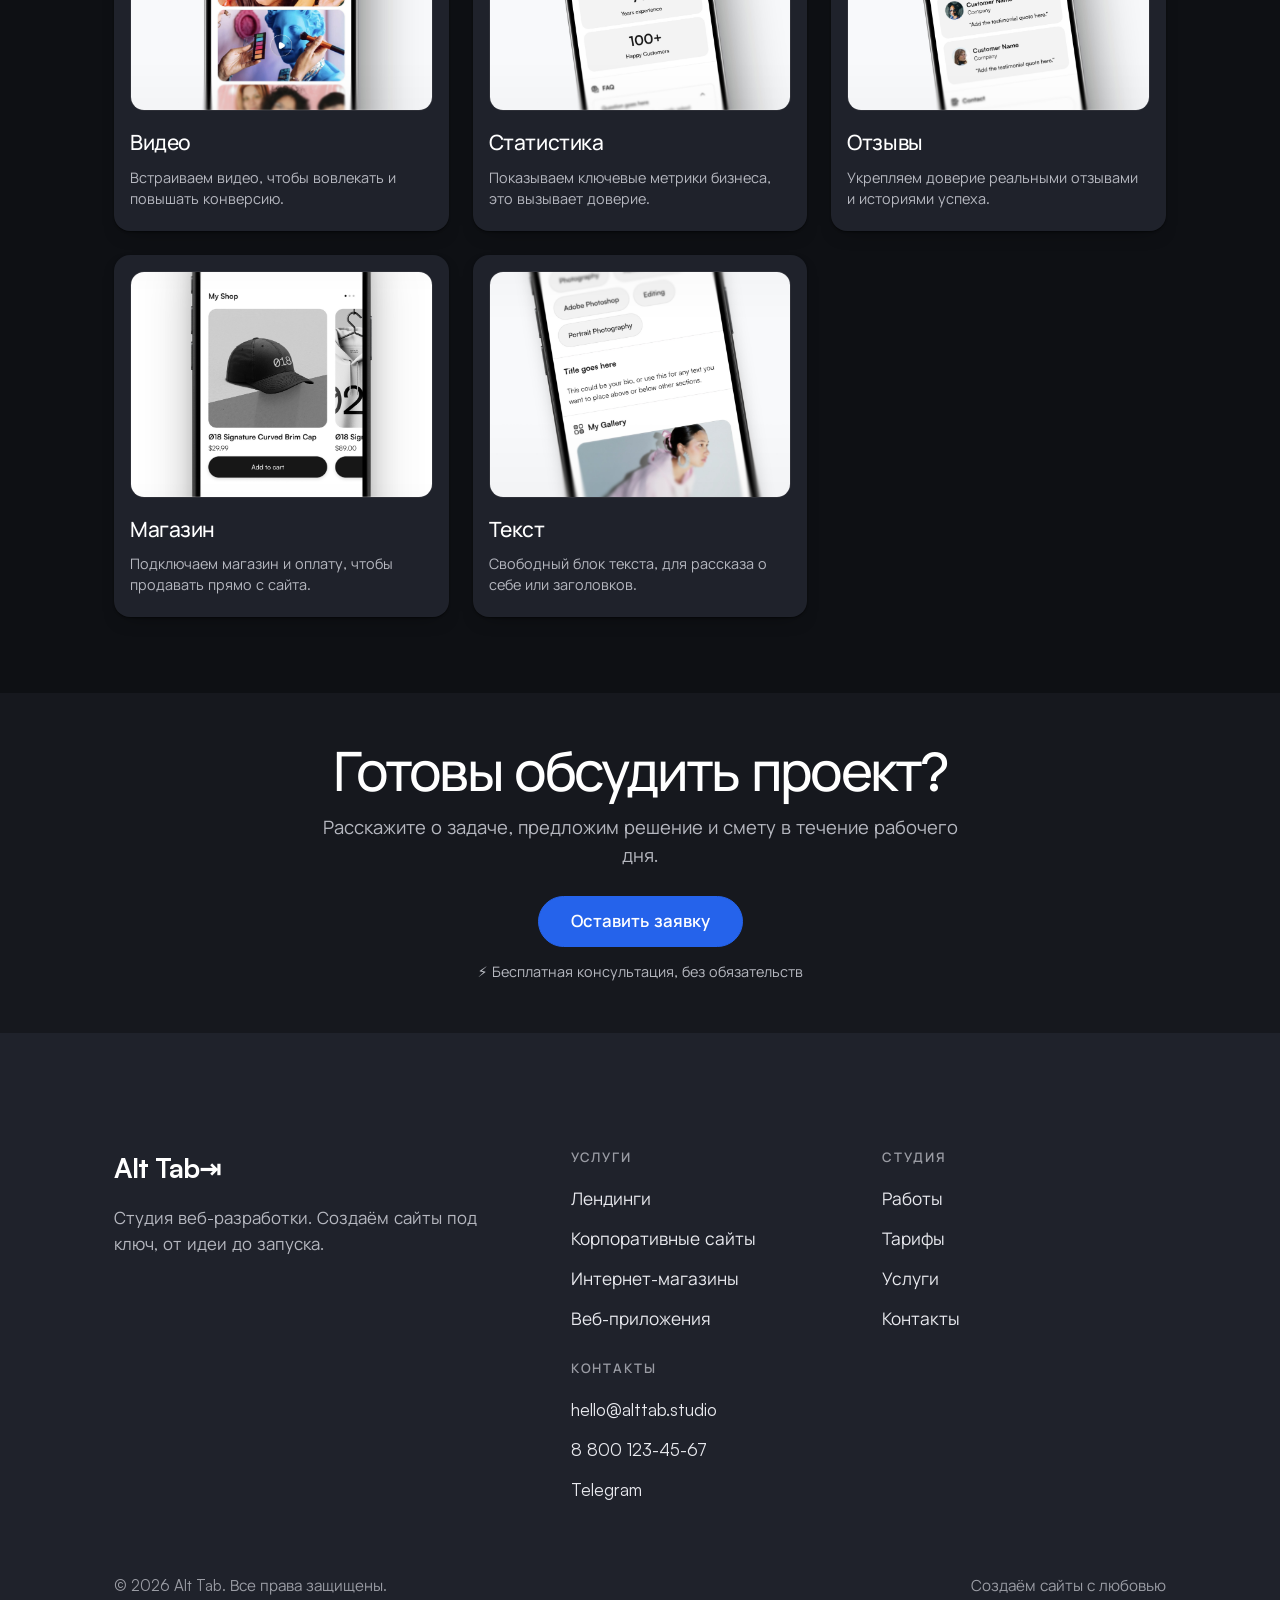
==== commit 69df50f4: "Тёмные панели (Отзывы, Тарифы): отступ 76→50px — заголовок тарифов поднят, двойной разрыв между смеж" ====
--- a/uslugi.html
+++ b/uslugi.html
@@ -11,7 +11,7 @@
   <link rel="preconnect" href="https://fonts.gstatic.com" crossorigin>
   <link rel="preload" as="font" type="font/woff2" href="fonts/satoshi-700.woff2" crossorigin>
   <link rel="stylesheet" href="https://fonts.googleapis.com/css2?family=Manrope:wght@400;500;700;800&family=Inter:wght@400;500&display=swap">
-  <link rel="stylesheet" href="styles.css?v=105">
+  <link rel="stylesheet" href="styles.css?v=106">
 </head>
 <body>
   <a href="#main" class="skip-link">Перейти к основному содержимому</a>
--- a/styles.css
+++ b/styles.css
@@ -768,7 +768,7 @@
 .center-head .btn { margin-top: 28px; }
 .reassure-line { margin-top: 14px; font-size: .9rem; color: var(--granite); }
 .center-cta { text-align: center; margin-top: 40px; }
-.section-soft { background: #16181e; }
+.section-soft { background: #16181e; padding: clamp(30px, 4vw, 50px) 0; }
 
 /* inline claim form */
 .claim {
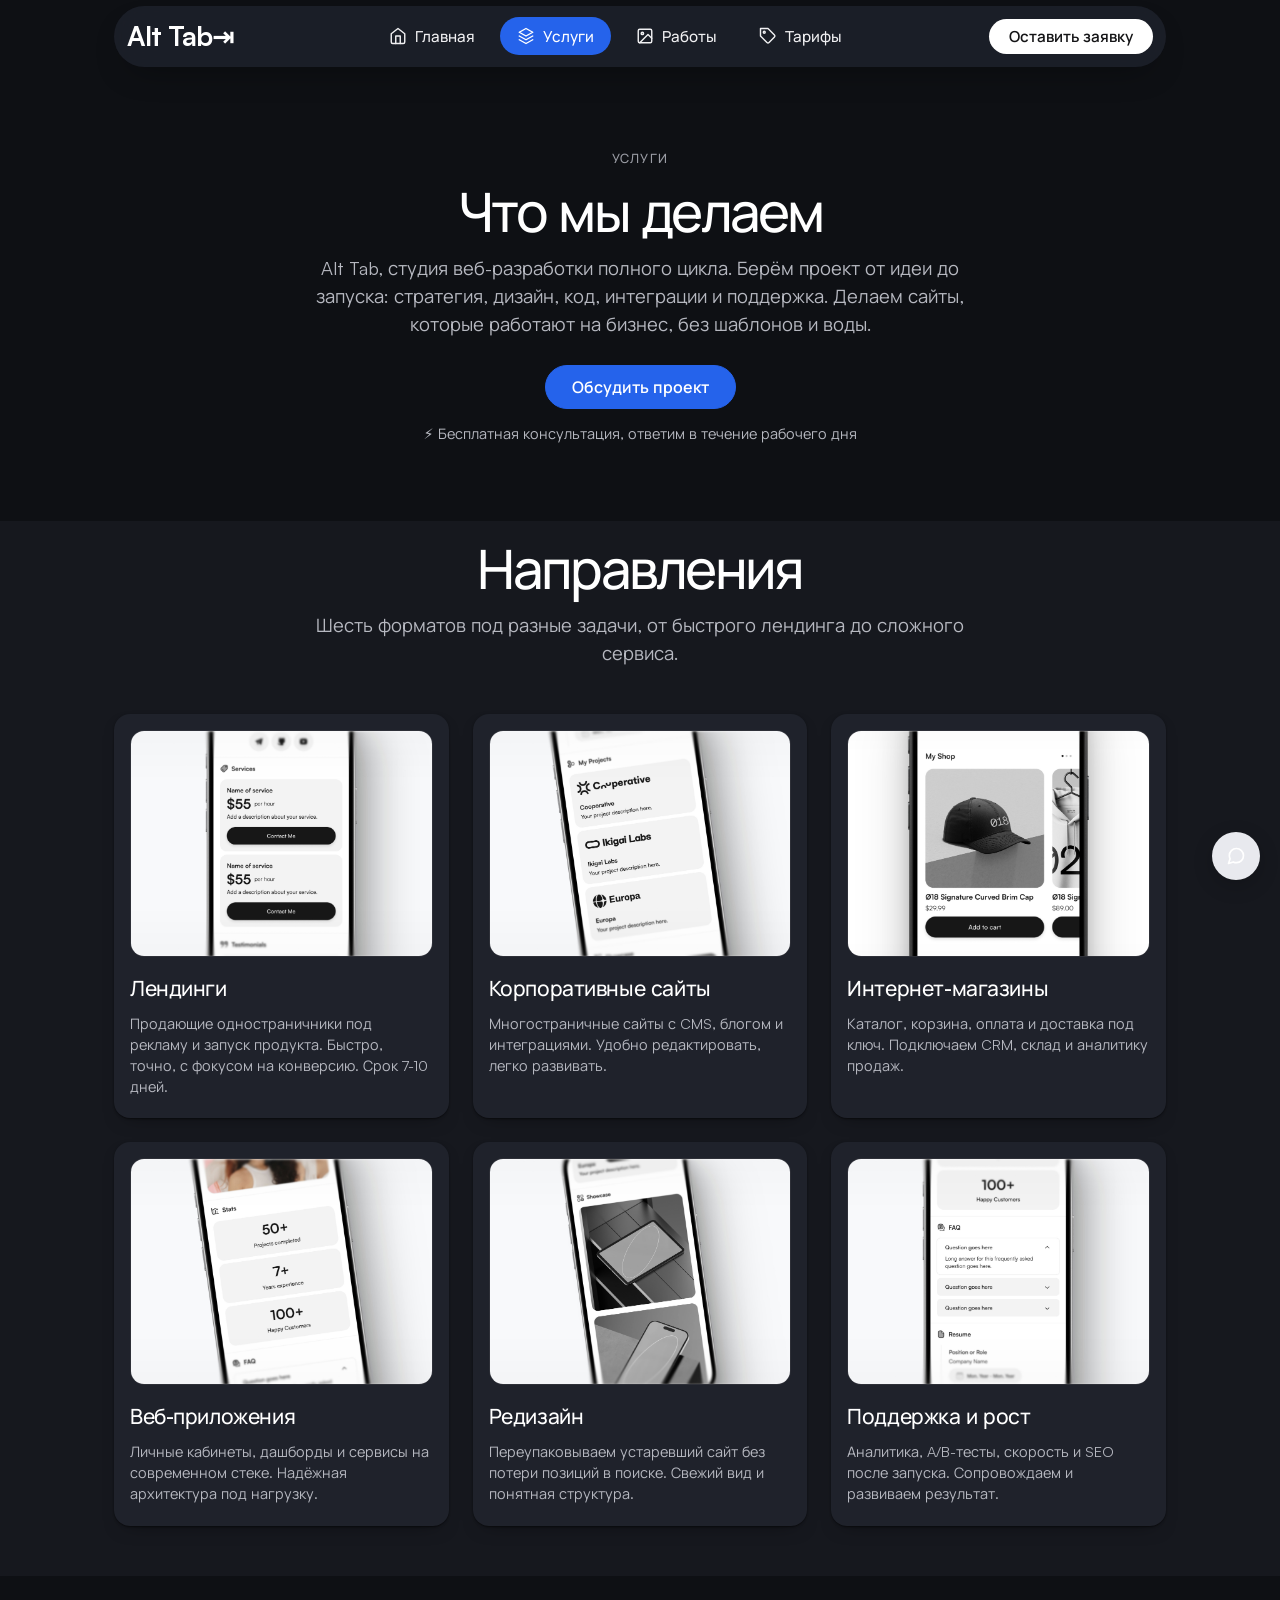
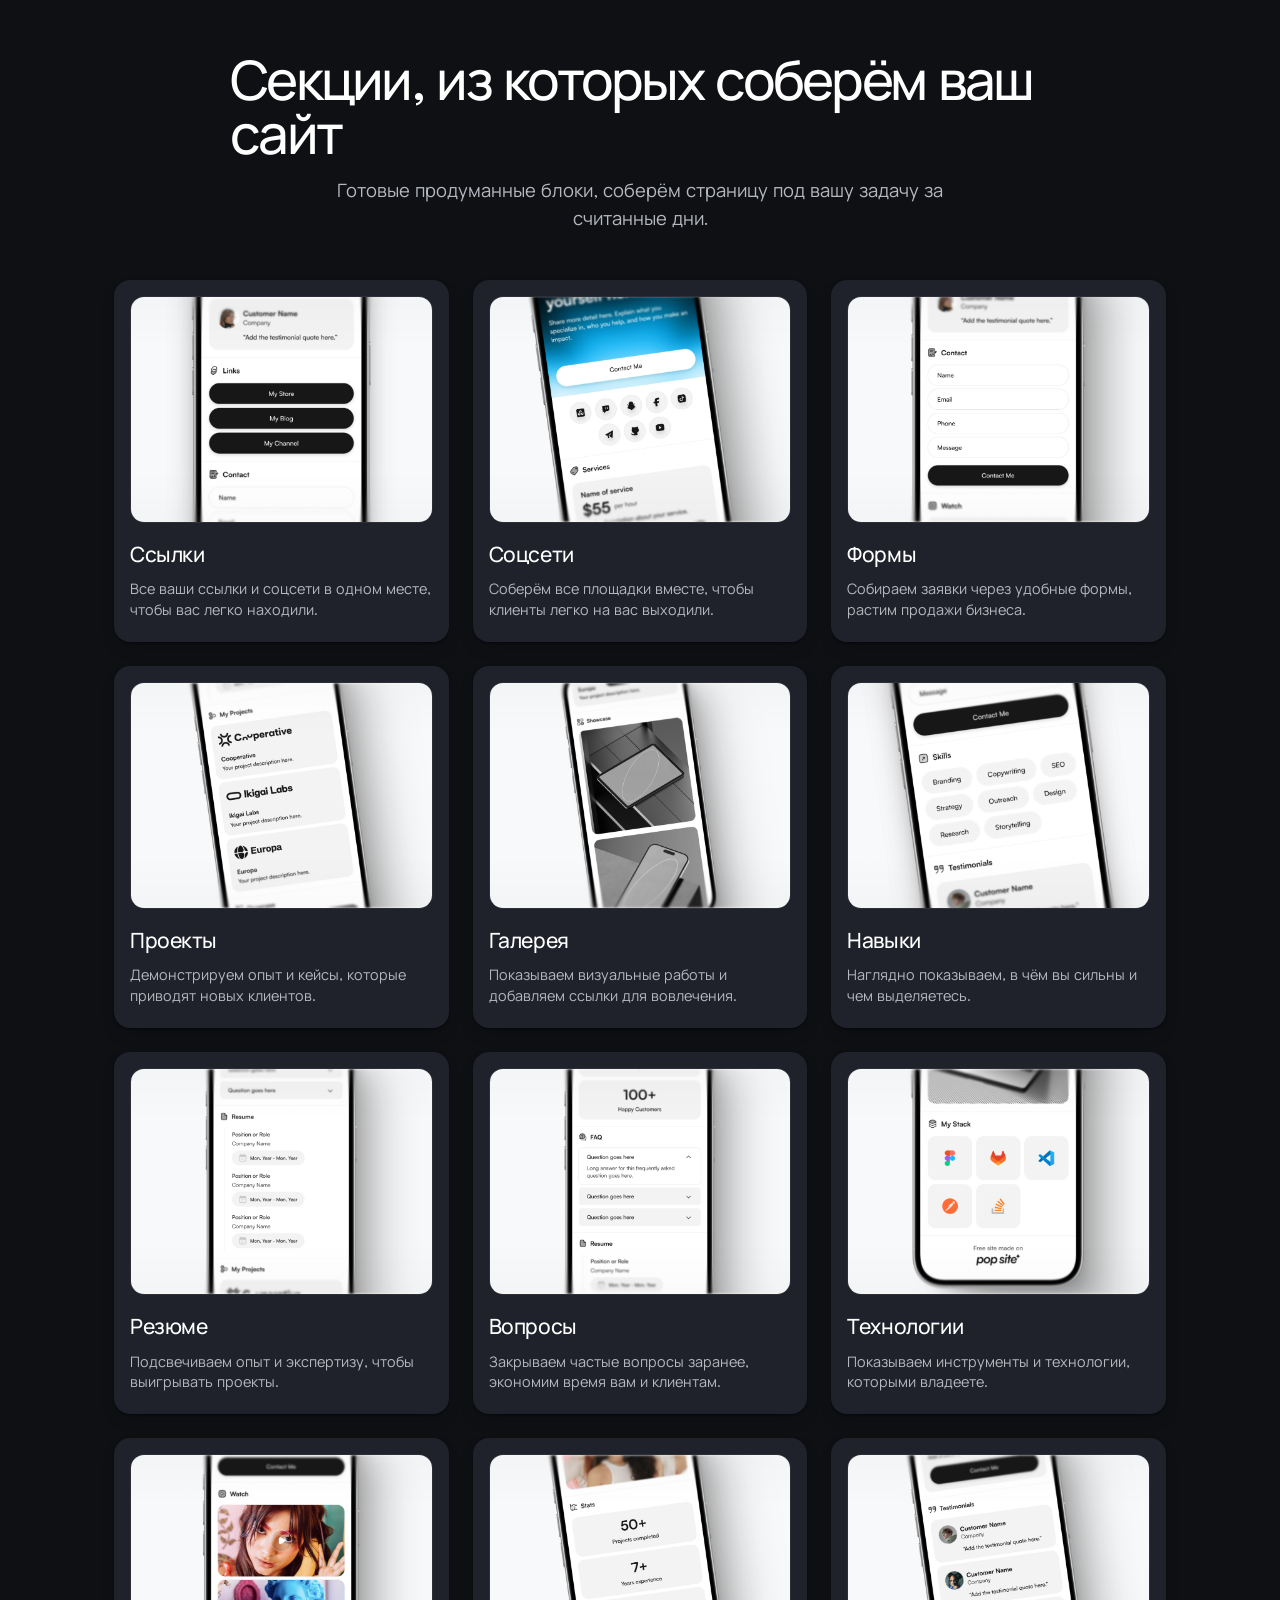
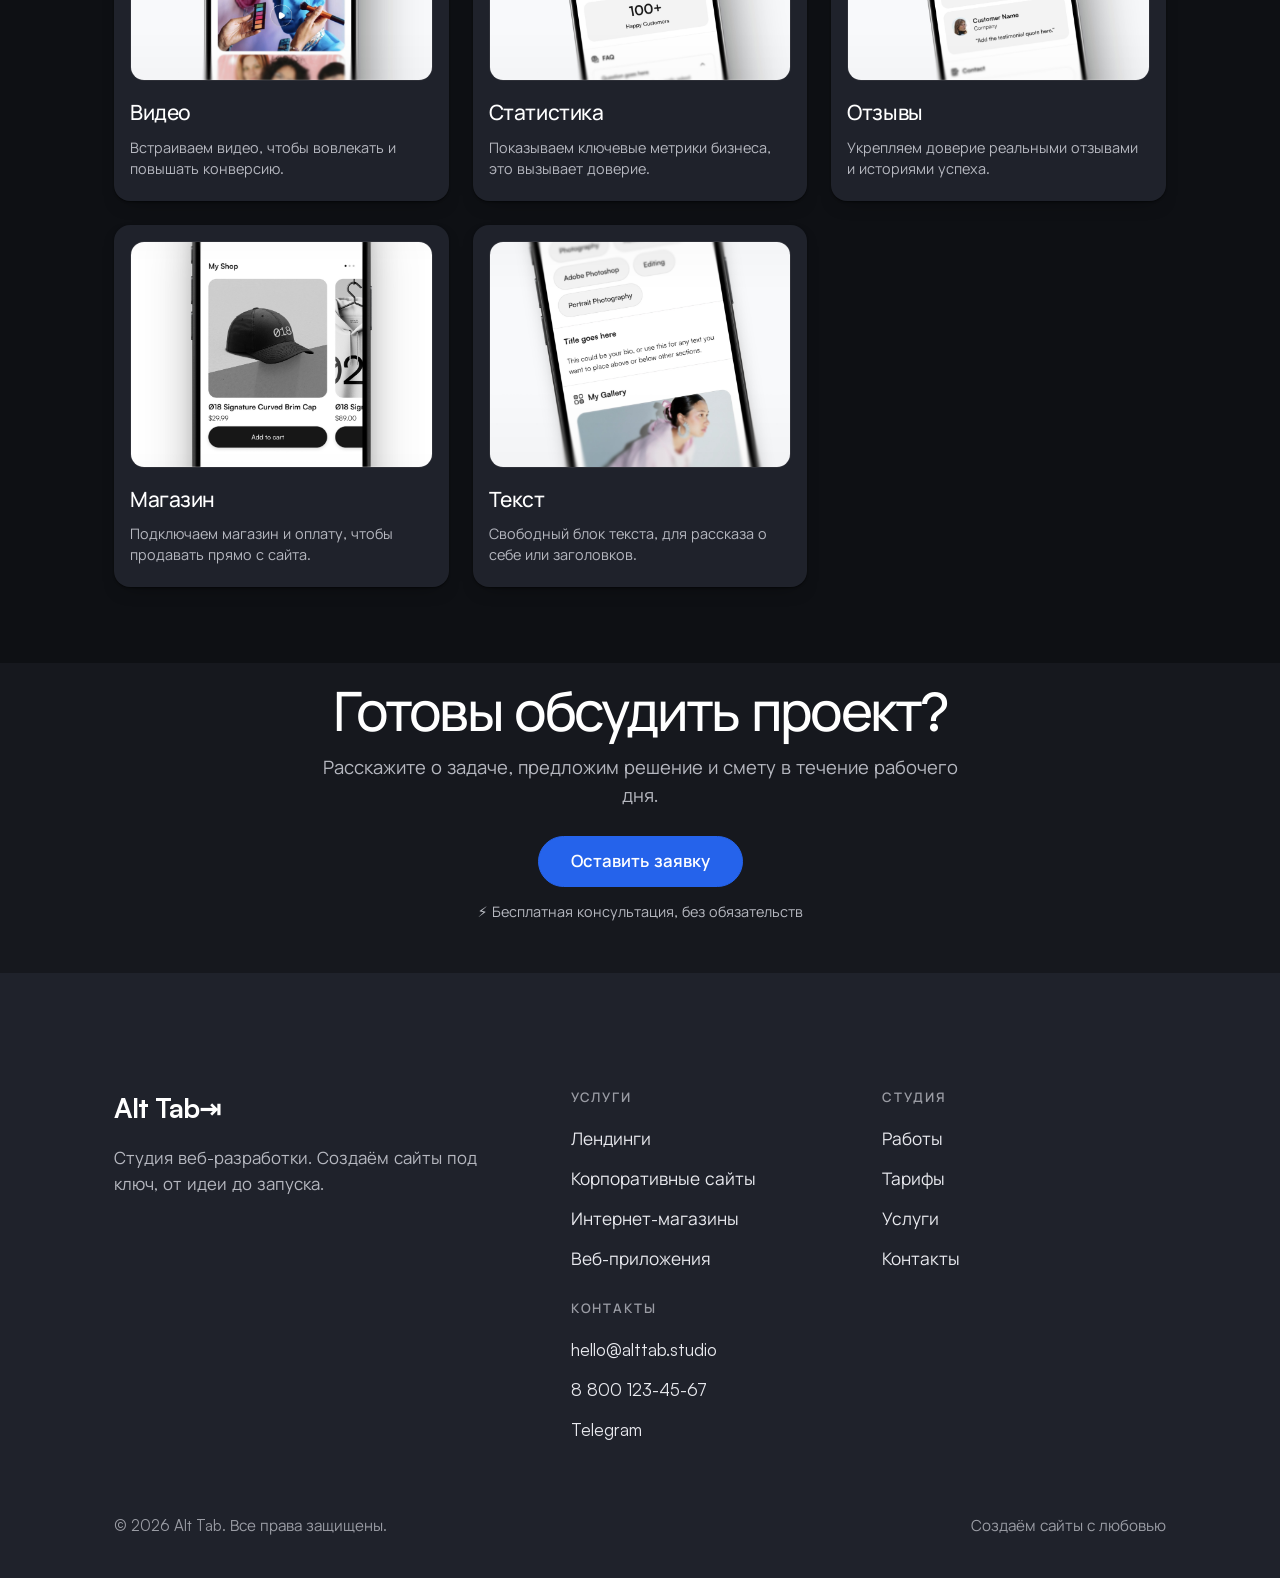
==== commit f0ac917f: "Тёмные панели: верхний отступ 50→20px — заголовок «Прозрачные тарифы» ещё выше Co-Authored-By: Claud" ====
--- a/uslugi.html
+++ b/uslugi.html
@@ -11,7 +11,7 @@
   <link rel="preconnect" href="https://fonts.gstatic.com" crossorigin>
   <link rel="preload" as="font" type="font/woff2" href="fonts/satoshi-700.woff2" crossorigin>
   <link rel="stylesheet" href="https://fonts.googleapis.com/css2?family=Manrope:wght@400;500;700;800&family=Inter:wght@400;500&display=swap">
-  <link rel="stylesheet" href="styles.css?v=106">
+  <link rel="stylesheet" href="styles.css?v=107">
 </head>
 <body>
   <a href="#main" class="skip-link">Перейти к основному содержимому</a>
--- a/styles.css
+++ b/styles.css
@@ -768,7 +768,7 @@
 .center-head .btn { margin-top: 28px; }
 .reassure-line { margin-top: 14px; font-size: .9rem; color: var(--granite); }
 .center-cta { text-align: center; margin-top: 40px; }
-.section-soft { background: #16181e; padding: clamp(30px, 4vw, 50px) 0; }
+.section-soft { background: #16181e; padding: clamp(10px, 1.6vw, 20px) 0 clamp(30px, 4vw, 50px); }
 
 /* inline claim form */
 .claim {
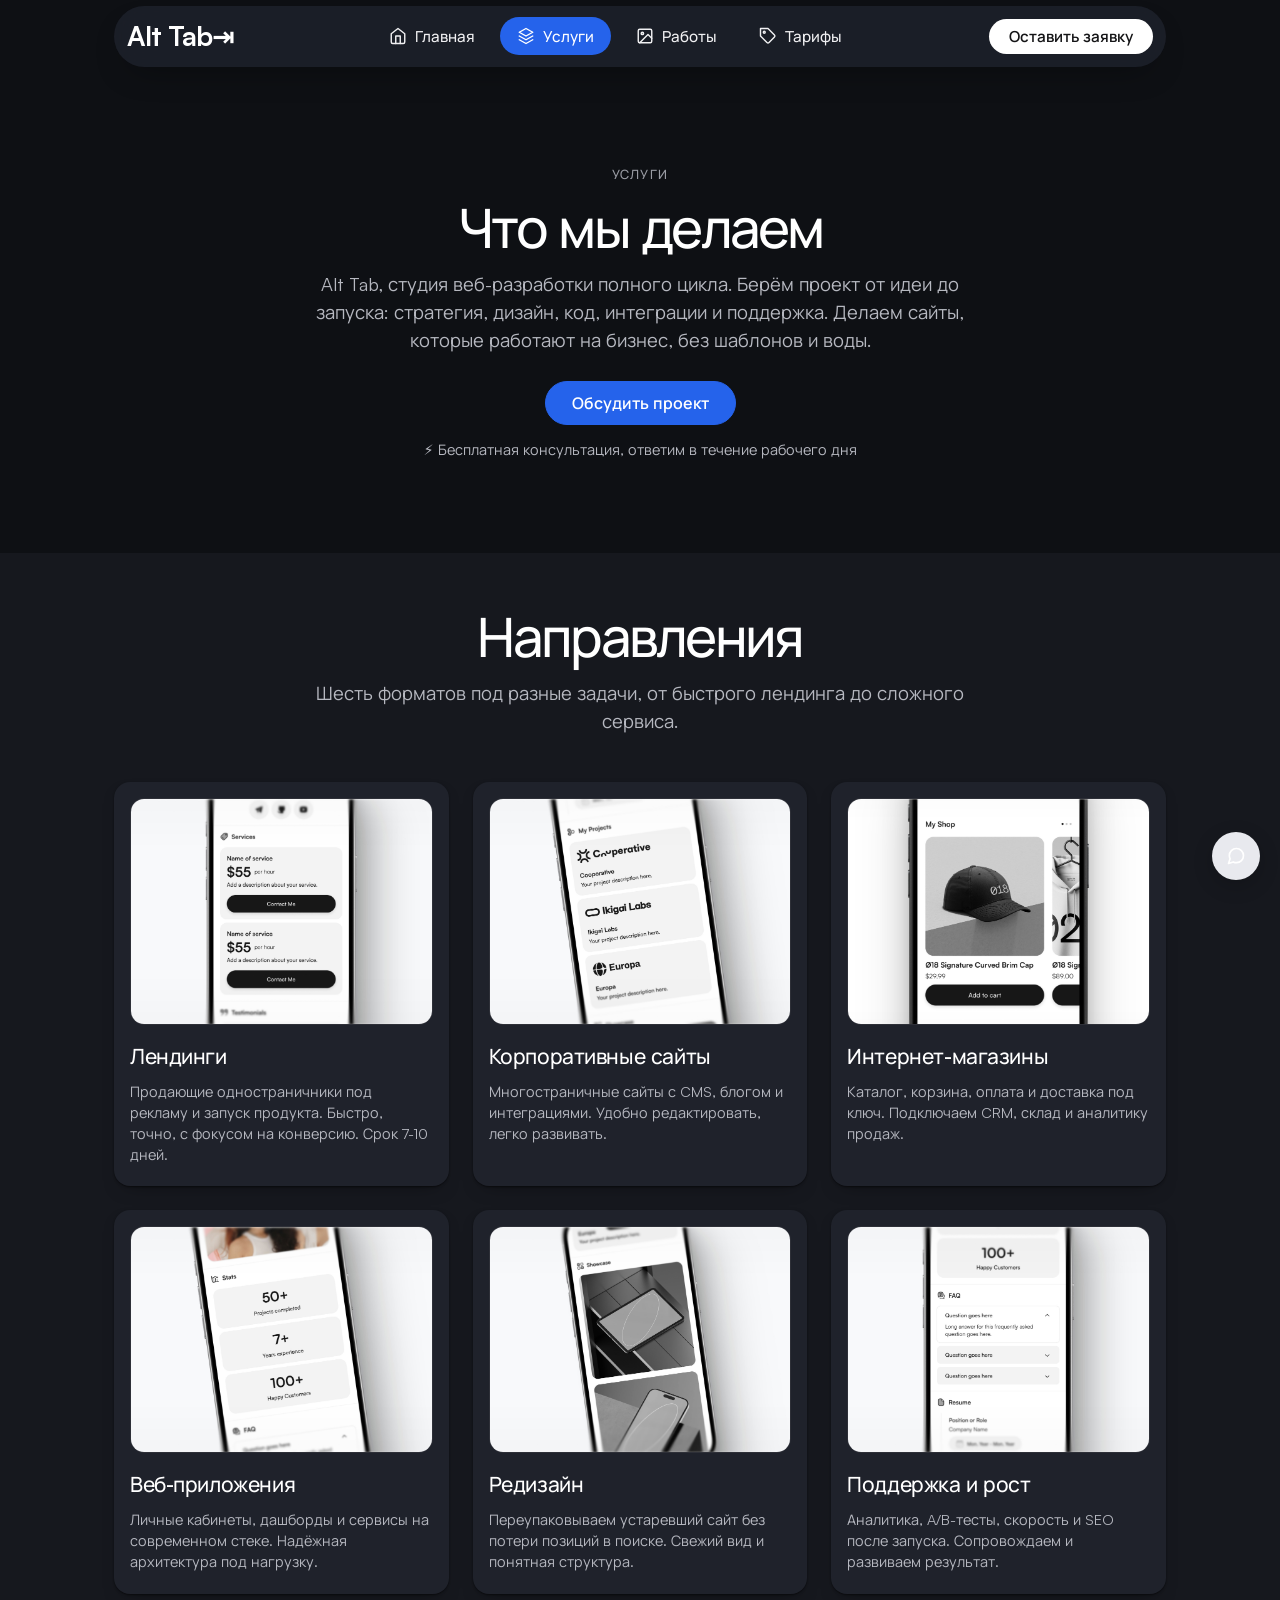
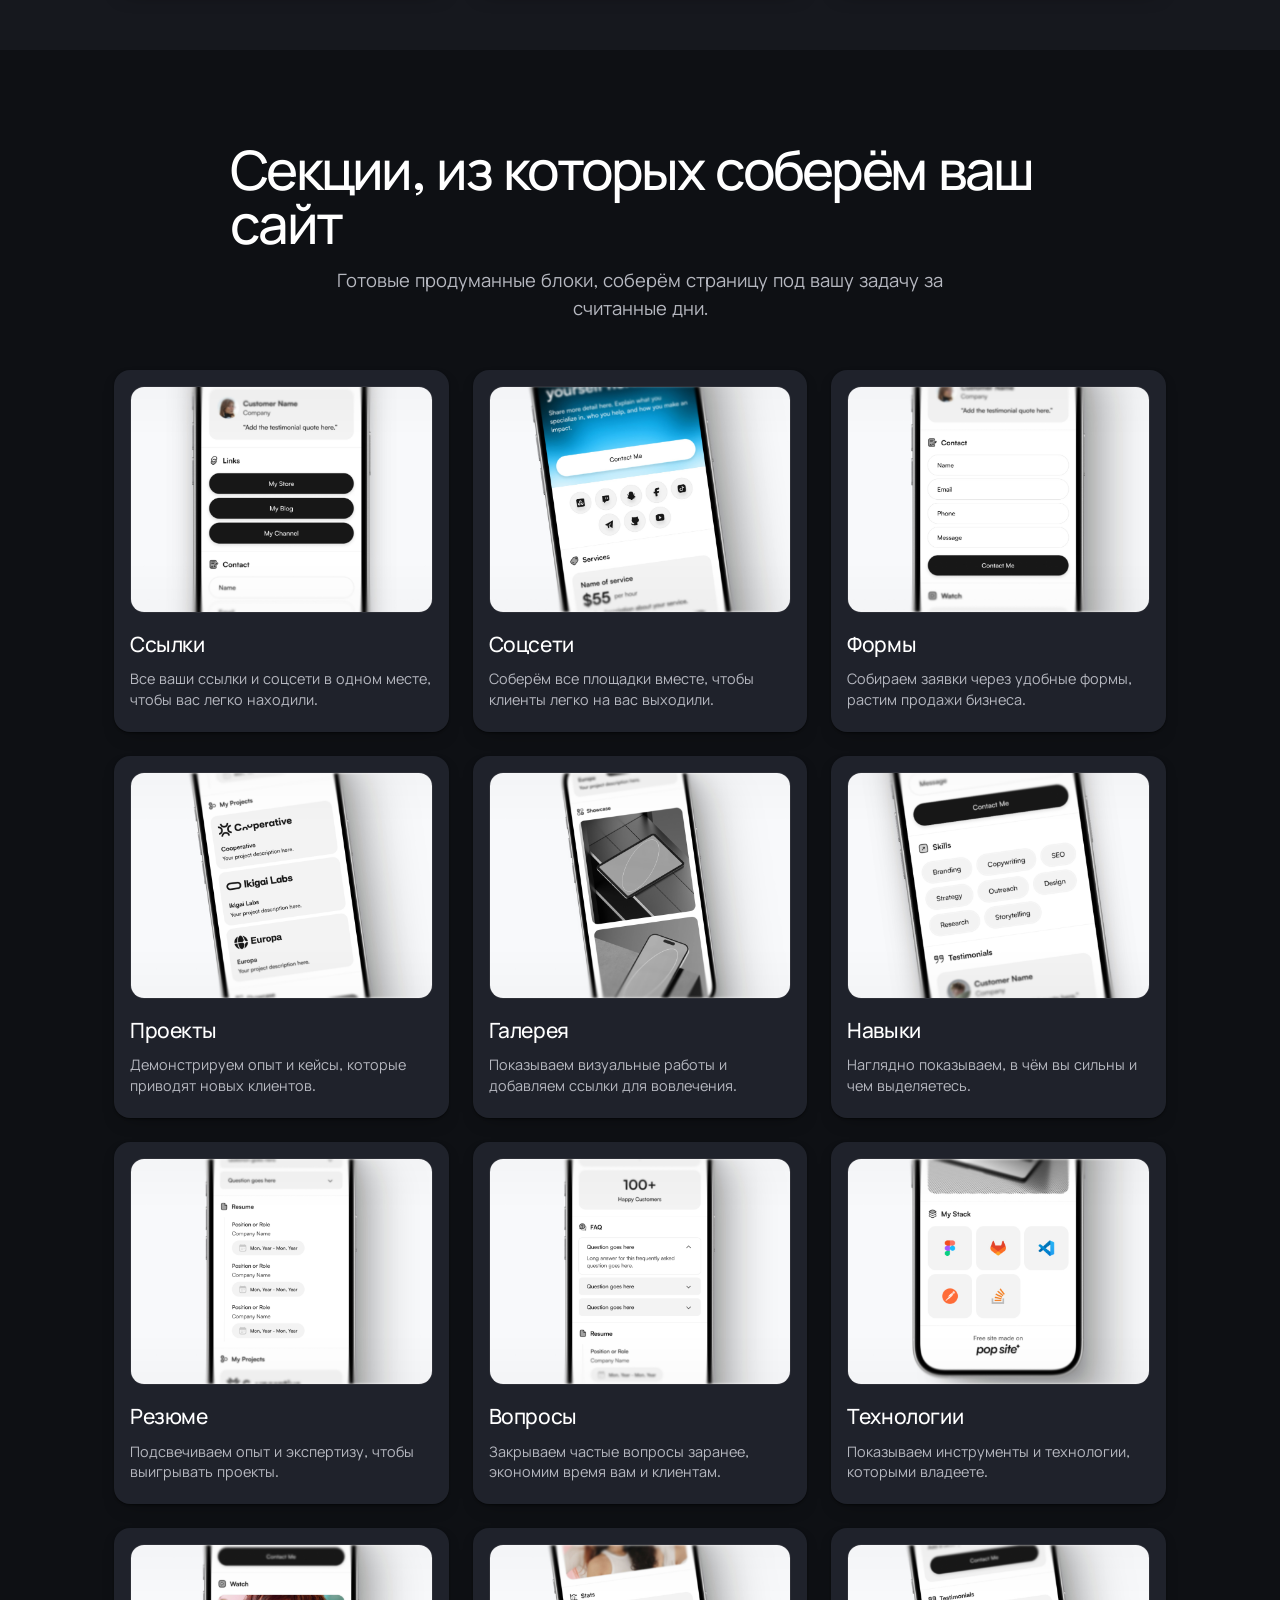
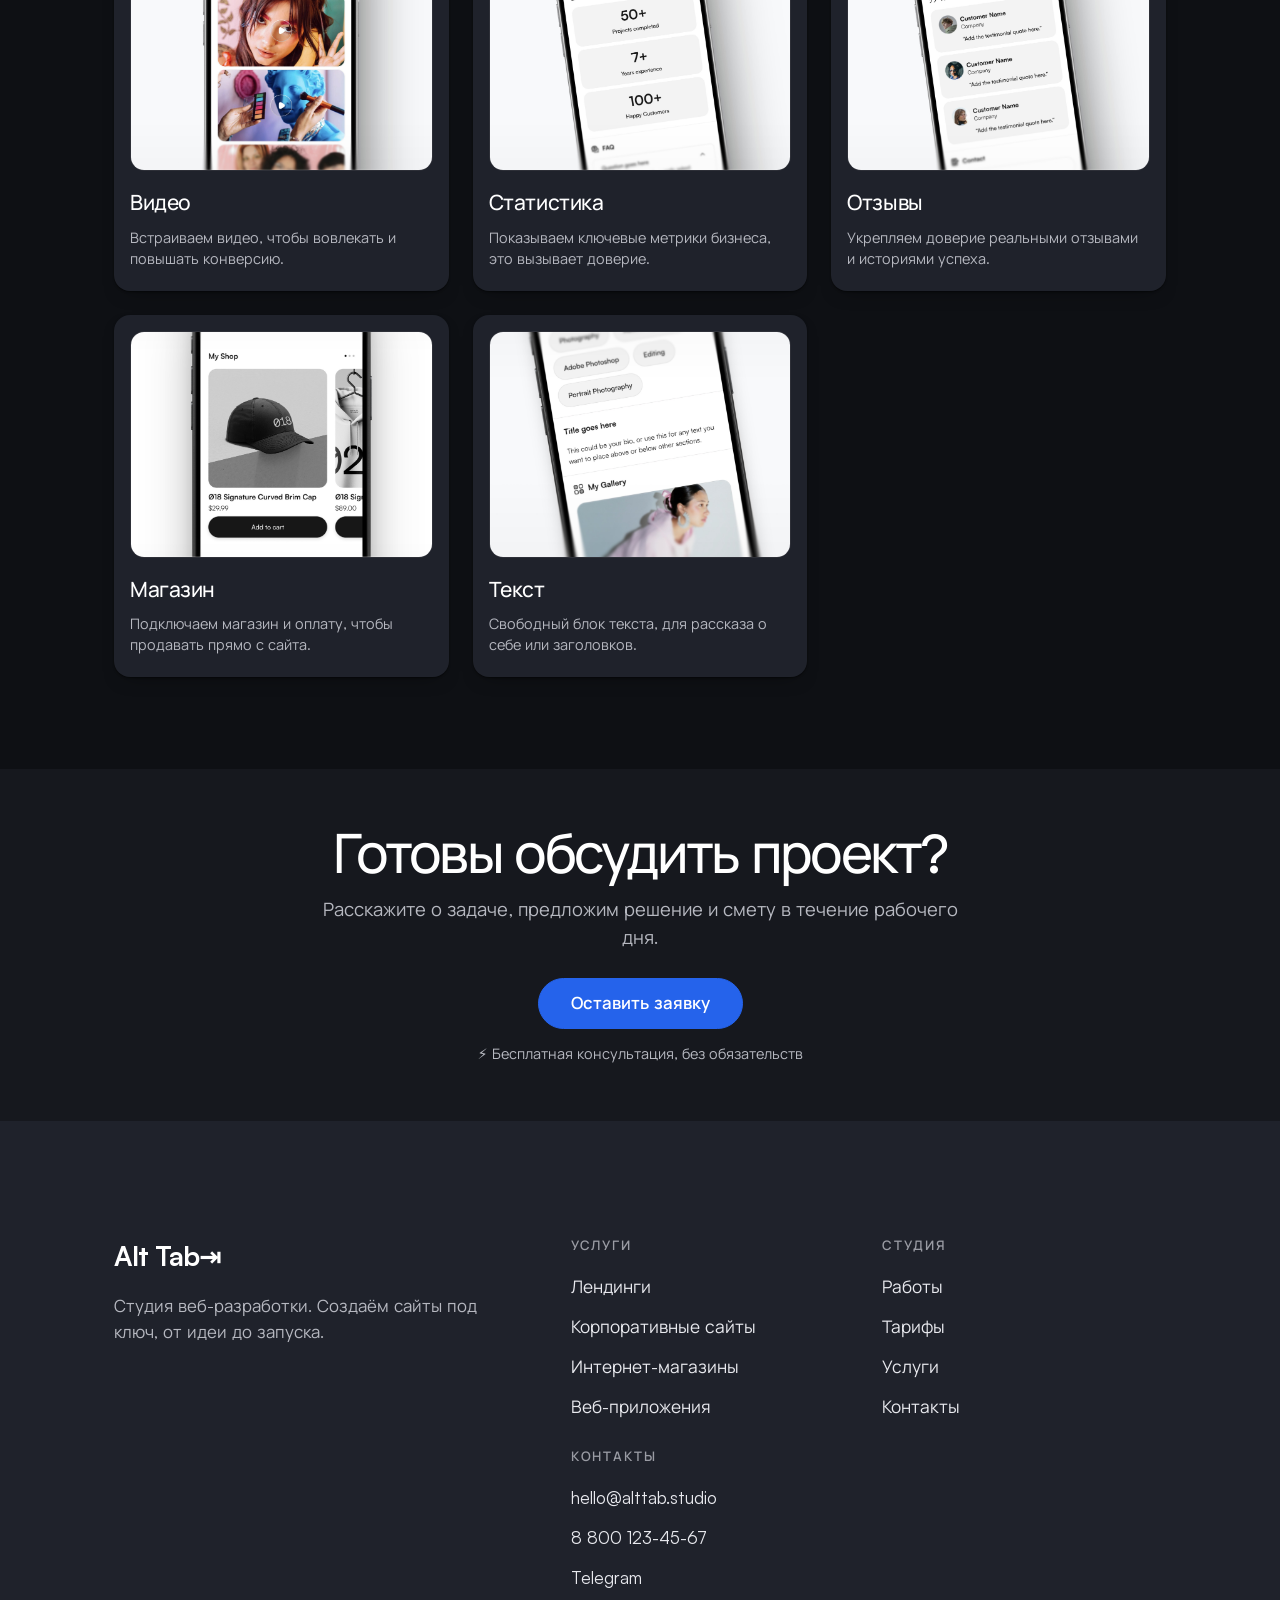
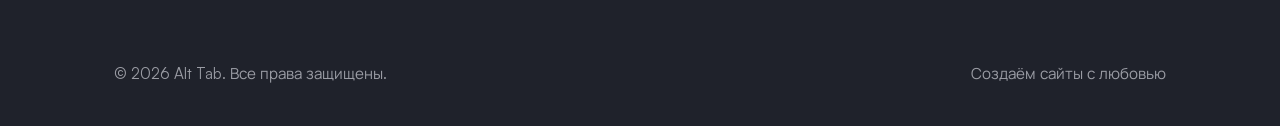
==== commit 724c6ee1: "Больше воздуха: .section 76→92, тёмные панели 20→56 (симметрично) — комфортные отступы на переходах " ====
--- a/uslugi.html
+++ b/uslugi.html
@@ -11,7 +11,7 @@
   <link rel="preconnect" href="https://fonts.gstatic.com" crossorigin>
   <link rel="preload" as="font" type="font/woff2" href="fonts/satoshi-700.woff2" crossorigin>
   <link rel="stylesheet" href="https://fonts.googleapis.com/css2?family=Manrope:wght@400;500;700;800&family=Inter:wght@400;500&display=swap">
-  <link rel="stylesheet" href="styles.css?v=107">
+  <link rel="stylesheet" href="styles.css?v=108">
 </head>
 <body>
   <a href="#main" class="skip-link">Перейти к основному содержимому</a>
--- a/styles.css
+++ b/styles.css
@@ -105,7 +105,7 @@
 .container { width: 100%; max-width: var(--maxw); margin-inline: auto; padding-inline: 24px; }
 .container-narrow { max-width: var(--maxw-narrow); }
 
-.section { padding: clamp(44px, 6vw, 76px) 0; }
+.section { padding: clamp(56px, 8vw, 92px) 0; }
 .section-head { max-width: 820px; margin: 0 auto clamp(32px, 4vw, 52px); text-align: center; }
 .section-eyebrow,
 .eyebrow {
@@ -768,7 +768,7 @@
 .center-head .btn { margin-top: 28px; }
 .reassure-line { margin-top: 14px; font-size: .9rem; color: var(--granite); }
 .center-cta { text-align: center; margin-top: 40px; }
-.section-soft { background: #16181e; padding: clamp(10px, 1.6vw, 20px) 0 clamp(30px, 4vw, 50px); }
+.section-soft { background: #16181e; padding: clamp(40px, 5vw, 56px) 0; }
 
 /* inline claim form */
 .claim {
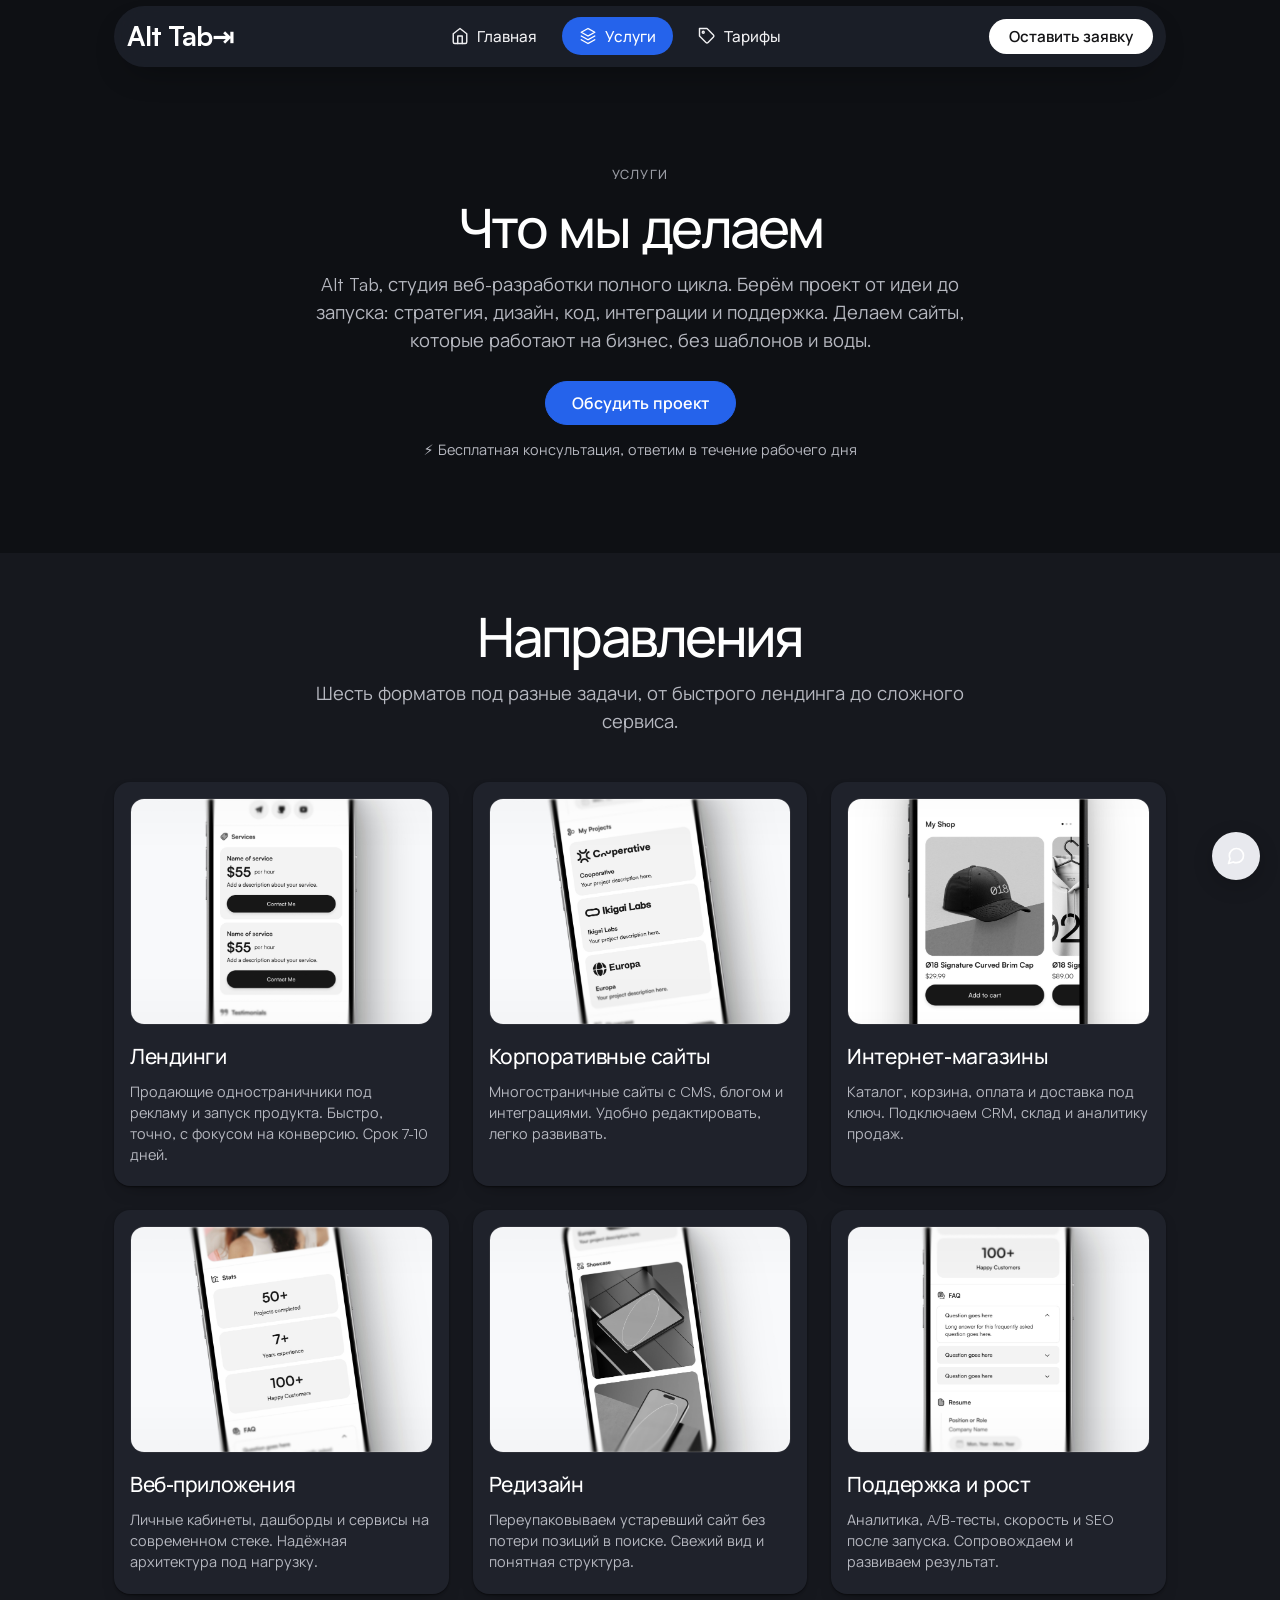
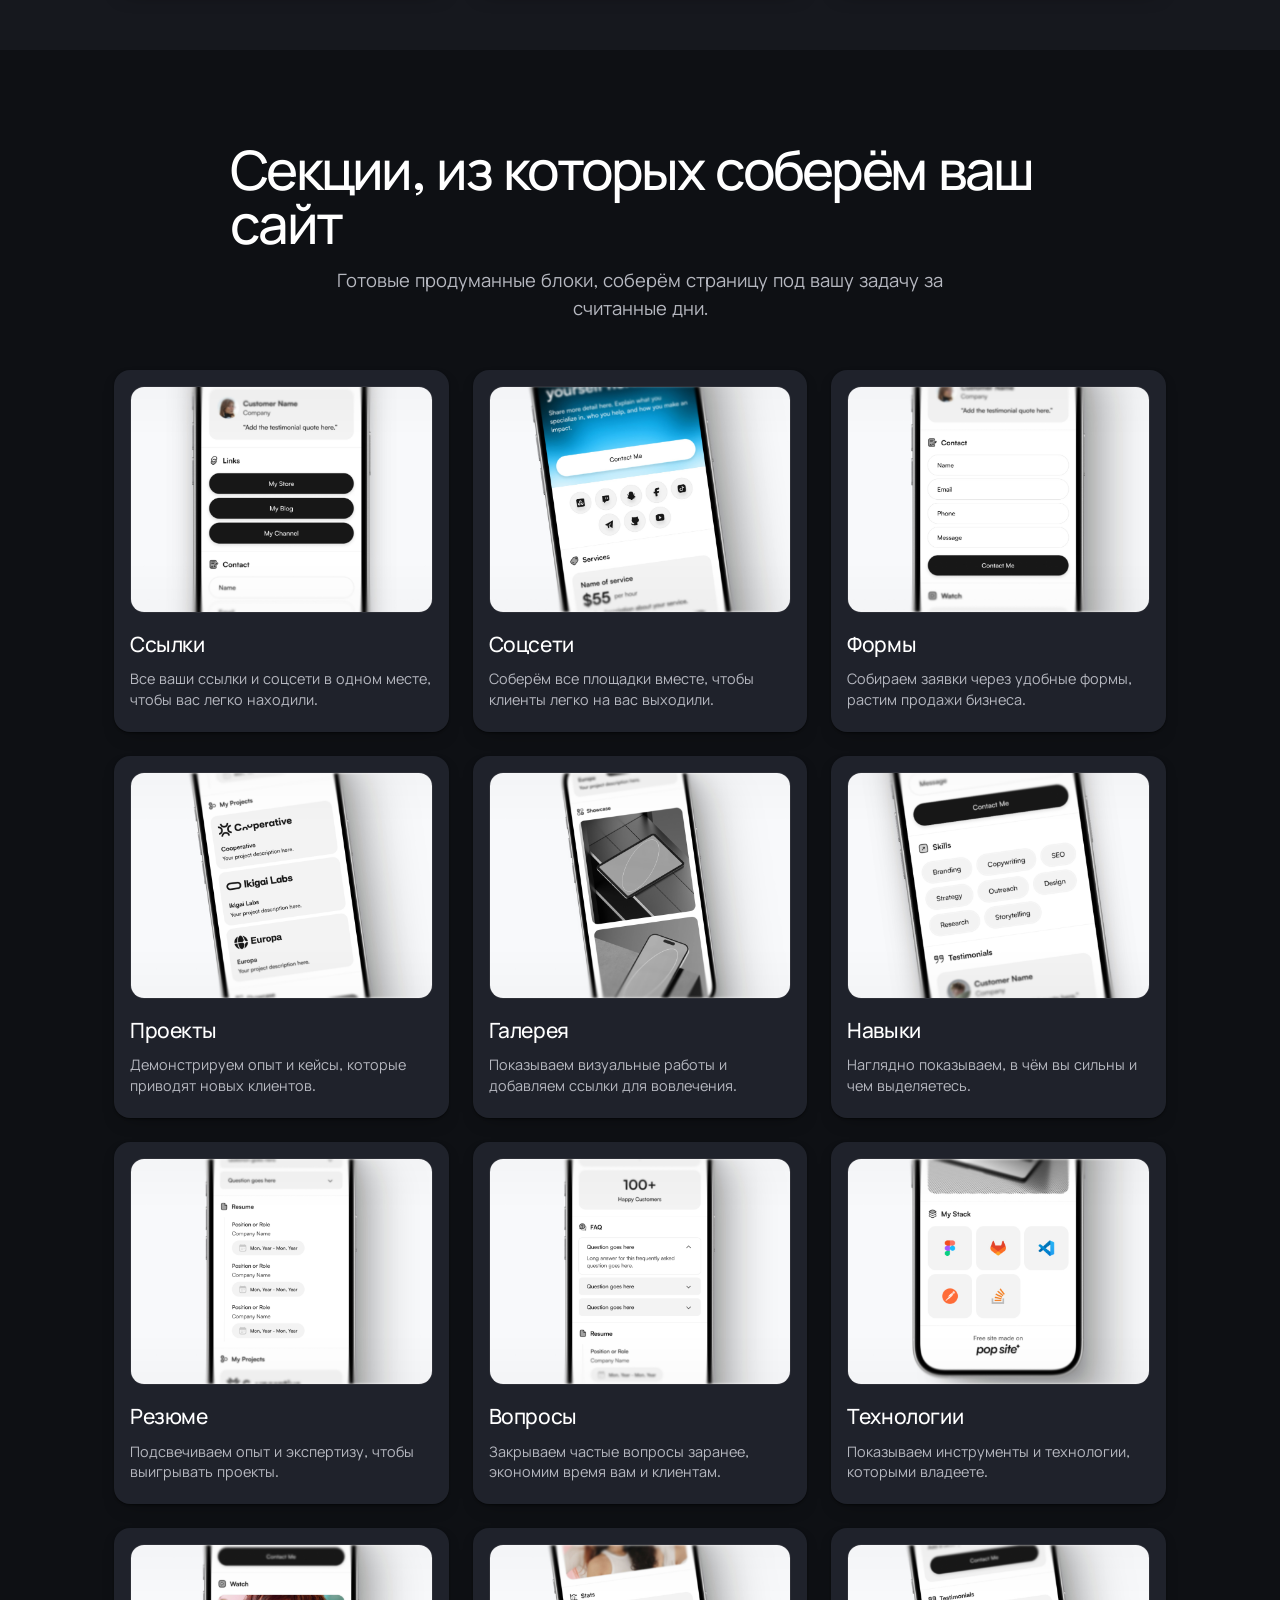
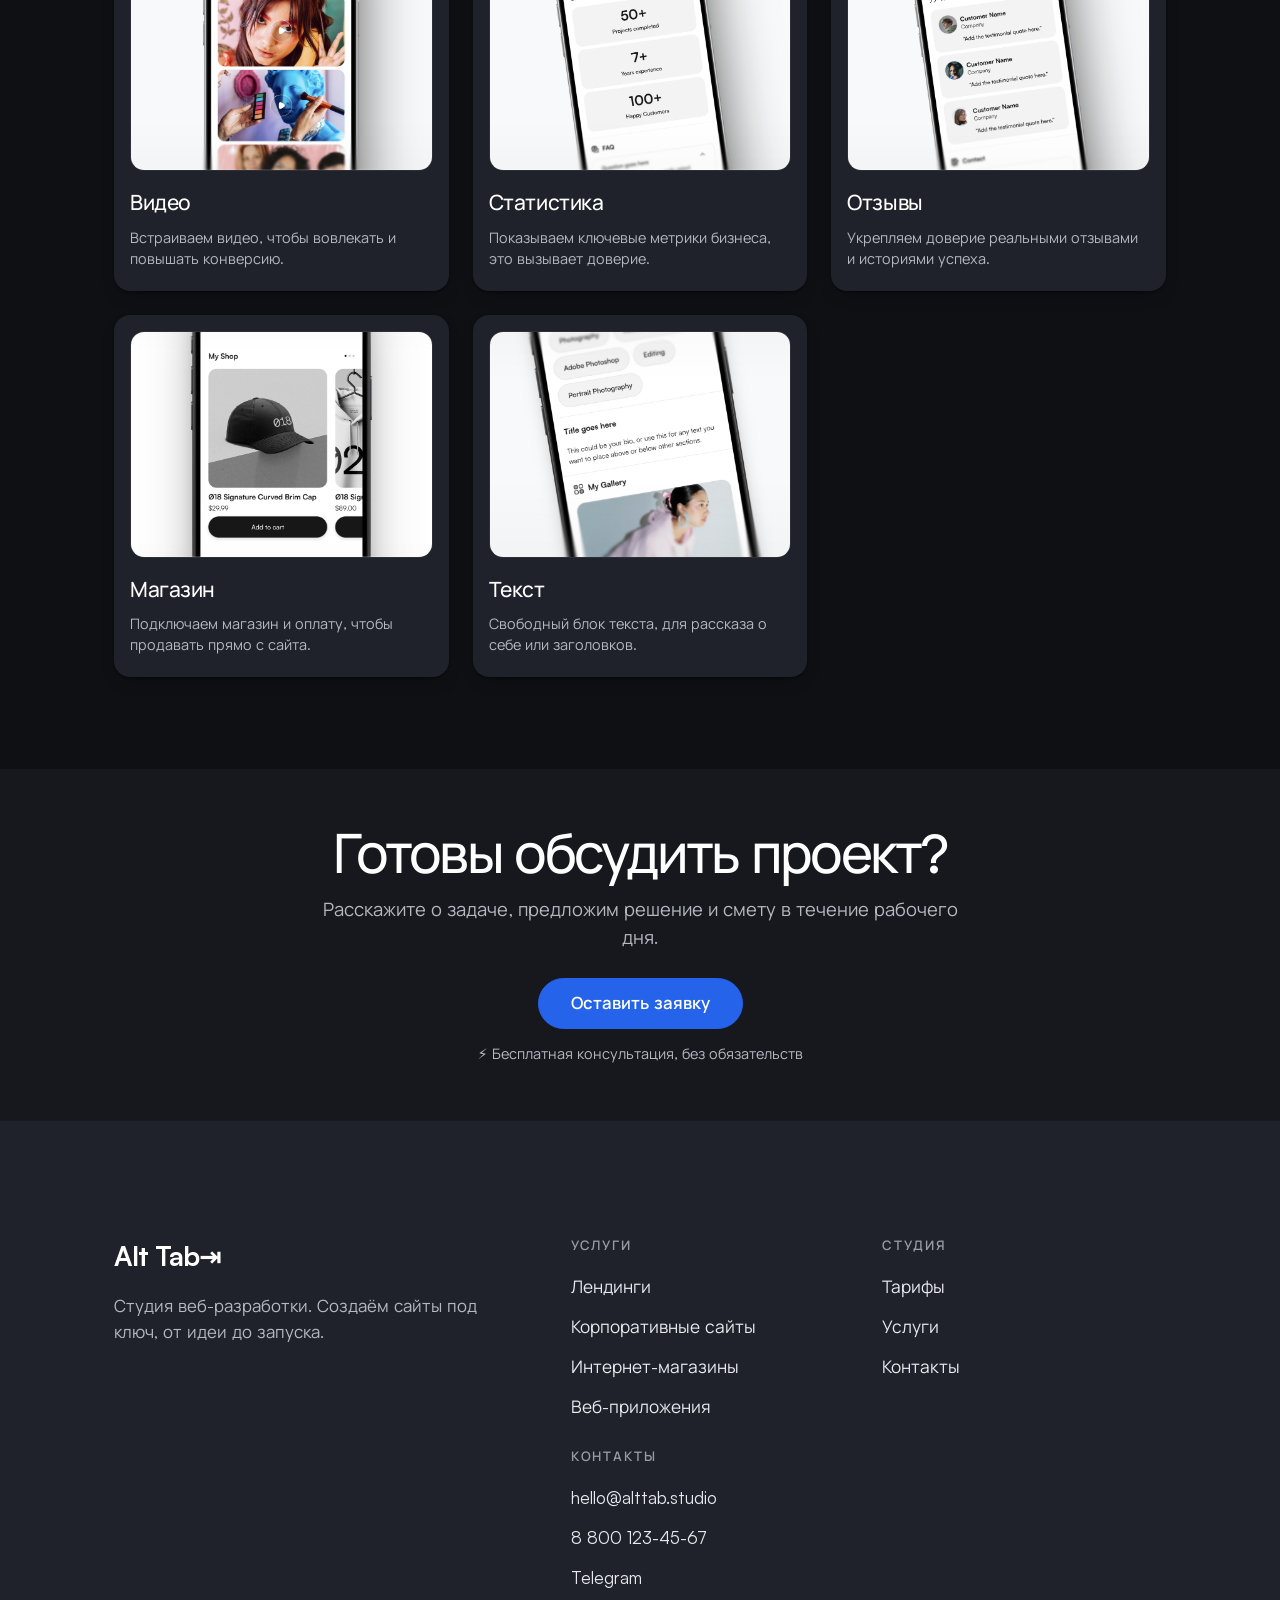
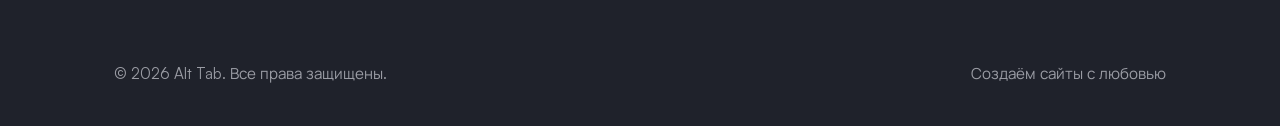
==== commit c4c5e3fd: "Правки клиента: тарифы без обводки, воздух в блоках, честные тексты - .plan: убрана рамка (+ фолбэки" ====
--- a/uslugi.html
+++ b/uslugi.html
@@ -11,7 +11,7 @@
   <link rel="preconnect" href="https://fonts.gstatic.com" crossorigin>
   <link rel="preload" as="font" type="font/woff2" href="fonts/satoshi-700.woff2" crossorigin>
   <link rel="stylesheet" href="https://fonts.googleapis.com/css2?family=Manrope:wght@400;500;700;800&family=Inter:wght@400;500&display=swap">
-  <link rel="stylesheet" href="styles.css?v=108">
+  <link rel="stylesheet" href="styles.css?v=110">
 </head>
 <body>
   <a href="#main" class="skip-link">Перейти к основному содержимому</a>
@@ -31,9 +31,6 @@
           <li><a href="uslugi.html" class="pill pill--active" aria-current="page">
             <svg class="pic" viewBox="0 0 24 24" fill="none" stroke="currentColor" stroke-width="1.9" stroke-linecap="round" stroke-linejoin="round" aria-hidden="true" focusable="false"><path d="m12 2 9 5-9 5-9-5 9-5z"/><path d="m3 12 9 5 9-5"/><path d="m3 17 9 5 9-5"/></svg>
             Услуги</a></li>
-          <li><a href="index.html#works" class="pill">
-            <svg class="pic" viewBox="0 0 24 24" fill="none" stroke="currentColor" stroke-width="1.9" stroke-linecap="round" stroke-linejoin="round" aria-hidden="true" focusable="false"><rect x="3" y="3" width="18" height="18" rx="2"/><circle cx="8.5" cy="8.5" r="1.6"/><path d="m21 15-5-5L5 21"/></svg>
-            Работы</a></li>
           <li><a href="index.html#pricing" class="pill">
             <svg class="pic" viewBox="0 0 24 24" fill="none" stroke="currentColor" stroke-width="1.9" stroke-linecap="round" stroke-linejoin="round" aria-hidden="true" focusable="false"><path d="M20.6 13.4 13.4 20.6a2 2 0 0 1-2.8 0L2 12V2h10l8.6 8.6a2 2 0 0 1 0 2.8z"/><circle cx="7" cy="7" r="1.3"/></svg>
             Тарифы</a></li>
@@ -60,7 +57,6 @@
         <ul role="list" class="mobile-nav-list">
           <li><a href="index.html#top">Главная</a></li>
           <li><a href="uslugi.html">Услуги</a></li>
-          <li><a href="index.html#works">Работы</a></li>
           <li><a href="index.html#pricing">Тарифы</a></li>
         </ul>
       </nav>
@@ -159,7 +155,6 @@
         <div class="footer-col">
           <h2 class="footer-col-title">Студия</h2>
           <ul role="list">
-            <li><a href="index.html#works">Работы</a></li>
             <li><a href="index.html#pricing">Тарифы</a></li>
             <li><a href="uslugi.html">Услуги</a></li>
             <li><a href="index.html#contact">Контакты</a></li>
--- a/styles.css
+++ b/styles.css
@@ -157,7 +157,7 @@
 .btn-sm { padding: 10px 20px; font-size: .95rem; }
 
 /* glowing "all projects" CTA */
-.works-cta { text-align: center; margin-top: clamp(32px, 5vw, 56px); }
+.works-cta { text-align: center; margin-top: clamp(4px, 1vw, 12px); }
 .btn-glow { animation: btn-glow-pulse 2.6s ease-in-out infinite; }
 @keyframes btn-glow-pulse {
   0%, 100% { box-shadow: 0 0 16px 1px rgba(37,99,235,.35); }
@@ -538,16 +538,28 @@
 .work-desc { margin-top: 10px; color: var(--granite); font-size: .98rem; }
 
 /* ---------- pricing (Pop Site: white cards, wash-blue featured) ---------- */
-.plans { margin-top: 22px; align-items: stretch; }
+.plans { margin-top: 54px; align-items: stretch; }
 .plan {
   position: relative;
   list-style: none; display: flex; flex-direction: column;
-  background: var(--page); border: 1px solid var(--border-soft); border-radius: var(--r-feature); box-shadow: var(--shadow-2);
+  background: var(--page); border: 1px solid transparent; border-radius: var(--r-feature); box-shadow: var(--shadow-2);
   padding: 34px 30px 36px;
   transition: transform .2s var(--ease), background .2s;
 }
 .plan:hover { transform: translateY(-4px); }
 .plan--featured { background: var(--wash); box-shadow: var(--shadow-2); }
+/* the border was the only card separator in forced colors / high contrast */
+@media (forced-colors: active) {
+  .plan { border: 1px solid CanvasText; }
+  .plan--featured { border: 2px solid Highlight; }
+}
+@media (prefers-contrast: more) {
+  .plan { border-color: #737782; }
+}
+/* on the featured wash the CTA fill is its own boundary, needs 3:1 against #1e2740 */
+.plan--featured .btn-solid,
+.plan--featured .plan-badge,
+.plan--featured .plan-feats li::before { background: #2f6cf0; border-color: #2f6cf0; }
 
 .plan-badge {
   position: absolute; top: -14px; left: 50%; transform: translateX(-50%);
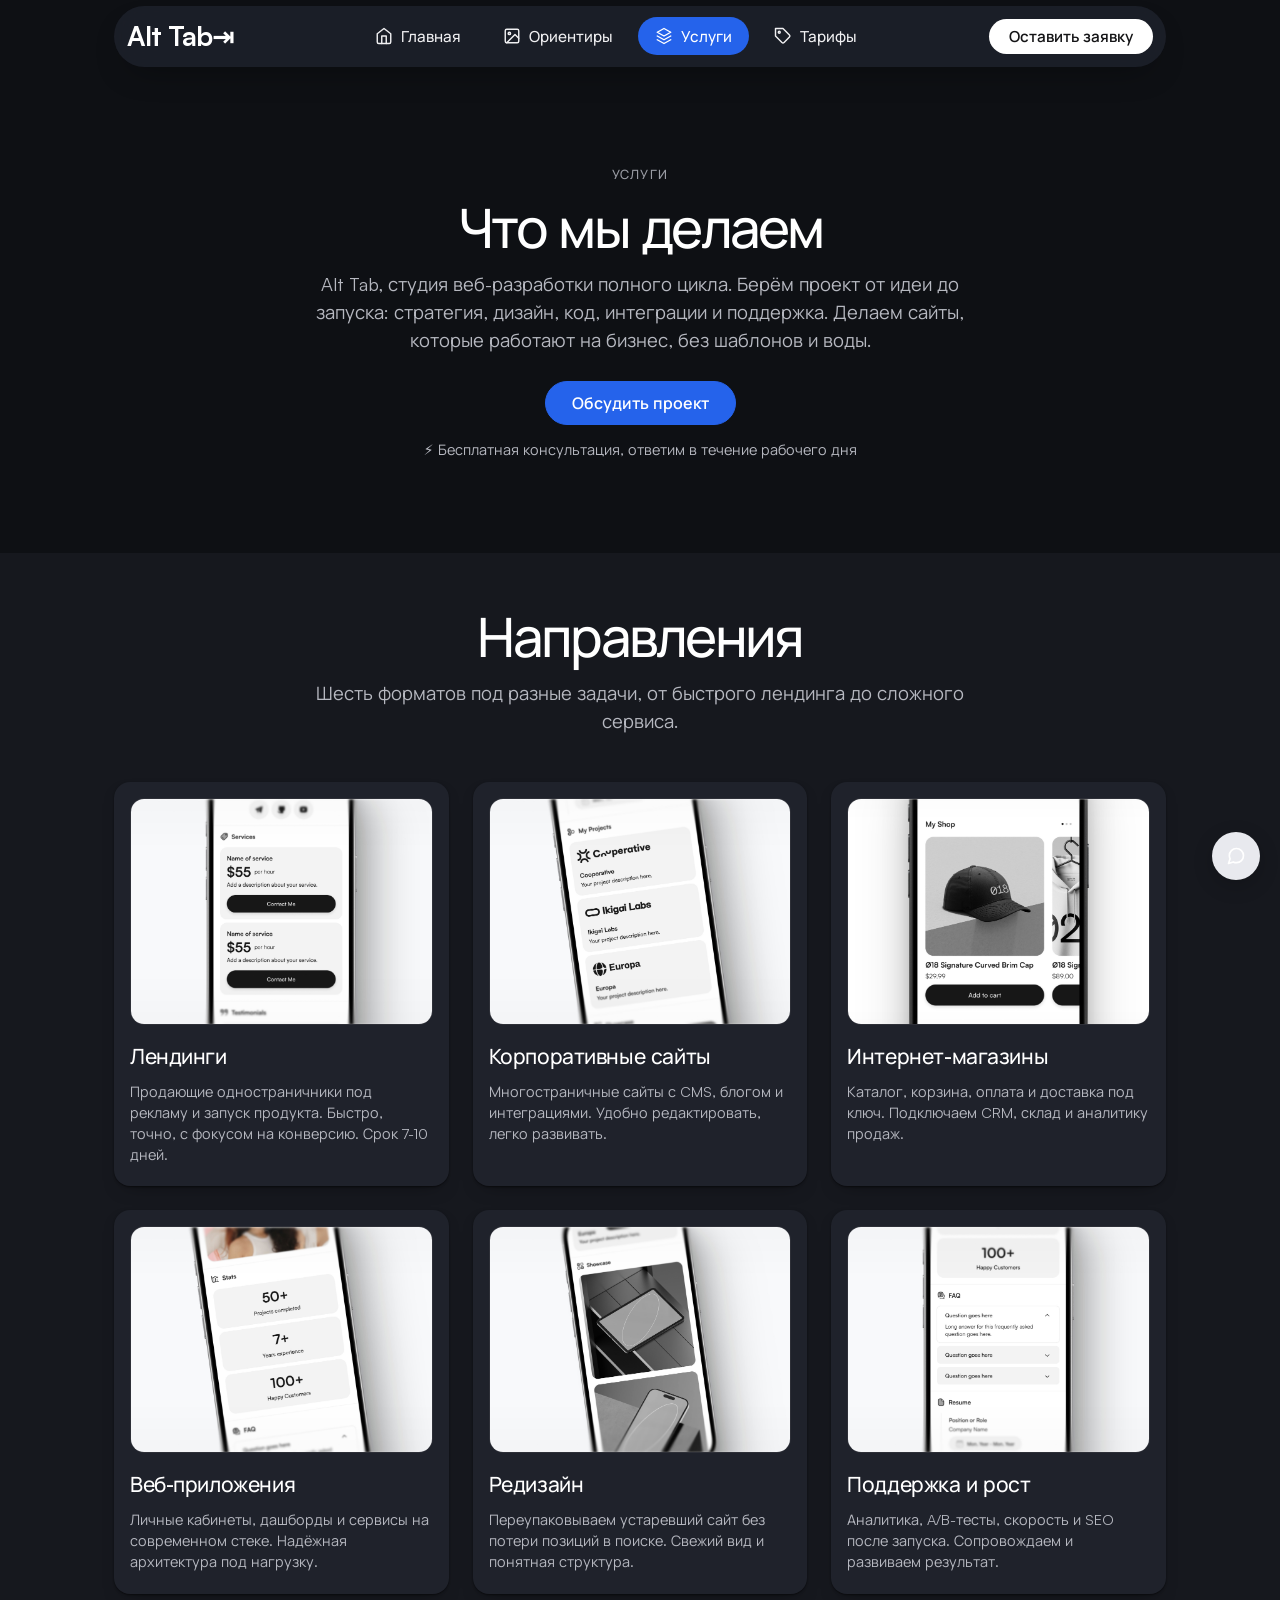
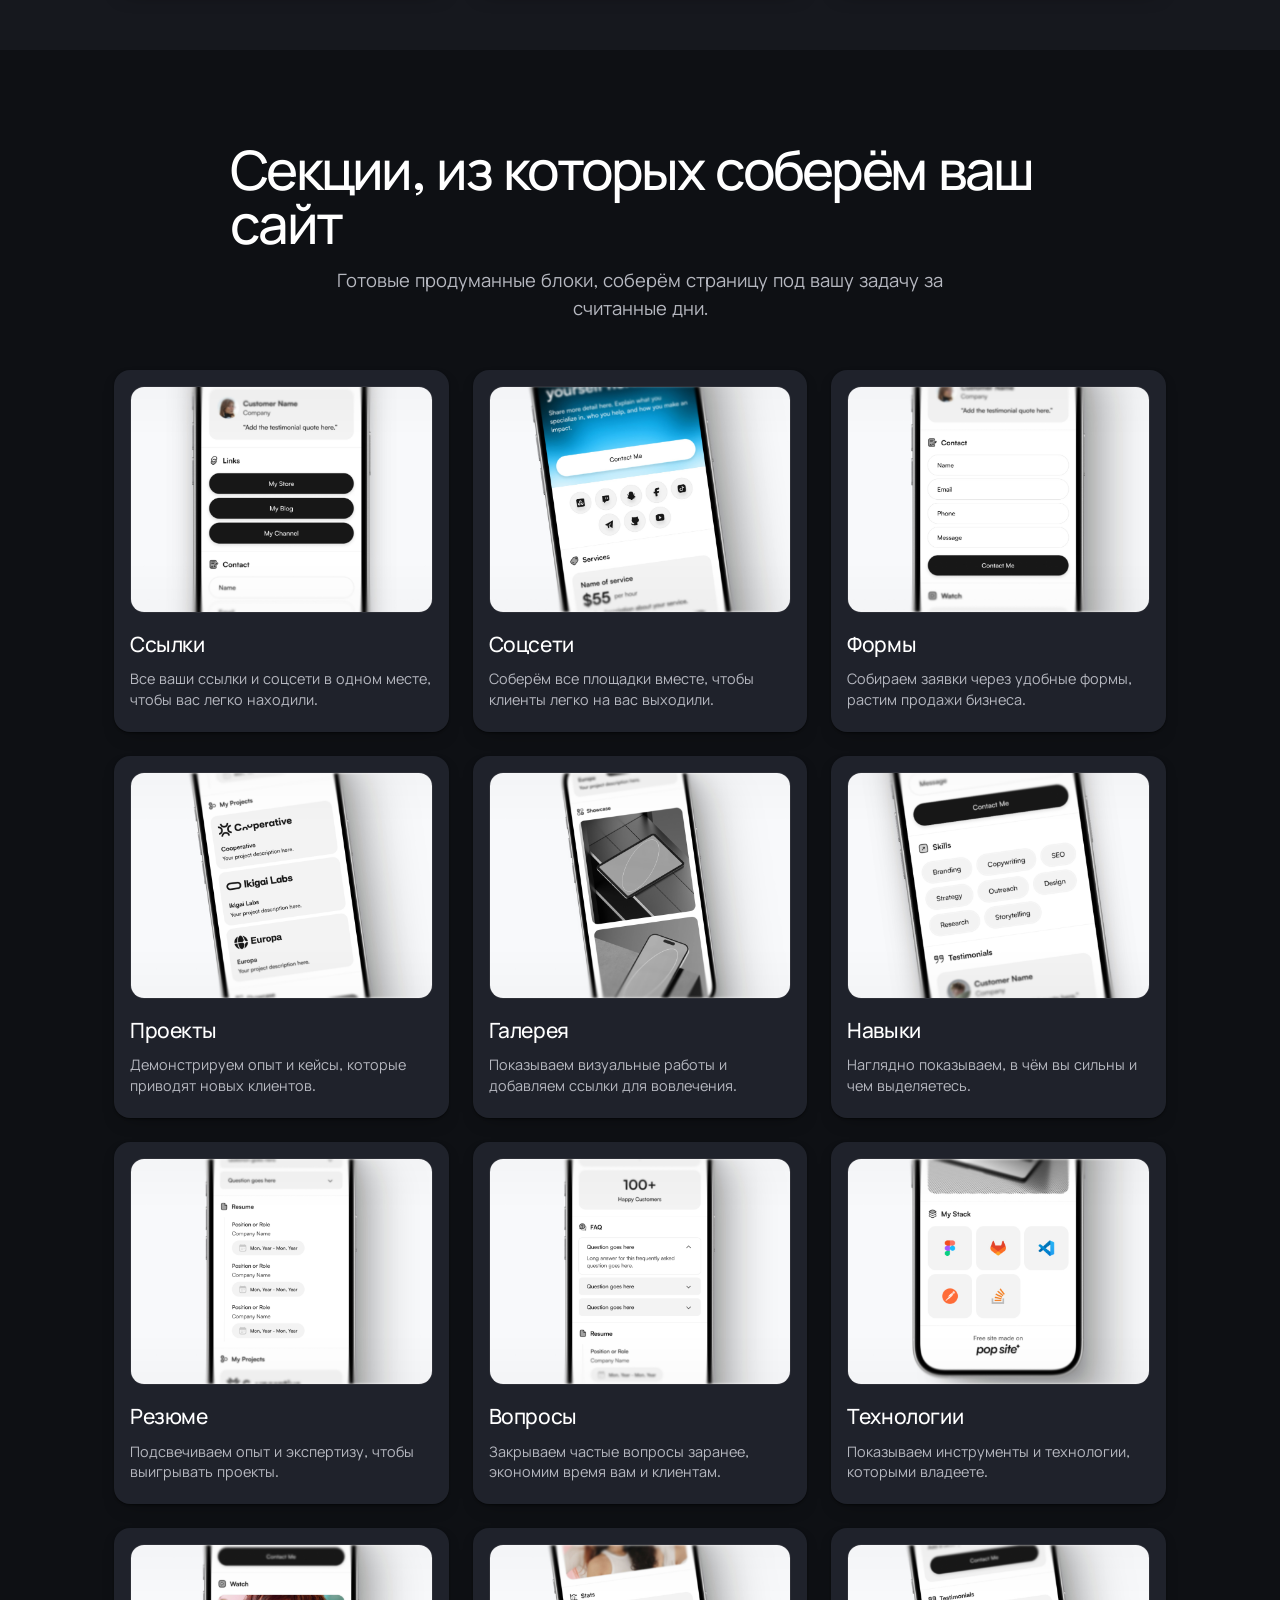
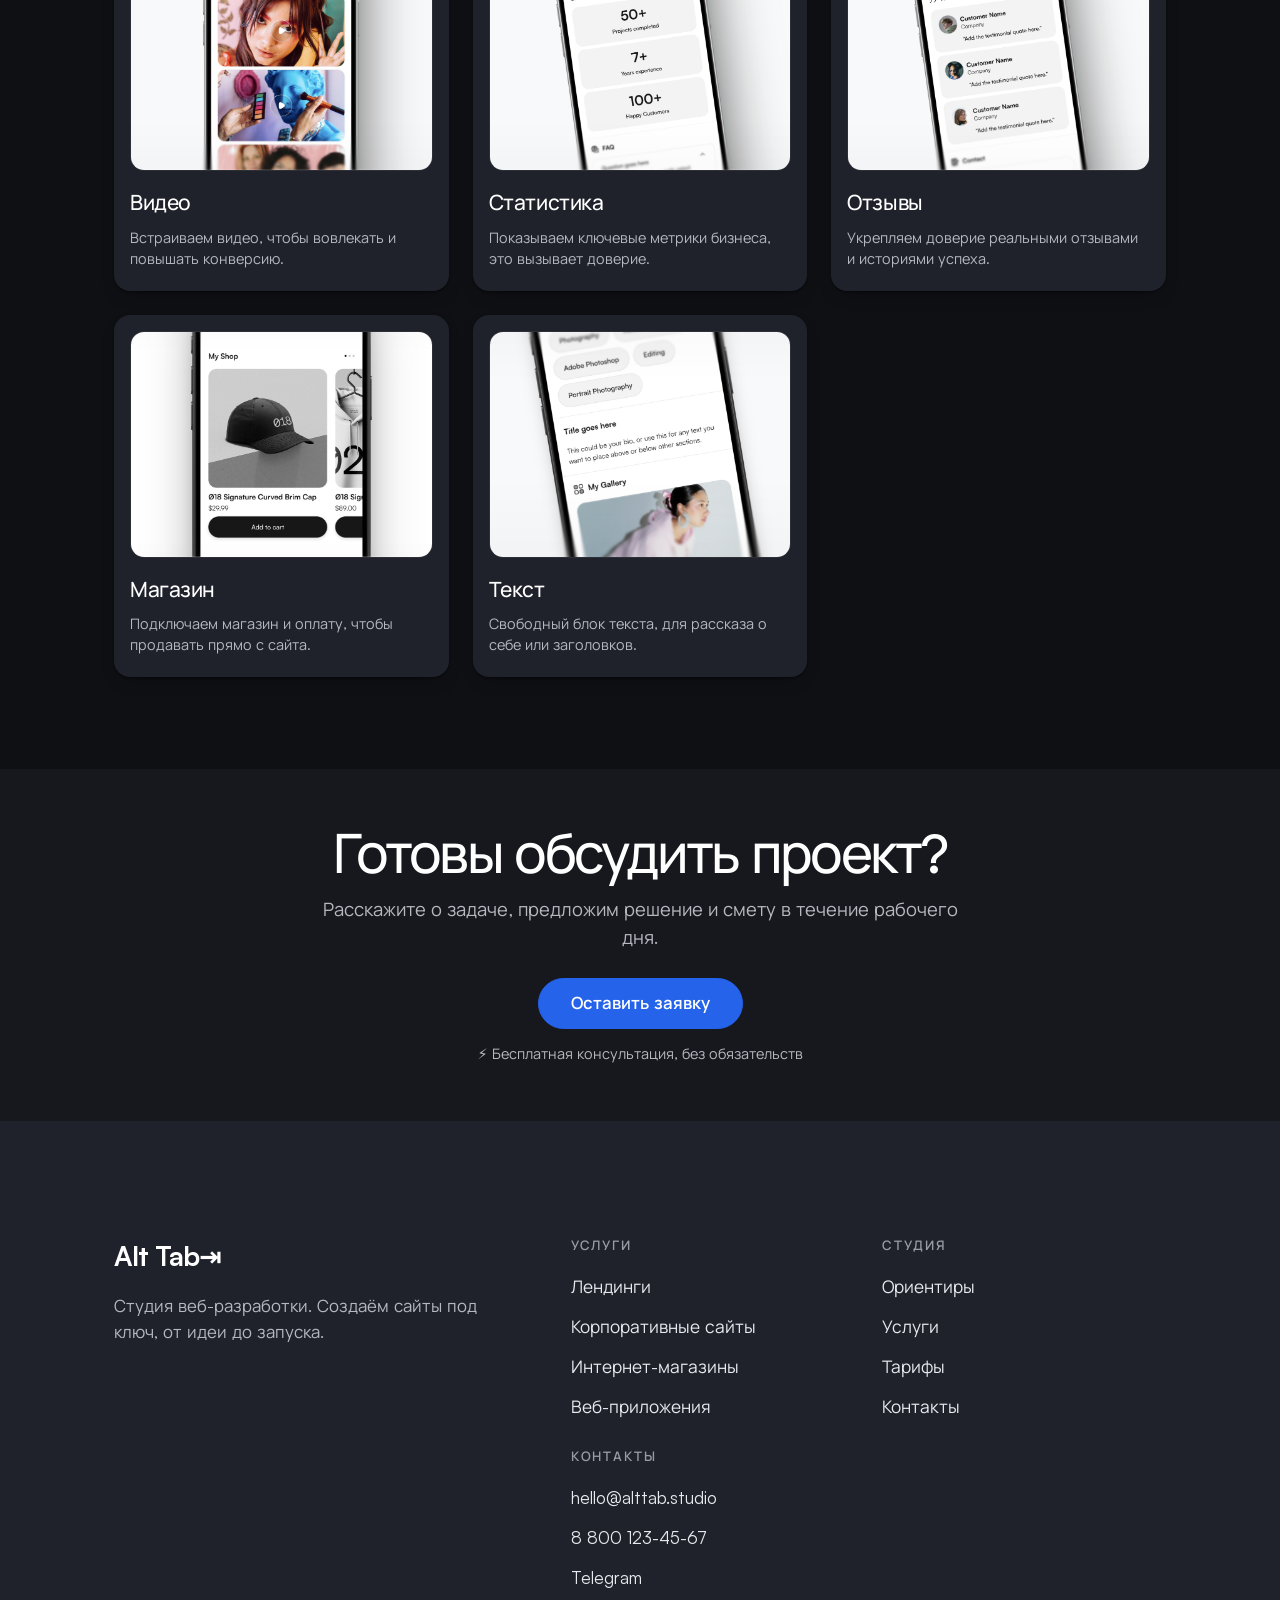
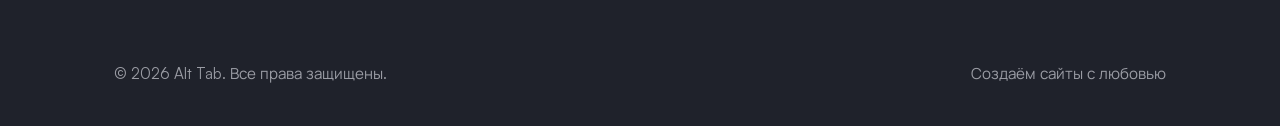
==== commit 566d6659: "Секция «Планка, на которую равняемся» + Ориентиры/Услуги в навигации Четыре сайта-ориентира (Indigo " ====
--- a/uslugi.html
+++ b/uslugi.html
@@ -11,7 +11,7 @@
   <link rel="preconnect" href="https://fonts.gstatic.com" crossorigin>
   <link rel="preload" as="font" type="font/woff2" href="fonts/satoshi-700.woff2" crossorigin>
   <link rel="stylesheet" href="https://fonts.googleapis.com/css2?family=Manrope:wght@400;500;700;800&family=Inter:wght@400;500&display=swap">
-  <link rel="stylesheet" href="styles.css?v=110">
+  <link rel="stylesheet" href="styles.css?v=112">
 </head>
 <body>
   <a href="#main" class="skip-link">Перейти к основному содержимому</a>
@@ -28,6 +28,9 @@
           <li><a href="index.html#top" class="pill">
             <svg class="pic" viewBox="0 0 24 24" fill="none" stroke="currentColor" stroke-width="1.9" stroke-linecap="round" stroke-linejoin="round" aria-hidden="true" focusable="false"><path d="m3 9 9-7 9 7v11a2 2 0 0 1-2 2H5a2 2 0 0 1-2-2z"/><path d="M9 22V12h6v10"/></svg>
             Главная</a></li>
+          <li><a href="index.html#benchmarks" class="pill">
+            <svg class="pic" viewBox="0 0 24 24" fill="none" stroke="currentColor" stroke-width="1.9" stroke-linecap="round" stroke-linejoin="round" aria-hidden="true" focusable="false"><rect x="3" y="3" width="18" height="18" rx="2"/><circle cx="8.5" cy="8.5" r="1.6"/><path d="m21 15-5-5L5 21"/></svg>
+            Ориентиры</a></li>
           <li><a href="uslugi.html" class="pill pill--active" aria-current="page">
             <svg class="pic" viewBox="0 0 24 24" fill="none" stroke="currentColor" stroke-width="1.9" stroke-linecap="round" stroke-linejoin="round" aria-hidden="true" focusable="false"><path d="m12 2 9 5-9 5-9-5 9-5z"/><path d="m3 12 9 5 9-5"/><path d="m3 17 9 5 9-5"/></svg>
             Услуги</a></li>
@@ -56,6 +59,7 @@
       <nav aria-label="Мобильное меню">
         <ul role="list" class="mobile-nav-list">
           <li><a href="index.html#top">Главная</a></li>
+          <li><a href="index.html#benchmarks">Ориентиры</a></li>
           <li><a href="uslugi.html">Услуги</a></li>
           <li><a href="index.html#pricing">Тарифы</a></li>
         </ul>
@@ -155,8 +159,9 @@
         <div class="footer-col">
           <h2 class="footer-col-title">Студия</h2>
           <ul role="list">
+            <li><a href="index.html#benchmarks">Ориентиры</a></li>
+            <li><a href="uslugi.html">Услуги</a></li>
             <li><a href="index.html#pricing">Тарифы</a></li>
-            <li><a href="uslugi.html">Услуги</a></li>
             <li><a href="index.html#contact">Контакты</a></li>
           </ul>
         </div>
--- a/styles.css
+++ b/styles.css
@@ -503,39 +503,71 @@
 /* ---------- formerly-dark sections now light ---------- */
 .section-dark { background: var(--page); }
 
-/* ---------- works ---------- */
+/* ---------- works / benchmarks ---------- */
 .works-grid { margin-top: 10px; }
-.work { list-style: none; }
+/* no overflow/clip on .work or figure: it would eat the focus ring */
+.work { list-style: none; scroll-margin-top: calc(var(--header-h) + 16px); }
 .work figure {
-  height: 100%;
-  background: var(--page); border: 1px solid var(--charcoal);
-  border-radius: var(--r-card); overflow: hidden;
+  position: relative; height: 100%; display: flex; flex-direction: column;
+  background: var(--page); border-radius: var(--r-card);
+  box-shadow: var(--shadow-2);
   transition: transform .2s var(--ease), background .2s;
 }
-.work:hover figure { transform: translateY(-3px); }
 .work-thumb {
-  display: block; aspect-ratio: 16 / 10; width: 100%;
-  border-bottom: 1px solid var(--charcoal);
+  display: block; width: 100%; aspect-ratio: 16 / 10;
+  border-radius: var(--r-card) var(--r-card) 0 0;
   background: var(--surface-soft);
-  position: relative; overflow: hidden;
-}
-.work-thumb::before {
-  content: ""; position: absolute; left: 16px; right: 16px; top: 16px; height: 9px;
-  background: var(--charcoal); border-radius: 4px;
-}
-.work-thumb::after {
-  content: ""; position: absolute; left: 16px; right: 16px; top: 34px; bottom: 16px;
-  background: #fff; border: 1px solid var(--mist); border-radius: 8px;
+  overflow: hidden; /* only the image wrapper clips */
+}
+.work-thumb img {
+  display: block; width: 100%; height: 100%; object-fit: cover;
+  transition: transform .35s var(--ease);
 }
 .work figcaption { padding: 22px 24px 26px; }
-.work-meta { display: flex; align-items: center; gap: 12px; }
-.work-tag {
-  font-size: .72rem; font-weight: 500; letter-spacing: .06em; text-transform: uppercase;
-  color: var(--charcoal); border: 1px solid var(--charcoal); border-radius: 999px; padding: 4px 10px;
-}
-.work-year { font-size: .82rem; color: var(--slate); }
-.work-title { margin-top: 14px; font-size: 1.3rem; font-weight: 500; letter-spacing: -.02em; color: var(--ink); }
-.work-desc { margin-top: 10px; color: var(--granite); font-size: .98rem; }
+.work-title { font-size: 1.25rem; font-weight: 500; letter-spacing: -.02em; color: var(--ink); }
+.work-title a { color: inherit; text-decoration: none; display: inline; }
+/* stretched hit area, the description below stays selectable */
+.work-title a::after { content: ""; position: absolute; inset: 0; z-index: 1; border-radius: var(--r-card); }
+.work-kind { color: var(--granite); font-weight: 400; }
+/* corner chip instead of a trailing glyph: the arrow never gets orphaned onto its own line */
+.work-arrow {
+  position: absolute; top: 14px; right: 14px; z-index: 2;
+  width: 32px; height: 32px; padding: 8px; border-radius: 50%;
+  color: #fff; background: rgba(14,16,20,.72); backdrop-filter: blur(6px);
+  transition: background .2s var(--ease);
+}
+.work figure:hover .work-arrow,
+.work figure:has(:focus-visible) .work-arrow { background: var(--blue-fill); }
+.work-desc { position: relative; z-index: 2; margin-top: 10px; color: var(--granite); font-size: .98rem; }
+.works-note { margin-top: 28px; text-align: center; color: var(--slate); font-size: .95rem; }
+.works-note a { color: var(--blue-text); text-decoration: underline; text-underline-offset: 3px; }
+
+/* hover and keyboard focus get the same treatment */
+.work figure:hover,
+.work figure:has(:focus-visible) { transform: translateY(-3px); background: var(--surface-soft); }
+.work figure:hover .work-thumb img { transform: scale(1.03); }
+.work figure:hover .work-title a,
+.work figure:has(:focus-visible) .work-title a { text-decoration: underline; text-underline-offset: 4px; }
+/* the ring must never sit on a screenshot: draw it on the card with an opaque halo */
+.work figure:has(:focus-visible) {
+  outline: 3px solid var(--charcoal); outline-offset: 3px;
+  box-shadow: 0 0 0 3px var(--bg), 0 0 0 9px rgba(37,99,235,.35);
+}
+.work figure:has(:focus-visible) .work-title a:focus-visible { outline: none; }
+/* fallback for browsers without :has() */
+.work-title a:focus-visible { outline: 3px solid var(--charcoal); outline-offset: 2px; border-radius: 4px; }
+@media (forced-colors: active) {
+  .work figure { border: 1px solid CanvasText; }
+  .work figure:has(:focus-visible) { outline-color: Highlight; }
+}
+@media (prefers-reduced-motion: reduce) {
+  .work figure, .work-thumb img { transition: none; }
+  .work figure:hover, .work figure:has(:focus-visible) { transform: none; }
+  .work figure:hover .work-thumb img { transform: none; }
+}
+/* a card that has not revealed yet must not swallow its own focus ring */
+.js .reveal:focus-within { opacity: 1; transform: none; }
+@media (max-width: 760px) { .works-grid { grid-template-columns: 1fr; } }
 
 /* ---------- pricing (Pop Site: white cards, wash-blue featured) ---------- */
 .plans { margin-top: 54px; align-items: stretch; }
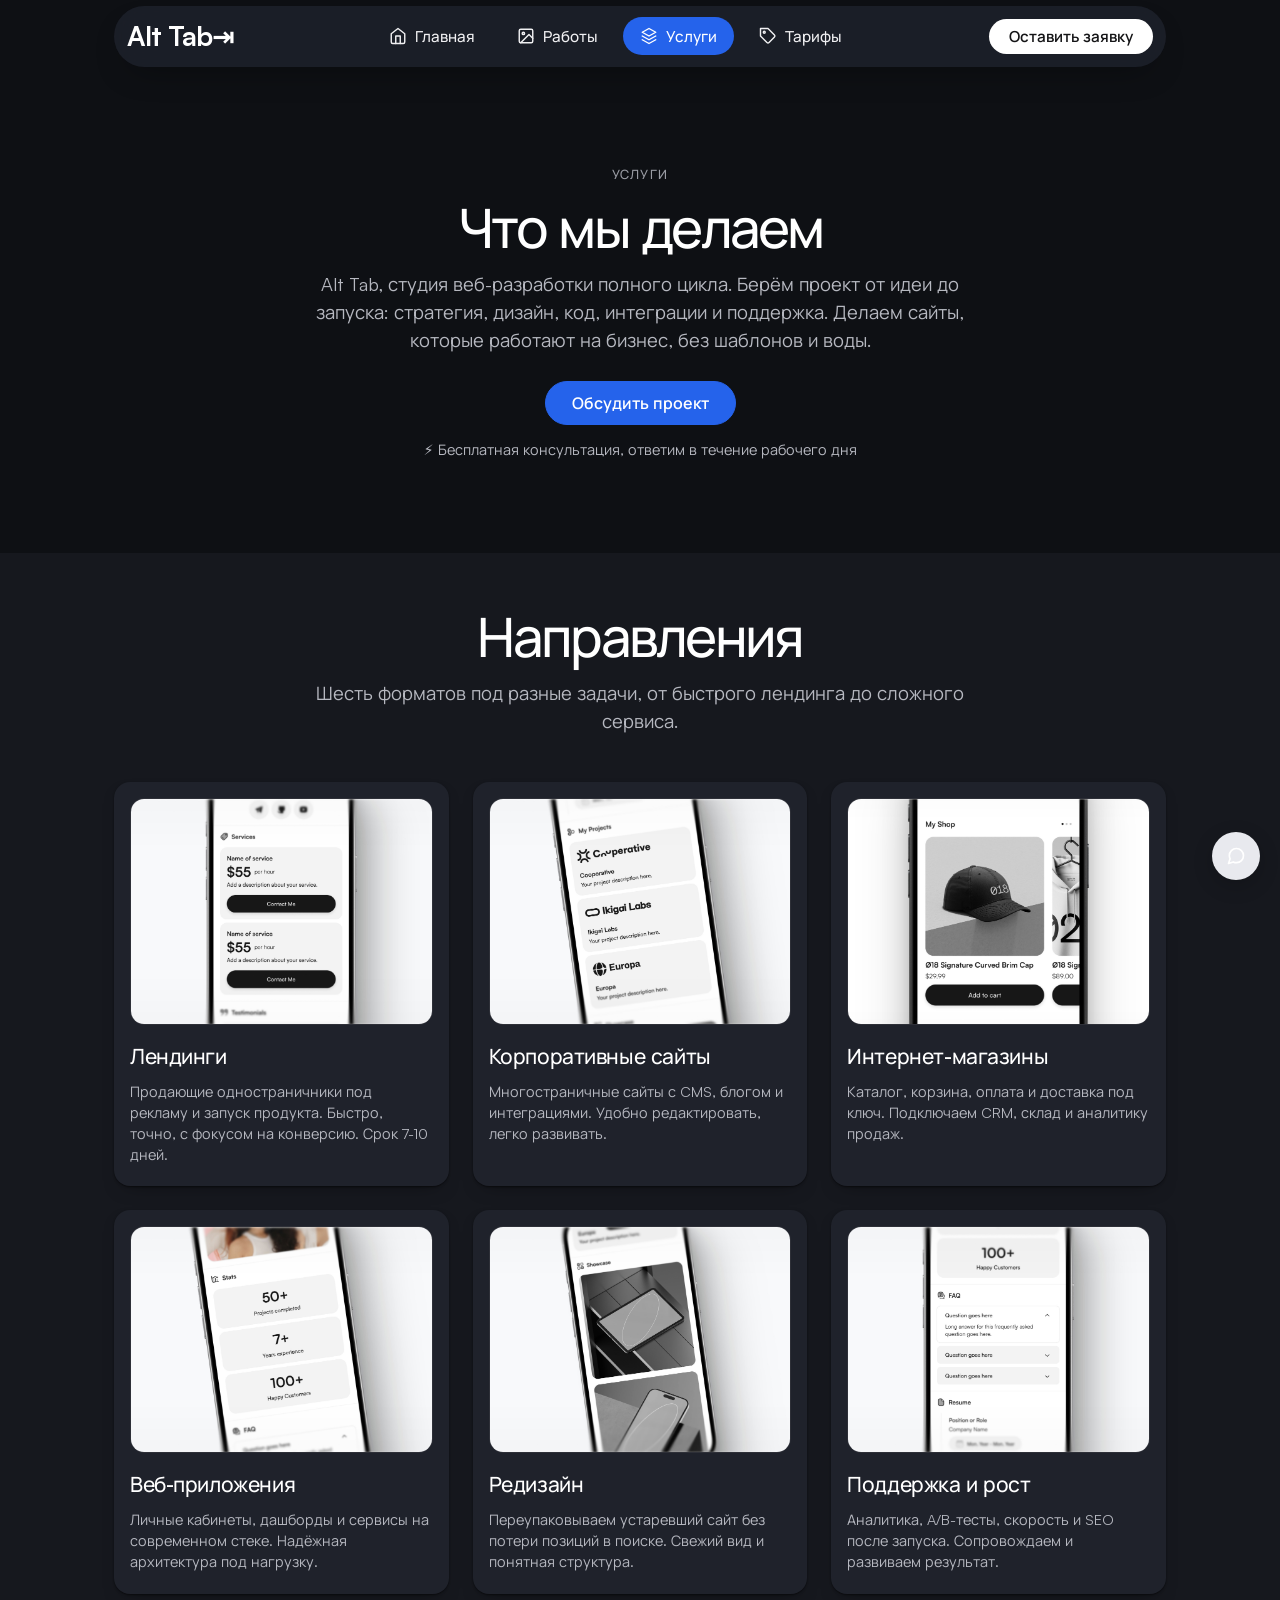
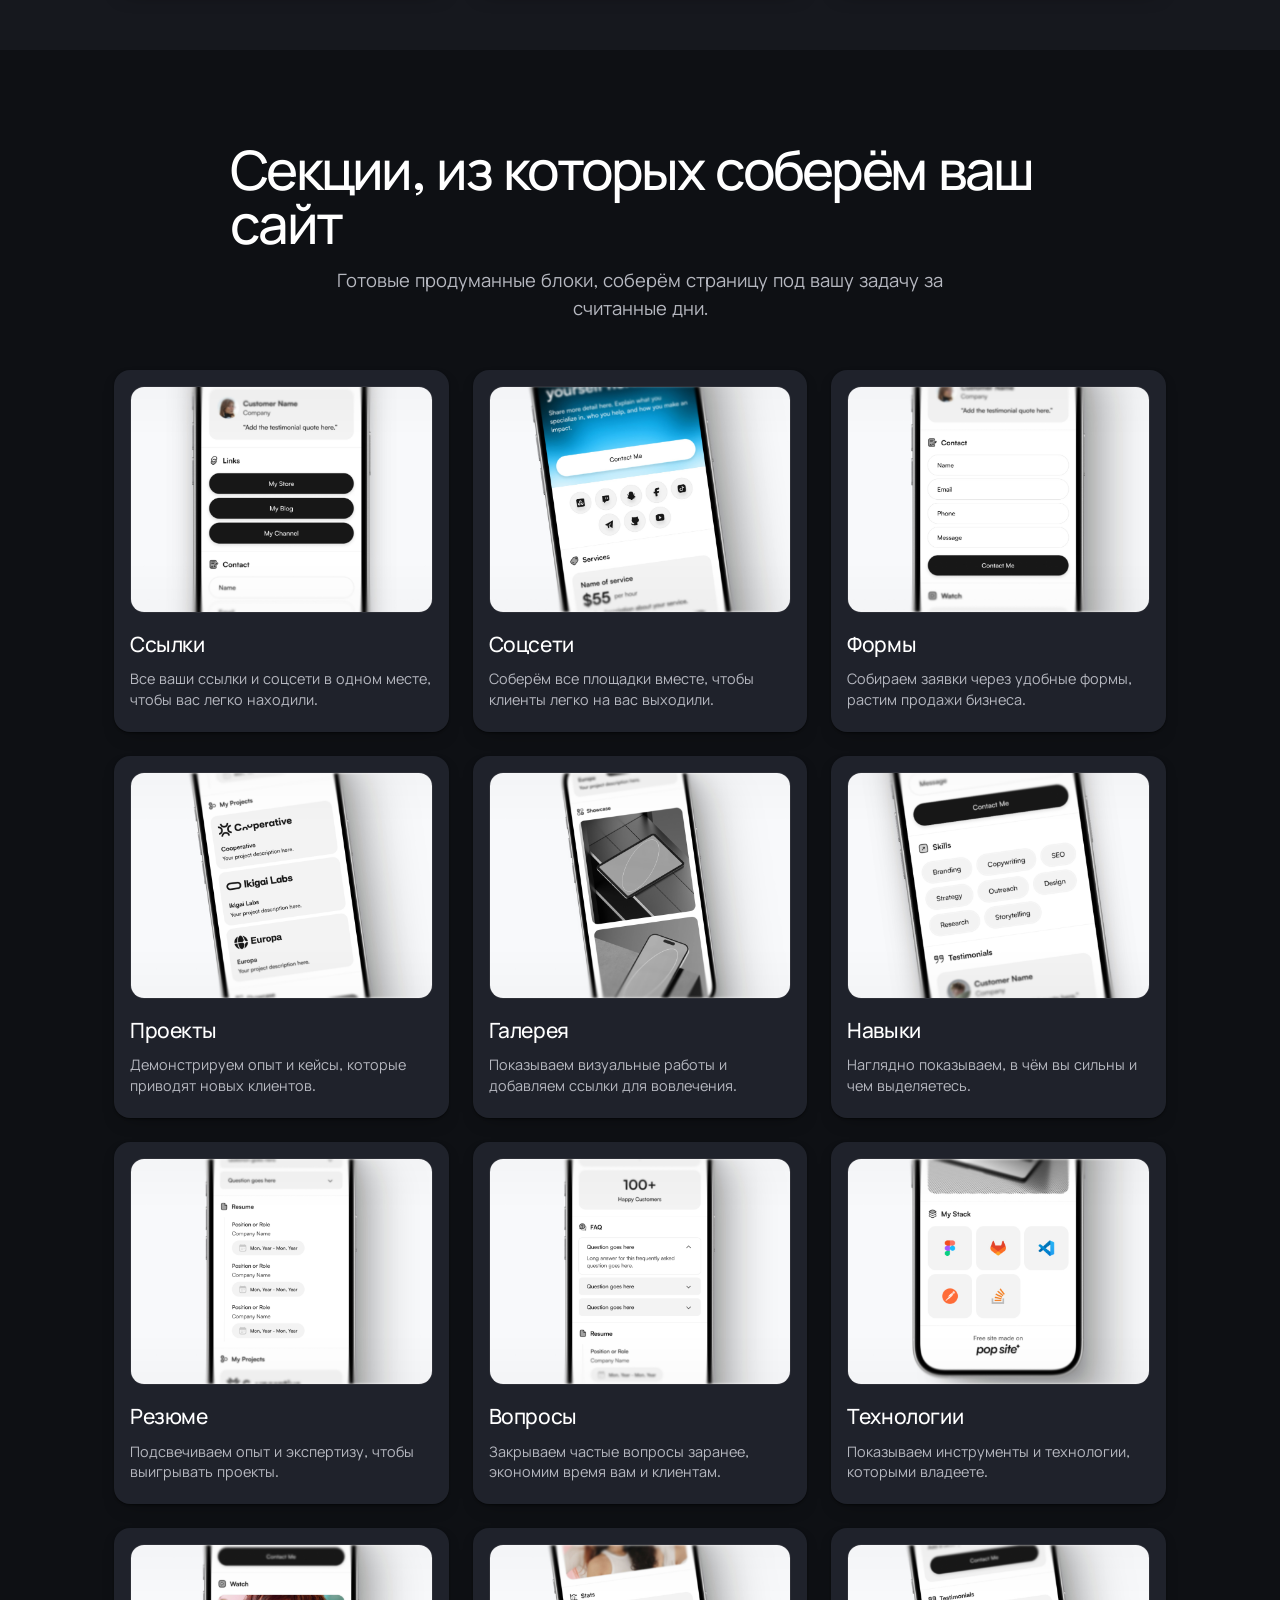
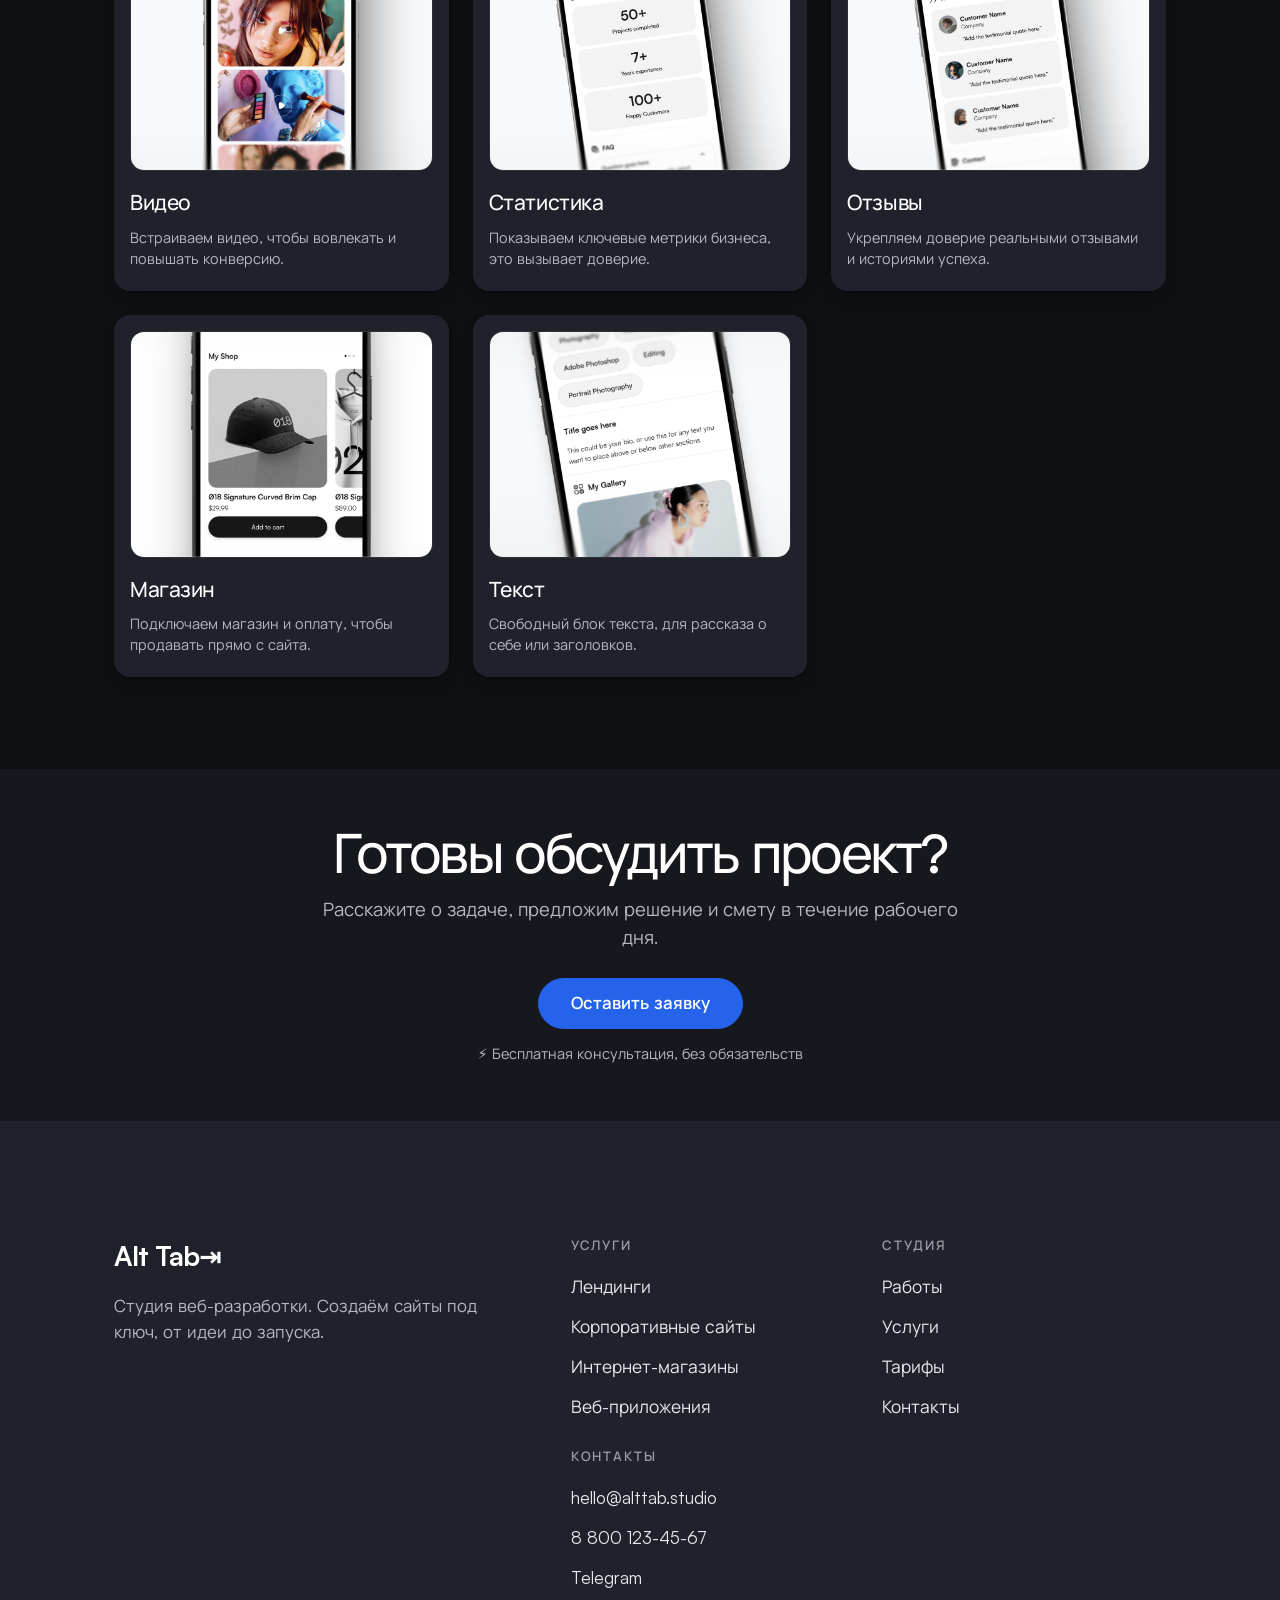
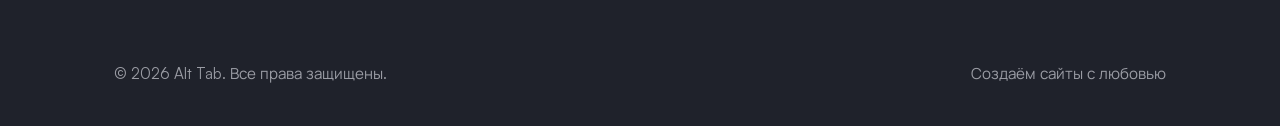
==== commit 862d1f54: "Секция «Наши работы»: галерейная вёрстка вместо карточек-коробок - секция переименована в «Наши рабо" ====
--- a/uslugi.html
+++ b/uslugi.html
@@ -11,7 +11,7 @@
   <link rel="preconnect" href="https://fonts.gstatic.com" crossorigin>
   <link rel="preload" as="font" type="font/woff2" href="fonts/satoshi-700.woff2" crossorigin>
   <link rel="stylesheet" href="https://fonts.googleapis.com/css2?family=Manrope:wght@400;500;700;800&family=Inter:wght@400;500&display=swap">
-  <link rel="stylesheet" href="styles.css?v=112">
+  <link rel="stylesheet" href="styles.css?v=114">
 </head>
 <body>
   <a href="#main" class="skip-link">Перейти к основному содержимому</a>
@@ -28,9 +28,9 @@
           <li><a href="index.html#top" class="pill">
             <svg class="pic" viewBox="0 0 24 24" fill="none" stroke="currentColor" stroke-width="1.9" stroke-linecap="round" stroke-linejoin="round" aria-hidden="true" focusable="false"><path d="m3 9 9-7 9 7v11a2 2 0 0 1-2 2H5a2 2 0 0 1-2-2z"/><path d="M9 22V12h6v10"/></svg>
             Главная</a></li>
-          <li><a href="index.html#benchmarks" class="pill">
+          <li><a href="index.html#works" class="pill">
             <svg class="pic" viewBox="0 0 24 24" fill="none" stroke="currentColor" stroke-width="1.9" stroke-linecap="round" stroke-linejoin="round" aria-hidden="true" focusable="false"><rect x="3" y="3" width="18" height="18" rx="2"/><circle cx="8.5" cy="8.5" r="1.6"/><path d="m21 15-5-5L5 21"/></svg>
-            Ориентиры</a></li>
+            Работы</a></li>
           <li><a href="uslugi.html" class="pill pill--active" aria-current="page">
             <svg class="pic" viewBox="0 0 24 24" fill="none" stroke="currentColor" stroke-width="1.9" stroke-linecap="round" stroke-linejoin="round" aria-hidden="true" focusable="false"><path d="m12 2 9 5-9 5-9-5 9-5z"/><path d="m3 12 9 5 9-5"/><path d="m3 17 9 5 9-5"/></svg>
             Услуги</a></li>
@@ -59,7 +59,7 @@
       <nav aria-label="Мобильное меню">
         <ul role="list" class="mobile-nav-list">
           <li><a href="index.html#top">Главная</a></li>
-          <li><a href="index.html#benchmarks">Ориентиры</a></li>
+          <li><a href="index.html#works">Работы</a></li>
           <li><a href="uslugi.html">Услуги</a></li>
           <li><a href="index.html#pricing">Тарифы</a></li>
         </ul>
@@ -159,7 +159,7 @@
         <div class="footer-col">
           <h2 class="footer-col-title">Студия</h2>
           <ul role="list">
-            <li><a href="index.html#benchmarks">Ориентиры</a></li>
+            <li><a href="index.html#works">Работы</a></li>
             <li><a href="uslugi.html">Услуги</a></li>
             <li><a href="index.html#pricing">Тарифы</a></li>
             <li><a href="index.html#contact">Контакты</a></li>
--- a/styles.css
+++ b/styles.css
@@ -503,69 +503,69 @@
 /* ---------- formerly-dark sections now light ---------- */
 .section-dark { background: var(--page); }
 
-/* ---------- works / benchmarks ---------- */
-.works-grid { margin-top: 10px; }
-/* no overflow/clip on .work or figure: it would eat the focus ring */
+/* ---------- works: галерея без «коробок», картинка + текст на фоне секции ---------- */
+.works-grid { margin-top: 18px; gap: clamp(28px, 3.4vw, 44px); }
+/* никакого overflow/clip на .work и figure: съест фокус-кольцо */
 .work { list-style: none; scroll-margin-top: calc(var(--header-h) + 16px); }
 .work figure {
   position: relative; height: 100%; display: flex; flex-direction: column;
-  background: var(--page); border-radius: var(--r-card);
-  box-shadow: var(--shadow-2);
-  transition: transform .2s var(--ease), background .2s;
 }
 .work-thumb {
-  display: block; width: 100%; aspect-ratio: 16 / 10;
-  border-radius: var(--r-card) var(--r-card) 0 0;
-  background: var(--surface-soft);
-  overflow: hidden; /* only the image wrapper clips */
+  position: relative; display: block; width: 100%; aspect-ratio: 16 / 10;
+  border-radius: 14px; background: var(--surface-soft);
+  /* тонкий внутренний кант: почти чёрные превью не выглядят пустой дырой */
+  box-shadow: inset 0 0 0 1px rgba(255,255,255,.09);
+  overflow: hidden; /* клипует только обёртку картинки */
 }
 .work-thumb img {
   display: block; width: 100%; height: 100%; object-fit: cover;
-  transition: transform .35s var(--ease);
-}
-.work figcaption { padding: 22px 24px 26px; }
-.work-title { font-size: 1.25rem; font-weight: 500; letter-spacing: -.02em; color: var(--ink); }
-.work-title a { color: inherit; text-decoration: none; display: inline; }
-/* stretched hit area, the description below stays selectable */
-.work-title a::after { content: ""; position: absolute; inset: 0; z-index: 1; border-radius: var(--r-card); }
-.work-kind { color: var(--granite); font-weight: 400; }
-/* corner chip instead of a trailing glyph: the arrow never gets orphaned onto its own line */
+  transition: transform .5s var(--ease);
+}
+.work figcaption { padding: 18px 2px 0; }
+.work-kind {
+  font-size: .72rem; font-weight: 500; letter-spacing: .1em; text-transform: uppercase;
+  color: var(--slate);
+}
+.work-title { margin-top: 9px; font-size: clamp(1.35rem, 1.9vw, 1.6rem); font-weight: 700; letter-spacing: -.03em; line-height: 1.15; color: var(--ink); }
+.work-title a { color: inherit; text-decoration: none; }
+/* растянутая зона клика, описание ниже остаётся выделяемым */
+.work-title a::after { content: ""; position: absolute; inset: 0; z-index: 1; border-radius: 14px; }
+.work-desc { position: relative; z-index: 2; margin-top: 12px; max-width: 46ch; color: var(--granite); font-size: .97rem; line-height: 1.6; }
+
 .work-arrow {
   position: absolute; top: 14px; right: 14px; z-index: 2;
-  width: 32px; height: 32px; padding: 8px; border-radius: 50%;
-  color: #fff; background: rgba(14,16,20,.72); backdrop-filter: blur(6px);
-  transition: background .2s var(--ease);
-}
+  width: 34px; height: 34px; padding: 9px; border-radius: 50%;
+  color: #fff; background: rgba(14,16,20,.66); backdrop-filter: blur(6px);
+  transition: background .2s var(--ease), transform .2s var(--ease);
+}
+
+/* ховер и клавиатурный фокус выглядят одинаково */
+.work figure:hover .work-thumb img,
+.work figure:has(:focus-visible) .work-thumb img { transform: scale(1.04); }
 .work figure:hover .work-arrow,
-.work figure:has(:focus-visible) .work-arrow { background: var(--blue-fill); }
-.work-desc { position: relative; z-index: 2; margin-top: 10px; color: var(--granite); font-size: .98rem; }
-.works-note { margin-top: 28px; text-align: center; color: var(--slate); font-size: .95rem; }
-.works-note a { color: var(--blue-text); text-decoration: underline; text-underline-offset: 3px; }
-
-/* hover and keyboard focus get the same treatment */
-.work figure:hover,
-.work figure:has(:focus-visible) { transform: translateY(-3px); background: var(--surface-soft); }
-.work figure:hover .work-thumb img { transform: scale(1.03); }
-.work figure:hover .work-title a,
-.work figure:has(:focus-visible) .work-title a { text-decoration: underline; text-underline-offset: 4px; }
-/* the ring must never sit on a screenshot: draw it on the card with an opaque halo */
-.work figure:has(:focus-visible) {
+.work figure:has(:focus-visible) .work-arrow { background: var(--blue-fill); transform: translate(2px, -2px); }
+.work figure:hover .work-title,
+.work figure:has(:focus-visible) .work-title { color: var(--blue-text); }
+/* кольцо не должно ложиться на скриншот: рисуем его на превью с непрозрачным гало */
+.work figure:has(:focus-visible) .work-thumb {
   outline: 3px solid var(--charcoal); outline-offset: 3px;
-  box-shadow: 0 0 0 3px var(--bg), 0 0 0 9px rgba(37,99,235,.35);
+  box-shadow: inset 0 0 0 1px rgba(255,255,255,.09), 0 0 0 3px var(--bg), 0 0 0 9px rgba(37,99,235,.35);
 }
 .work figure:has(:focus-visible) .work-title a:focus-visible { outline: none; }
-/* fallback for browsers without :has() */
-.work-title a:focus-visible { outline: 3px solid var(--charcoal); outline-offset: 2px; border-radius: 4px; }
+/* фолбэк для браузеров без :has() */
+.work-title a:focus-visible { outline: 3px solid var(--charcoal); outline-offset: 3px; border-radius: 4px; }
 @media (forced-colors: active) {
-  .work figure { border: 1px solid CanvasText; }
-  .work figure:has(:focus-visible) { outline-color: Highlight; }
+  .work-thumb { border: 1px solid CanvasText; }
+  .work figure:has(:focus-visible) .work-thumb { outline-color: Highlight; }
 }
 @media (prefers-reduced-motion: reduce) {
-  .work figure, .work-thumb img { transition: none; }
-  .work figure:hover, .work figure:has(:focus-visible) { transform: none; }
-  .work figure:hover .work-thumb img { transform: none; }
-}
-/* a card that has not revealed yet must not swallow its own focus ring */
+  .work-thumb img, .work-arrow { transition: none; }
+  .work figure:hover .work-thumb img,
+  .work figure:has(:focus-visible) .work-thumb img { transform: none; }
+  .work figure:hover .work-arrow,
+  .work figure:has(:focus-visible) .work-arrow { transform: none; }
+}
+/* нераскрытая карточка не должна глотать своё фокус-кольцо */
 .js .reveal:focus-within { opacity: 1; transform: none; }
 @media (max-width: 760px) { .works-grid { grid-template-columns: 1fr; } }
 
